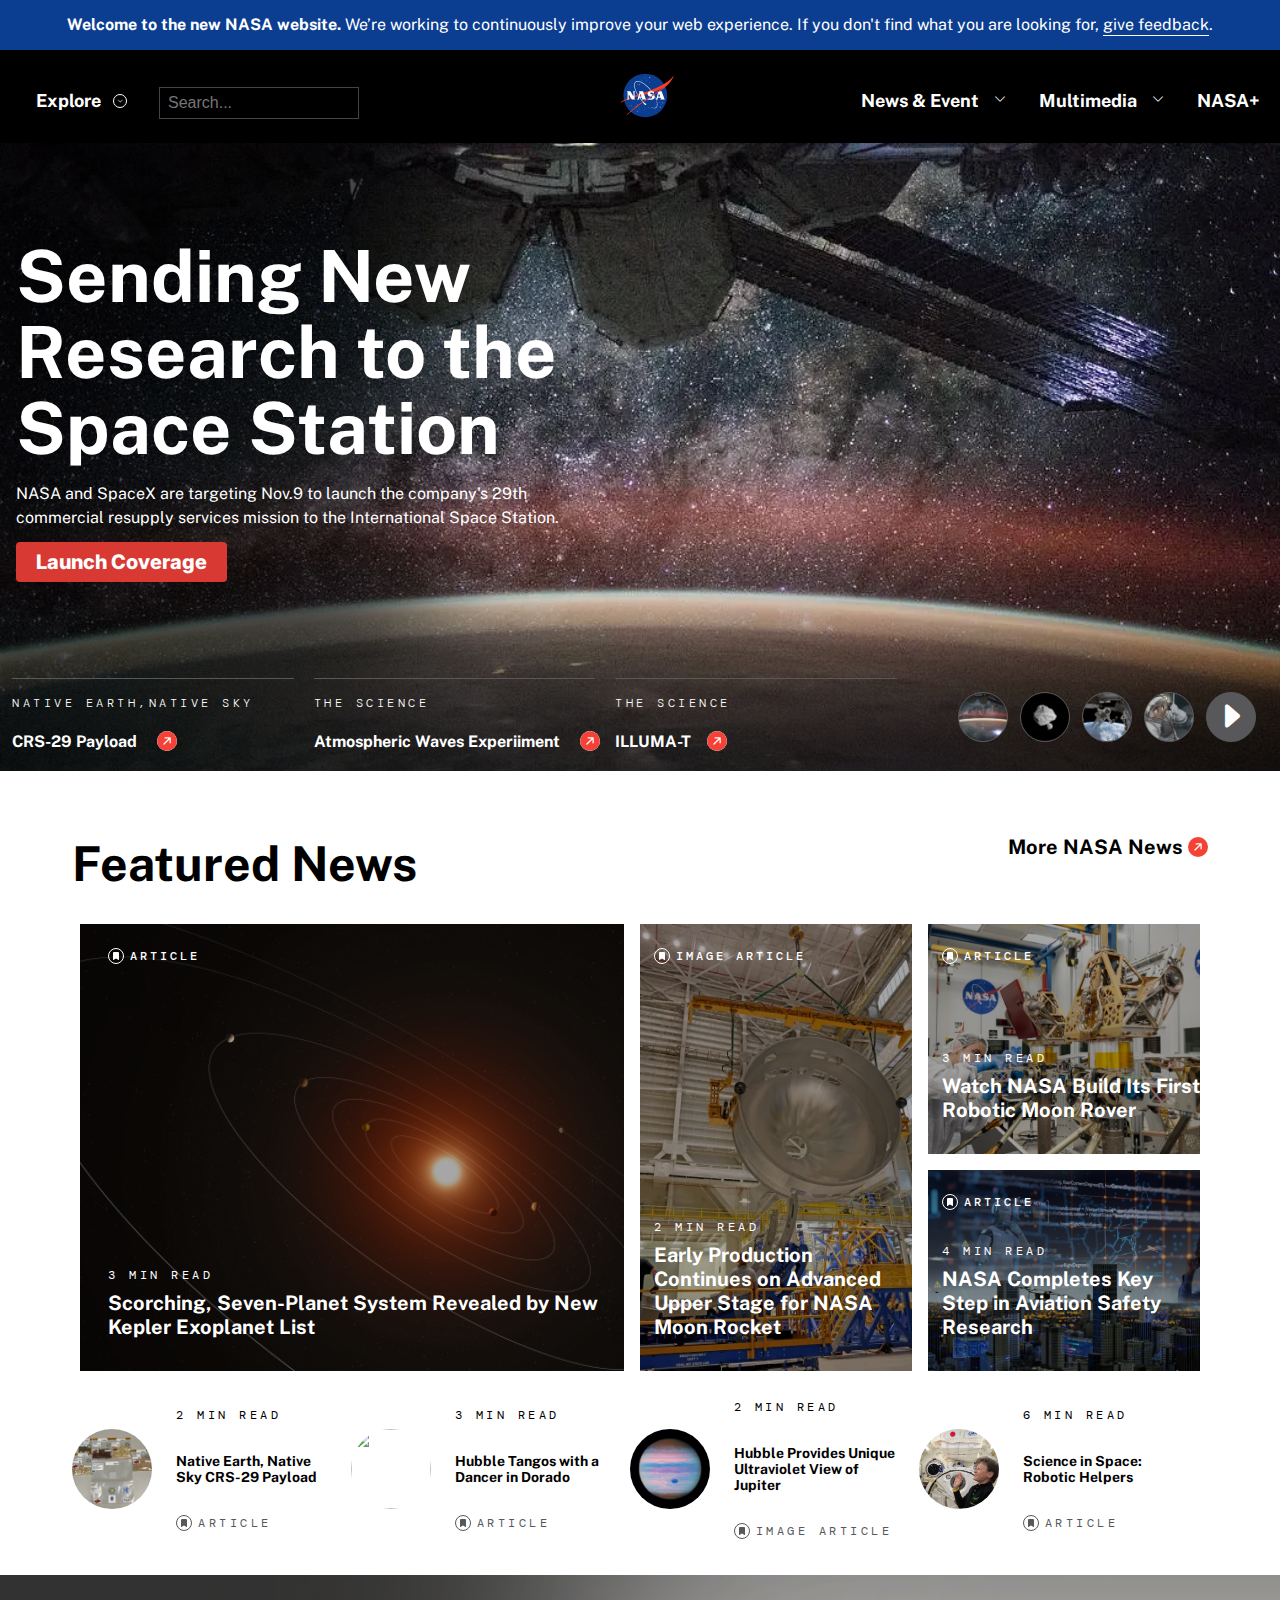
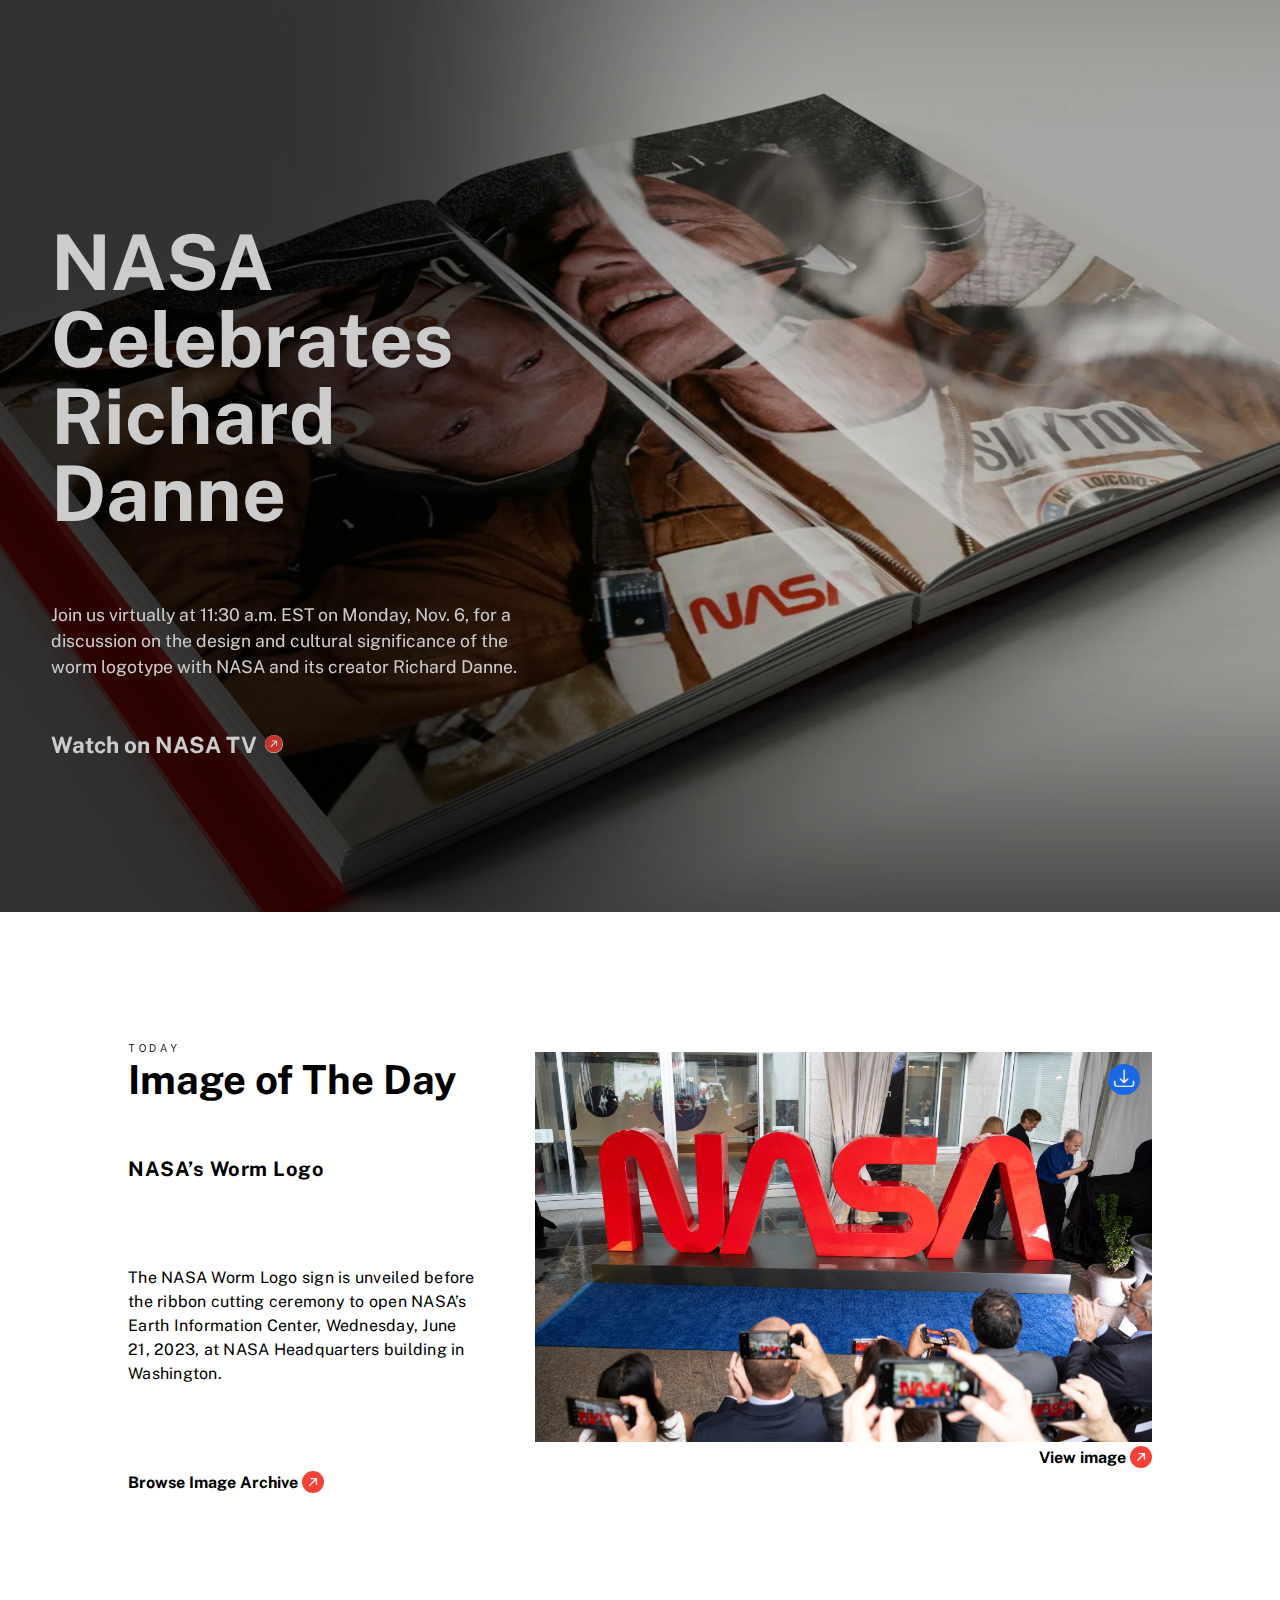
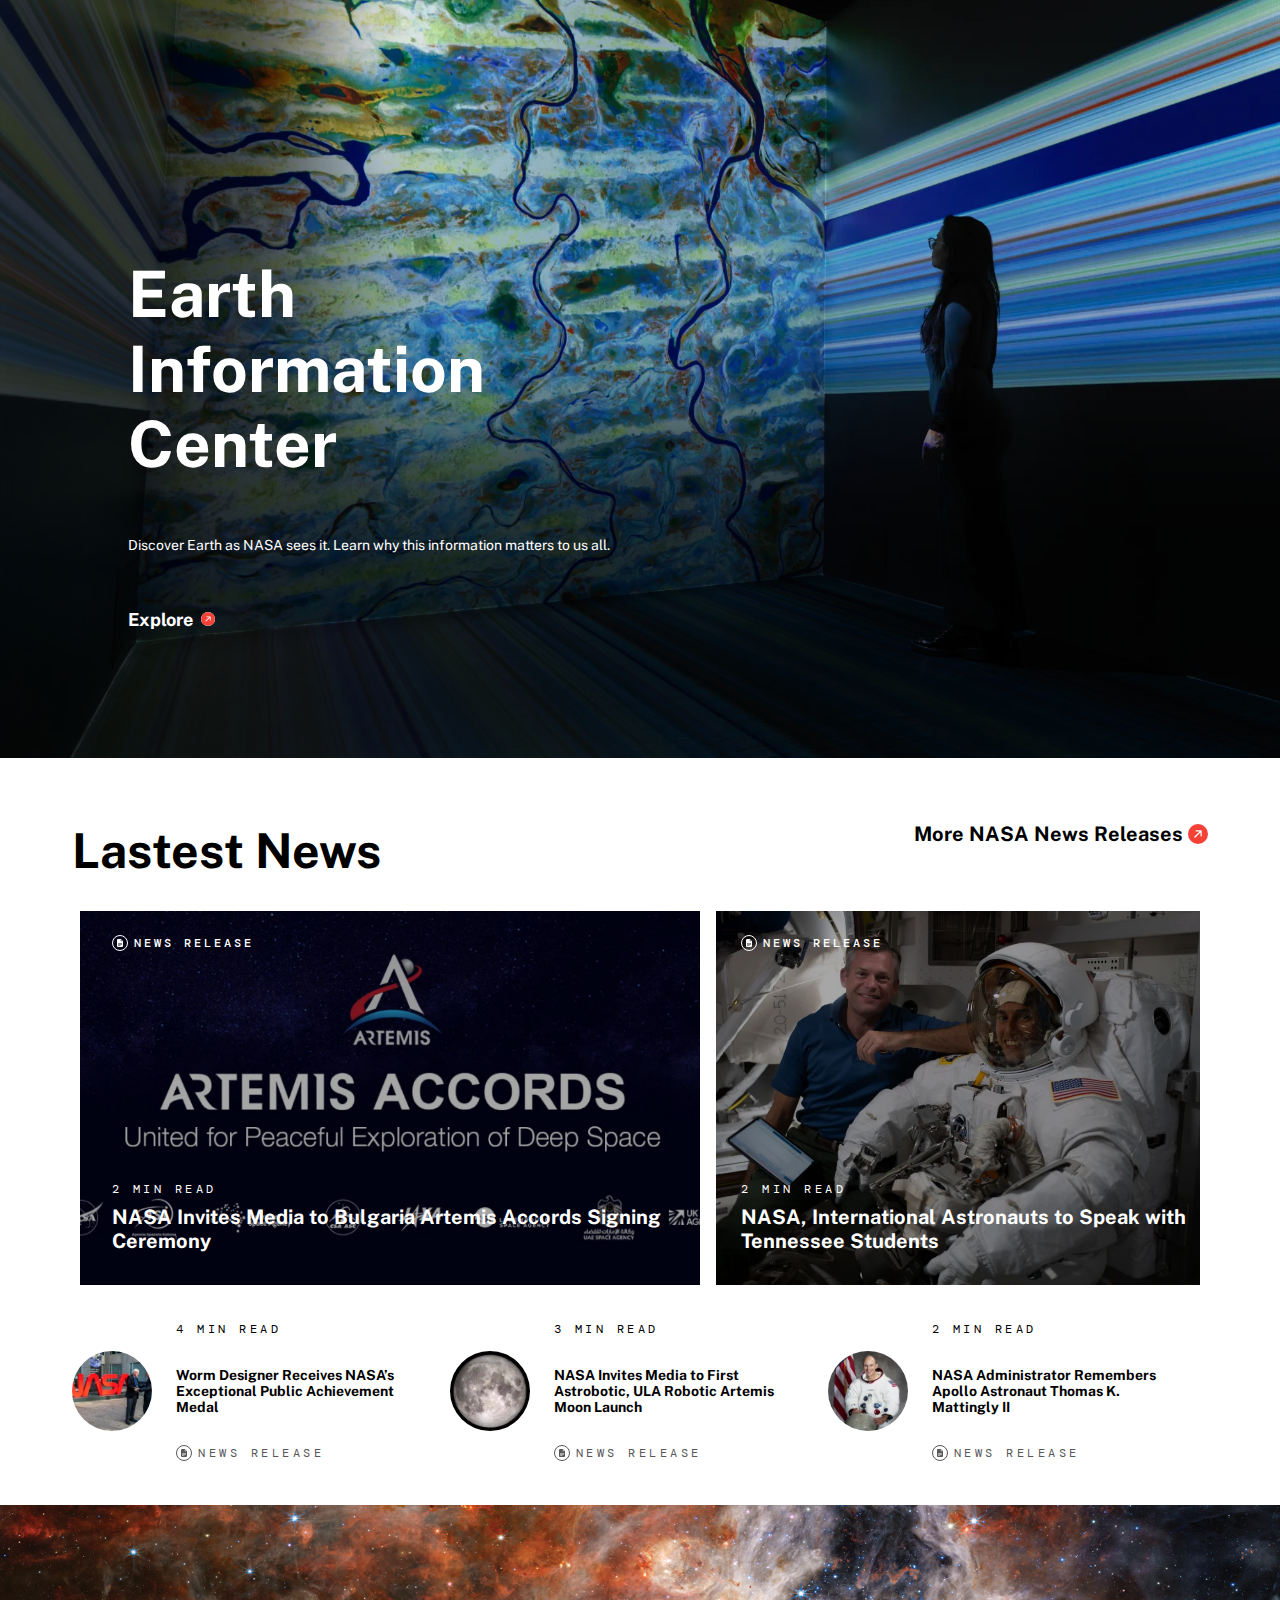
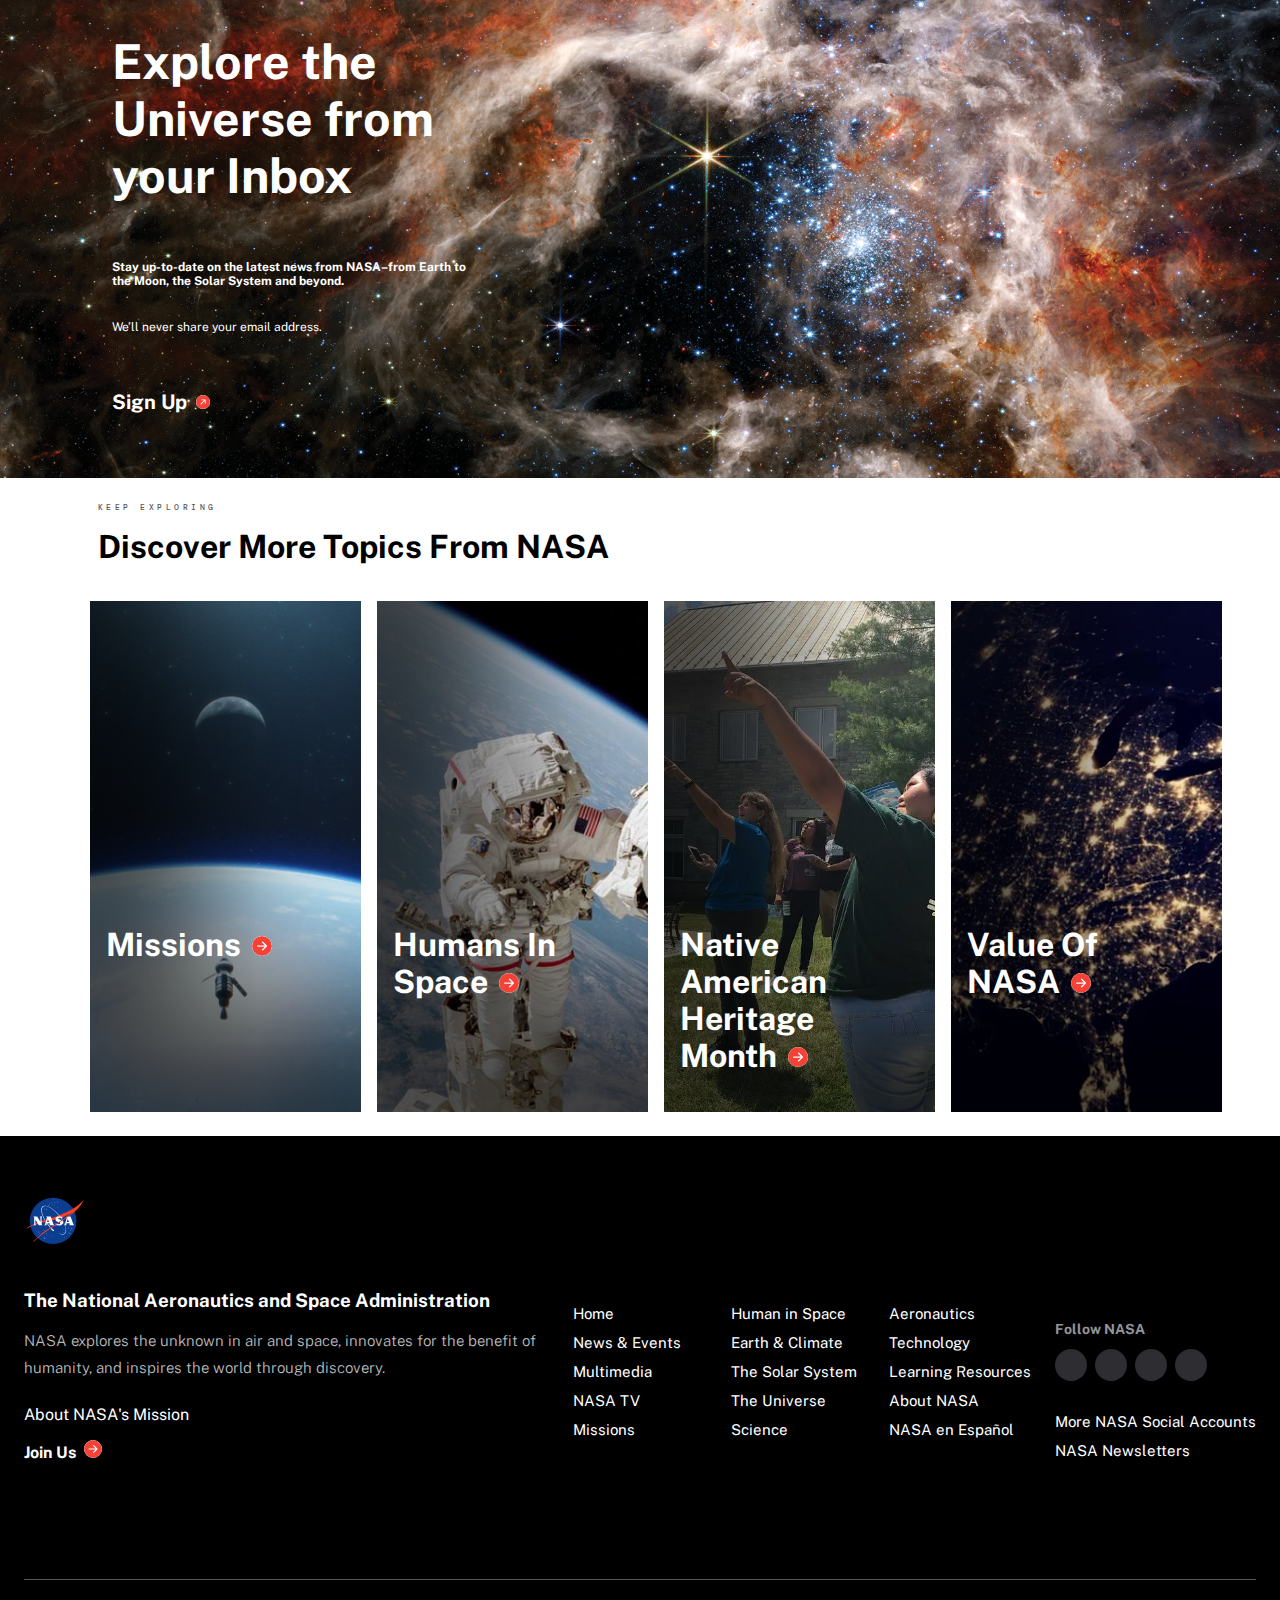
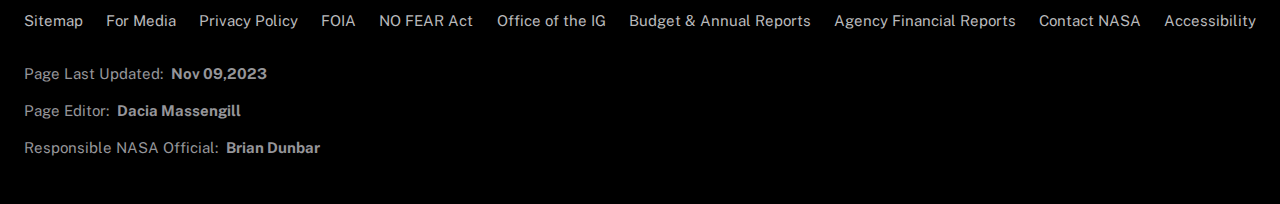
==== index.html @ 3f7d2e53 "Update index.html" ====
<!DOCTYPE html>
<html lang="en">
  <head>
    <meta charset="UTF-8" />
    <meta name="viewport" content="width=device-width, initial-scale=1.0" />
    <title>Nasa</title>
    <link rel="stylesheet" href="css/style.css" />
    <link rel="stylesheet" href="css/header.css" />
    <link rel="stylesheet" href="css/footer.css" />
    <link
      rel="stylesheet"
      href="https://cdnjs.cloudflare.com/ajax/libs/font-awesome/6.4.2/css/all.min.css"
      integrity="sha512-z3gLpd7yknf1YoNbCzqRKc4qyor8gaKU1qmn+CShxbuBusANI9QpRohGBreCFkKxLhei6S9CQXFEbbKuqLg0DA=="
      crossorigin="anonymous"
      referrerpolicy="no-referrer"
    />
    <link
      rel="stylesheet"
      href="https://cdn.jsdelivr.net/npm/bootstrap-icons@1.3.0/font/bootstrap-icons.css"
    />
  </head>
  <body>
    <div class="Banner">
      <div class="banner">
        <p class="margin-0">
          <strong>Welcome to the new NASA website.</strong> We’re working to
          continuously improve your web experience. If you don't find what you
          are looking for,
          <a
            href="https://touchpoints.app.cloud.gov/touchpoints/a1b765fc/submit"
            >give feedback</a
          >.
        </p>
      </div>
    </div>
    <header class="Bar">
      <div class="toggle-bar">
        <button onclick="barToggle()">
          <div class="menu-toggle">
            <div class="menu-toggle-top"></div>
            <div class="menu-toggle-middle"></div>
            <div class="menu-toggle-bottom"></div>
          </div>
        </button>
      </div>
      <div class="logo">
        <a href="https://www.nasa.gov"><img src="image/nasa-logo.svg" /></a>
      </div>
      <div class="search">
        <button onclick="togglePop()">
          <i class="fa-solid fa-magnifying-glass"></i>
        </button>
      </div>
    </header>
    <header class="Menu">
      <div class="menu">
        <div class="menu-left">
          <button class="Explore" onclick="barToggle()">
            <div class="explore">Explore</div>
            <div class="drop"><i class="bi bi-chevron-down"></i></div>
          </button>
          <input type="search" placeholder="Search..." />
        </div>

        <div class="logo">
          <a href="https://www.nasa.gov"><img src="image/nasa-logo.svg" /></a>
        </div>
        <div class="menu-right">
          <button class="Explore">
            <div class="explore">News & Event</div>
            <div class="drop"><i class="bi bi-chevron-down"></i></div>
          </button>
          <button class="Explore">
            <div class="explore">Multimedia</div>
            <div class="drop"><i class="bi bi-chevron-down"></i></div>
          </button>
          <button class="Explore">
            <div class="explore">Nasa+</div>
          </button>
        </div>
      </div>
    </header>
    <div class="menubar" id="menubar">
      <div class="linkpage">
        <ul>
          <li>
            <a href="#"
              ><div>Home</div>
              <div><i class="bi bi-chevron-right"></i></div
            ></a>
          </li>
          <li>
            <a href="#"
              ><div>Missions</div>
              <div><i class="bi bi-chevron-right"></i></div
            ></a>
          </li>
          <li>
            <a href="#"
              ><div>Humans in Space</div>
              <div><i class="bi bi-chevron-right"></i></div
            ></a>
          </li>
          <li>
            <a href="#"
              ><div>Earth & Climate</div>
              <div><i class="bi bi-chevron-right"></i></div
            ></a>
          </li>
          <li>
            <a href="#"
              ><div>The Solar System</div>
              <div><i class="bi bi-chevron-right"></i></div
            ></a>
          </li>
          <li>
            <a href="#"
              ><div>The Universe</div>
              <div><i class="bi bi-chevron-right"></i></div
            ></a>
          </li>
          <li>
            <a href="#"
              ><div>Science</div>
              <div><i class="bi bi-chevron-right"></i></div
            ></a>
          </li>
          <li>
            <a href="#"
              ><div>Aeronautics</div>
              <div><i class="bi bi-chevron-right"></i></div
            ></a>
          </li>
          <li>
            <a href="#"
              ><div>Technology</div>
              <div><i class="bi bi-chevron-right"></i></div
            ></a>
          </li>
          <li>
            <a href="#"
              ><div>Leaining Resources</div>
              <div><i class="bi bi-chevron-right"></i></div
            ></a>
          </li>
          <li>
            <a href="#"
              ><div>About NASA</div>
              <div><i class="bi bi-chevron-right"></i></div
            ></a>
          </li>
          <li>
            <a href="#"
              ><div>Español</div>
              <div><i class="bi bi-chevron-right"></i></div
            ></a>
          </li>
        </ul>
        <hr />
        <ul>
          <li>
            <a href="#"
              ><div>News & Events</div>
              <div><i class="bi bi-chevron-right"></i></div
            ></a>
          </li>
          <li>
            <a href="#"
              ><div>Multimedia</div>
              <div><i class="bi bi-chevron-right"></i></div
            ></a>
          </li>
          <li>
            <a href="#"><div>NASA+</div></a>
          </li>
        </ul>
      </div>
      <div class="featured">
        <h3>Featured</h3>
        <div class="groupblock">
          <a href="#"
            ><div class="block">
              <div class="pic">
                <img src="image/img-0662-1.webp" alt="Keeper" />
              </div>
              <div class="min">9 min read</div>
              <div class="headline">
                Rita Owens: Keeper of NASA’s Digital Knowledge
              </div>
              <span><i class="bi bi-bookmark-fill"></i> article</span
              ><span>3 days ago</span>
            </div></a
          >
          <a href="#"
            ><div class="block">
              <div class="pic">
                <img src="image/marscloud.webp" alt="Keeper" />
              </div>
              <div class="min">9 min read</div>
              <div class="headline">
                Rita Owens: Keeper of NASA’s Digital Knowledge
              </div>
              <span><i class="bi bi-bookmark-fill"></i>article</span
              ><span>3 days ago</span>
            </div></a
          >
          <a href="#"
            ><div class="block">
              <div class="pic">
                <img src="image/tundra.webp" alt="Keeper" />
              </div>
              <div class="min">9 min read</div>
              <div class="headline">
                Rita Owens: Keeper of NASA’s Digital Knowledge
              </div>
              <span><i class="bi bi-bookmark-fill"></i>article</span
              ><span>3 days ago</span>
            </div></a
          >
        </div>
      </div>
    </div>
    <div class="search-panel" id="bar">
      <div class="panel">
        <form class="formsearch">
          <i class="fa-solid fa-magnifying-glass"></i
          ><input placeholder="Search the universe" />
        </form>
        <button class="closepanel" onclick="togglePop()">
          <i class="fa-solid fa-x"></i>
        </button>
      </div>
      <div class="searchlist">
        <div class="searchcategory">
          <h2 class="suggest">Suggested Searches</h2>
          <ul class="category">
            <li>
              <a href="#"
                ><div>
                  <span class="magnify"
                    ><i class="fa-solid fa-magnifying-glass"></i></span
                  >Climate Change
                </div>
                <div class="arrow">
                  <i class="bi bi-arrow-right-circle-fill"></i></div
              ></a>
              <hr />
            </li>
            <li>
              <a href="#"
                ><div>
                  <span class="magnify"
                    ><i class="fa-solid fa-magnifying-glass"></i></span
                  >Artemis
                </div>
                <div class="arrow">
                  <i class="bi bi-arrow-right-circle-fill"></i></div
              ></a>
              <hr />
            </li>
            <li>
              <a href="#"
                ><div>
                  <span class="magnify"
                    ><i class="fa-solid fa-magnifying-glass"></i></span
                  >Expedition 64
                </div>
                <div class="arrow">
                  <i class="bi bi-arrow-right-circle-fill"></i></div
              ></a>
              <hr />
            </li>
            <li>
              <a href="#"
                ><div>
                  <span class="magnify"
                    ><i class="fa-solid fa-magnifying-glass"></i></span
                  >Mars perseverance
                </div>
                <div class="arrow">
                  <i class="bi bi-arrow-right-circle-fill"></i></div
              ></a>
              <hr />
            </li>
            <li>
              <a href="#"
                ><div>
                  <span class="magnify"
                    ><i class="fa-solid fa-magnifying-glass"></i></span
                  >SpaceX Crew-2
                </div>
                <div class="arrow">
                  <i class="bi bi-arrow-right-circle-fill"></i></div
              ></a>
              <hr />
            </li>
            <li>
              <a href="#"
                ><div>
                  <span class="magnify"
                    ><i class="fa-solid fa-magnifying-glass"></i></span
                  >International Space Station
                </div>
                <div class="arrow">
                  <i class="bi bi-arrow-right-circle-fill"></i></div
              ></a>
              <hr />
            </li>
            <li>
              <a href="#"
                ><div>View All Topics A-Z</div>
                <div class="arrow">
                  <i class="bi bi-arrow-right-circle-fill"></i></div
              ></a>
              <hr />
            </li>
          </ul>
        </div>
      </div>
    </div>
    <main class="top4">
      <div class="grouptop4">
        <div class="channel">
          <button><img src="image/ministation.webp" alt="station" /></button>
          <button><img src="image/meteorite.webp" alt="meteorite" /></button>
          <button><img src="image/astronaut.webp" alt="astronaut" /></button>
          <button><img src="image/toon.webp" alt="women astronaut" /></button>
          <button><i class="bi bi-caret-right-fill"></i></button>
        </div>
        <div class="infonews">
          <h2 class="topic">Sending New Research to the Space Station</h2>
          <p class="content">
            NASA and SpaceX are targeting Nov.9 to launch the company's 29th
            commercial resupply services mission to the International Space
            Station.
          </p>
          <button class="readnews">Launch Coverage</button>
        </div>
      </div>
      <div class="othernews">
        <div class="news">
          <div class="cate-gory">native earth,native sky</div>
          <a href="" class="namenews"
            >CRS-29 Payload
            <span
              ><svg
                xmlns="http://www.w3.org/2000/svg"
                width="20"
                height="20"
                fill="currentColor"
                class="bi bi-arrow-up-right-circle-fill"
                viewBox="0 0 16 16"
              >
                <path
                  d="M0 8a8 8 0 1 0 16 0A8 8 0 0 0 0 8zm5.904 2.803a.5.5 0 1 1-.707-.707L9.293 6H6.525a.5.5 0 1 1 0-1H10.5a.5.5 0 0 1 .5.5v3.975a.5.5 0 0 1-1 0V6.707l-4.096 4.096z"
                /></svg></span
          ></a>
        </div>
        <div class="news">
          <div class="cate-gory">the science</div>
          <a href="#" class="namenews"
            >Atmospheric Waves Experiiment
            <span
              ><svg
                xmlns="http://www.w3.org/2000/svg"
                width="20"
                height="20"
                fill="currentColor"
                class="bi bi-arrow-up-right-circle-fill"
                viewBox="0 0 16 16"
              >
                <path
                  d="M0 8a8 8 0 1 0 16 0A8 8 0 0 0 0 8zm5.904 2.803a.5.5 0 1 1-.707-.707L9.293 6H6.525a.5.5 0 1 1 0-1H10.5a.5.5 0 0 1 .5.5v3.975a.5.5 0 0 1-1 0V6.707l-4.096 4.096z"
                /></svg></span
          ></a>
        </div>
        <div class="news">
          <div class="cate-gory">the science</div>
          <a href="#" class="namenews"
            >ILLUMA-T<span
              ><svg
                xmlns="http://www.w3.org/2000/svg"
                width="20"
                height="20"
                fill="currentColor"
                class="bi bi-arrow-up-right-circle-fill"
                viewBox="0 0 16 16"
              >
                <path
                  d="M0 8a8 8 0 1 0 16 0A8 8 0 0 0 0 8zm5.904 2.803a.5.5 0 1 1-.707-.707L9.293 6H6.525a.5.5 0 1 1 0-1H10.5a.5.5 0 0 1 .5.5v3.975a.5.5 0 0 1-1 0V6.707l-4.096 4.096z"
                /></svg></span
          ></a>
        </div>
      </div>
    </main>
    <main class="feat-news">
      <div class="feathead">
        <h2>Featured News</h2>
        <a href="#"
          >More NASA News
          <span
            ><svg
              xmlns="http://www.w3.org/2000/svg"
              width="20"
              height="20"
              fill="currentColor"
              class="bi bi-arrow-up-right-circle-fill"
              viewBox="0 0 16 16"
            >
              <path
                d="M0 8a8 8 0 1 0 16 0A8 8 0 0 0 0 8zm5.904 2.803a.5.5 0 1 1-.707-.707L9.293 6H6.525a.5.5 0 1 1 0-1H10.5a.5.5 0 0 1 .5.5v3.975a.5.5 0 0 1-1 0V6.707l-4.096 4.096z"
              /></svg></span
        ></a>
      </div>
      <div class="groupblogs">
        <a href="#" class="blog-1 item-1">
          <div class="content">
            <div class="content-start">
              <div class="icon"><svg xmlns="http://www.w3.org/2000/svg" width="16" height="16" fill="currentColor" class="bi bi-bookmark-fill" viewBox="0 0 16 16">
                <path d="M2 2v13.5a.5.5 0 0 0 .74.439L8 13.069l5.26 2.87A.5.5 0 0 0 14 15.5V2a2 2 0 0 0-2-2H4a2 2 0 0 0-2 2z"/>
              </svg></div>Article
            </div>
            <div class="content-end">
              <div class="min">3 min read</div>
              <p class="namecontent">
                Scorching, Seven-Planet System Revealed by New Kepler Exoplanet
                List
              </p>
            </div>
          </div>
          <img src="image/featured-news/kepler.webp" alt="" />
        </a>
        <a href="#" class="blog-1 item-2">
          <div class="content">
            <div class="content-start">
              <div class="icon"><svg xmlns="http://www.w3.org/2000/svg" width="16" height="16" fill="currentColor" class="bi bi-bookmark-fill" viewBox="0 0 16 16">
                <path d="M2 2v13.5a.5.5 0 0 0 .74.439L8 13.069l5.26 2.87A.5.5 0 0 0 14 15.5V2a2 2 0 0 0-2-2H4a2 2 0 0 0-2 2z"/>
              </svg></div>image Article
            </div>
            <div class="content-end">
              <div class="min">2 min read</div>
              <p class="namecontent">
                Early Production Continues on Advanced Upper Stage for NASA Moon
                Rocket
              </p>
            </div>
          </div>
          <img src="image/featured-news/production.webp" alt="" />
        </a>
        <a href="#" class="blog-1 item-3">
          <div class="content">
            <div class="content-start">
              <div class="icon"><svg xmlns="http://www.w3.org/2000/svg" width="16" height="16" fill="currentColor" class="bi bi-bookmark-fill" viewBox="0 0 16 16">
                <path d="M2 2v13.5a.5.5 0 0 0 .74.439L8 13.069l5.26 2.87A.5.5 0 0 0 14 15.5V2a2 2 0 0 0-2-2H4a2 2 0 0 0-2 2z"/>
              </svg></div>Article
            </div>
            <div class="content-end">
              <div class="min">3 min read</div>
              <p class="namecontent">
                Watch NASA Build Its First Robotic Moon Rover
              </p>
            </div>
          </div>
          <img src="image/featured-news/robotic.webp" alt="" />
        </a>
        <a href="#" class="blog-1 item-4">
          <div class="content">
            <div class="content-start">
              <div class="icon"><svg xmlns="http://www.w3.org/2000/svg" width="16" height="16" fill="currentColor" class="bi bi-bookmark-fill" viewBox="0 0 16 16">
                <path d="M2 2v13.5a.5.5 0 0 0 .74.439L8 13.069l5.26 2.87A.5.5 0 0 0 14 15.5V2a2 2 0 0 0-2-2H4a2 2 0 0 0-2 2z"/>
              </svg></div>Article
            </div>
            <div class="content-end">
              <div class="min">4 min read</div>
              <p class="namecontent">
                NASA Completes Key Step in Aviation Safety Research
              </p>
            </div>
          </div>
          <img src="image/featured-news/safety.webp" alt="" />
        </a>
      </div>
      <div class="otherblog">
        <div class="otherblog-1">
          <a href="#" class="blog-2">
            <img src="image/featured-news/crs29.webp" alt="" />
            <div class="content">
              <div class="min">2 min read</div>
              <div class="name-content">
                Native Earth, Native Sky CRS-29 Payload
              </div>
              <div class="article-type">
                <div class="icon"><svg xmlns="http://www.w3.org/2000/svg" width="16" height="16" fill="currentColor" class="bi bi-bookmark-fill" viewBox="0 0 16 16">
                  <path d="M2 2v13.5a.5.5 0 0 0 .74.439L8 13.069l5.26 2.87A.5.5 0 0 0 14 15.5V2a2 2 0 0 0-2-2H4a2 2 0 0 0-2 2z"/>
                </svg></div>
                <div>ARTICLE</div>
              </div>
            </div>
          </a>
          <a href="#" class="blog-2">
            <img src="image/featured-news/dorado.jpg" alt="" />
            <div class="content">
              <div class="min">3 min read</div>
              <div class="name-content">
                Hubble Tangos with a Dancer in Dorado
              </div>
              <div class="article-type">
                <div class="icon"><svg xmlns="http://www.w3.org/2000/svg" width="16" height="16" fill="currentColor" class="bi bi-bookmark-fill" viewBox="0 0 16 16">
                  <path d="M2 2v13.5a.5.5 0 0 0 .74.439L8 13.069l5.26 2.87A.5.5 0 0 0 14 15.5V2a2 2 0 0 0-2-2H4a2 2 0 0 0-2 2z"/>
                </svg></div>
                <div>ARTICLE</div>
              </div>
            </div>
          </a>
        </div>
        <div class="otherblog-2">
          <a href="#" class="blog-2">
            <img src="image/featured-news/jupiter.webp" alt="" />
            <div class="content">
              <div class="min">2 min read</div>
              <div class="name-content">
                Hubble Provides Unique Ultraviolet View of Jupiter
              </div>
              <div class="article-type">
                <div class="icon"><svg xmlns="http://www.w3.org/2000/svg" width="16" height="16" fill="currentColor" class="bi bi-bookmark-fill" viewBox="0 0 16 16">
                  <path d="M2 2v13.5a.5.5 0 0 0 .74.439L8 13.069l5.26 2.87A.5.5 0 0 0 14 15.5V2a2 2 0 0 0-2-2H4a2 2 0 0 0-2 2z"/>
                </svg></div>
                <div>IMAGE ARTICLE</div>
              </div>
            </div>
          </a>
          <a href="#" class="blog-2">
            <img src="image/featured-news/helpers.jpg" alt="" />
            <div class="content">
              <div class="min">6 min read</div>
              <div class="name-content">Science in Space: Robotic Helpers</div>
              <div class="article-type">
                <div class="icon"><svg xmlns="http://www.w3.org/2000/svg" width="16" height="16" fill="currentColor" class="bi bi-bookmark-fill" viewBox="0 0 16 16">
                  <path d="M2 2v13.5a.5.5 0 0 0 .74.439L8 13.069l5.26 2.87A.5.5 0 0 0 14 15.5V2a2 2 0 0 0-2-2H4a2 2 0 0 0-2 2z"/>
                </svg></div>
                <div>ARTICLE</div>
              </div>
            </div>
          </a>
        </div>
      </div>
    </main>
    <main class="feat-story">
      <div class="content">
        <h2>NASA Celebrates Richard Danne</h2>
        <p>
          Join us virtually at 11:30 a.m. EST on Monday, Nov. 6, for a
          discussion on the design and cultural significance of the worm
          logotype with NASA and its creator Richard Danne.
        </p>
        <div class="linktoblog">
          <a href="#"
            >Watch on NASA TV
            <svg
              xmlns="http://www.w3.org/2000/svg"
              width="22"
              height="22"
              fill="currentColor"
              class="bi bi-arrow-up-right-circle-fill"
              viewBox="0 0 16 16"
            >
              <path
                d="M0 8a8 8 0 1 0 16 0A8 8 0 0 0 0 8zm5.904 2.803a.5.5 0 1 1-.707-.707L9.293 6H6.525a.5.5 0 1 1 0-1H10.5a.5.5 0 0 1 .5.5v3.975a.5.5 0 0 1-1 0V6.707l-4.096 4.096z"
              /></svg></a>
        </div>
      </div>
    </main>
    <main class="img-of-day">
      <div class="heading">
        <h3>today</h3>
        <h2>Image of The Day</h2>
      </div>
      <figure>
        <a href = "image/image-of-day/worm.jpg" download><button class="download">
          <i class="bi bi-download"></i></button></a>
          <img src="image/image-of-day/worm.jpg" alt="" /><a href="#">
            View image
          <span
            ><svg
              xmlns="http://www.w3.org/2000/svg"
              width="22"
              height="22"
              fill="currentColor"
              class="bi bi-arrow-up-right-circle-fill"
              viewBox="0 0 16 16"
            >
              <path
                d="M0 8a8 8 0 1 0 16 0A8 8 0 0 0 0 8zm5.904 2.803a.5.5 0 1 1-.707-.707L9.293 6H6.525a.5.5 0 1 1 0-1H10.5a.5.5 0 0 1 .5.5v3.975a.5.5 0 0 1-1 0V6.707l-4.096 4.096z"
              /></svg></span
        ></a>
      </figure>
      <div class="content">
        <p>NASA’s Worm Logo</p>
        <p>
          The NASA Worm Logo sign is unveiled before the ribbon cutting ceremony
          to open NASA’s Earth Information Center, Wednesday, June 21, 2023, at
          NASA Headquarters building in Washington.
        </p>
        <a href="#"
          >Browse Image Archive
          <span
            ><svg
              xmlns="http://www.w3.org/2000/svg"
              width="22"
              height="22"
              fill="currentColor"
              class="bi bi-arrow-up-right-circle-fill"
              viewBox="0 0 16 16"
            >
              <path
                d="M0 8a8 8 0 1 0 16 0A8 8 0 0 0 0 8zm5.904 2.803a.5.5 0 1 1-.707-.707L9.293 6H6.525a.5.5 0 1 1 0-1H10.5a.5.5 0 0 1 .5.5v3.975a.5.5 0 0 1-1 0V6.707l-4.096 4.096z"
              /></svg></span
        ></a>
      </div>
    </main>
    <main class="earth">
      <div class="content">
        <h2>Earth Information Center</h2>
        <p>
          Discover Earth as NASA sees it. Learn why this information matters to
          us all.
        </p>
        <a href="#"
          >Explore
          <span
            ><svg
              xmlns="http://www.w3.org/2000/svg"
              width="22"
              height="22"
              fill="currentColor"
              class="bi bi-arrow-up-right-circle-fill"
              viewBox="0 0 16 16"
            >
              <path
                d="M0 8a8 8 0 1 0 16 0A8 8 0 0 0 0 8zm5.904 2.803a.5.5 0 1 1-.707-.707L9.293 6H6.525a.5.5 0 1 1 0-1H10.5a.5.5 0 0 1 .5.5v3.975a.5.5 0 0 1-1 0V6.707l-4.096 4.096z"
              /></svg></span
        ></a>
      </div>
    </main>
    <main class="feat-news lastest">
      <div class="feathead">
        <h2>Lastest News</h2>
        <a href="#"
          >More NASA News Releases
          <span
            ><svg
              xmlns="http://www.w3.org/2000/svg"
              width="20"
              height="20"
              fill="currentColor"
              class="bi bi-arrow-up-right-circle-fill"
              viewBox="0 0 16 16"
            >
              <path
                d="M0 8a8 8 0 1 0 16 0A8 8 0 0 0 0 8zm5.904 2.803a.5.5 0 1 1-.707-.707L9.293 6H6.525a.5.5 0 1 1 0-1H10.5a.5.5 0 0 1 .5.5v3.975a.5.5 0 0 1-1 0V6.707l-4.096 4.096z"
              /></svg></span
        ></a>
      </div>
      <div class="groupblogs">
        <a href="#" class="blog-1 item-1">
          <div class="content">
            <div class="content-start">
              <div class="icon"><svg xmlns="http://www.w3.org/2000/svg" width="16" height="16" fill="currentColor" class="bi bi-file-earmark-text-fill" viewBox="0 0 16 16">
                <path d="M9.293 0H4a2 2 0 0 0-2 2v12a2 2 0 0 0 2 2h8a2 2 0 0 0 2-2V4.707A1 1 0 0 0 13.707 4L10 .293A1 1 0 0 0 9.293 0zM9.5 3.5v-2l3 3h-2a1 1 0 0 1-1-1zM4.5 9a.5.5 0 0 1 0-1h7a.5.5 0 0 1 0 1h-7zM4 10.5a.5.5 0 0 1 .5-.5h7a.5.5 0 0 1 0 1h-7a.5.5 0 0 1-.5-.5zm.5 2.5a.5.5 0 0 1 0-1h4a.5.5 0 0 1 0 1h-4z"/>
              </svg></div>news release
            </div>
            <div class="content-end">
              <div class="min">2 min read</div>
              <p class="namecontent">
                NASA Invites Media to Bulgaria Artemis Accords Signing Ceremony
              </p>
            </div>
          </div>
          <img src="image/lastest-news/artemis.webp" alt="" />
        </a>
        <a href="#" class="blog-1 item-2">
          <div class="content">
            <div class="content-start">
              <div class="icon"><svg xmlns="http://www.w3.org/2000/svg" width="16" height="16" fill="currentColor" class="bi bi-file-earmark-text-fill" viewBox="0 0 16 16">
                <path d="M9.293 0H4a2 2 0 0 0-2 2v12a2 2 0 0 0 2 2h8a2 2 0 0 0 2-2V4.707A1 1 0 0 0 13.707 4L10 .293A1 1 0 0 0 9.293 0zM9.5 3.5v-2l3 3h-2a1 1 0 0 1-1-1zM4.5 9a.5.5 0 0 1 0-1h7a.5.5 0 0 1 0 1h-7zM4 10.5a.5.5 0 0 1 .5-.5h7a.5.5 0 0 1 0 1h-7a.5.5 0 0 1-.5-.5zm.5 2.5a.5.5 0 0 1 0-1h4a.5.5 0 0 1 0 1h-4z"/>
              </svg></div>news release
            </div>
            <div class="content-end">
              <div class="min">2 min read</div>
              <p class="namecontent">
                NASA, International Astronauts to Speak with Tennessee Students
              </p>
            </div>
          </div>
          <img src="image/lastest-news/astronaut.webp" alt="" />
        </a>
      </div>
      <div class="otherblog">
        <div class="otherblog-1">
          <a href="#" class="blog-2">
            <img src="image/lastest-news/worm.webp" alt="" />
            <div class="content">
              <div class="min">4 min read</div>
              <div class="name-content">
                Worm Designer Receives NASA’s Exceptional Public Achievement
                Medal
              </div>
              <div class="article-type">
                <div class="icon"><svg xmlns="http://www.w3.org/2000/svg" width="16" height="16" fill="currentColor" class="bi bi-file-earmark-text-fill" viewBox="0 0 16 16">
                  <path d="M9.293 0H4a2 2 0 0 0-2 2v12a2 2 0 0 0 2 2h8a2 2 0 0 0 2-2V4.707A1 1 0 0 0 13.707 4L10 .293A1 1 0 0 0 9.293 0zM9.5 3.5v-2l3 3h-2a1 1 0 0 1-1-1zM4.5 9a.5.5 0 0 1 0-1h7a.5.5 0 0 1 0 1h-7zM4 10.5a.5.5 0 0 1 .5-.5h7a.5.5 0 0 1 0 1h-7a.5.5 0 0 1-.5-.5zm.5 2.5a.5.5 0 0 1 0-1h4a.5.5 0 0 1 0 1h-4z"/>
                </svg></div>
                <div>NEWS RELEASE</div>
              </div>
            </div>
          </a>
          <a href="#" class="blog-2">
            <img src="image/lastest-news/moon.webp" alt="" />
            <div class="content">
              <div class="min">3 min read</div>
              <div class="name-content">
                NASA Invites Media to First Astrobotic, ULA Robotic Artemis Moon
                Launch
              </div>
              <div class="article-type">
                <div class="icon"><svg xmlns="http://www.w3.org/2000/svg" width="16" height="16" fill="currentColor" class="bi bi-file-earmark-text-fill" viewBox="0 0 16 16">
                  <path d="M9.293 0H4a2 2 0 0 0-2 2v12a2 2 0 0 0 2 2h8a2 2 0 0 0 2-2V4.707A1 1 0 0 0 13.707 4L10 .293A1 1 0 0 0 9.293 0zM9.5 3.5v-2l3 3h-2a1 1 0 0 1-1-1zM4.5 9a.5.5 0 0 1 0-1h7a.5.5 0 0 1 0 1h-7zM4 10.5a.5.5 0 0 1 .5-.5h7a.5.5 0 0 1 0 1h-7a.5.5 0 0 1-.5-.5zm.5 2.5a.5.5 0 0 1 0-1h4a.5.5 0 0 1 0 1h-4z"/>
                </svg></div>
                <div>NEWS RELEASE</div>
              </div>
            </div>
          </a>
        </div>
        <div class="otherblog-2">
          <a href="#" class="blog-2">
            <img src="image/lastest-news/apollo.webp" alt="" />
            <div class="content">
              <div class="min">2 min read</div>
              <div class="name-content">
                NASA Administrator Remembers Apollo Astronaut Thomas K.
                Mattingly II
              </div>
              <div class="article-type">
                <div class="icon"><svg xmlns="http://www.w3.org/2000/svg" width="16" height="16" fill="currentColor" class="bi bi-file-earmark-text-fill" viewBox="0 0 16 16">
                  <path d="M9.293 0H4a2 2 0 0 0-2 2v12a2 2 0 0 0 2 2h8a2 2 0 0 0 2-2V4.707A1 1 0 0 0 13.707 4L10 .293A1 1 0 0 0 9.293 0zM9.5 3.5v-2l3 3h-2a1 1 0 0 1-1-1zM4.5 9a.5.5 0 0 1 0-1h7a.5.5 0 0 1 0 1h-7zM4 10.5a.5.5 0 0 1 .5-.5h7a.5.5 0 0 1 0 1h-7a.5.5 0 0 1-.5-.5zm.5 2.5a.5.5 0 0 1 0-1h4a.5.5 0 0 1 0 1h-4z"/>
                </svg></div>
                <div>NEWS RELEASE</div>
              </div>
            </div>
          </a>
        </div>
      </div>
    </main>
    <main class="inbox">
      <div class="content">
        <h2>Explore the Universe from your Inbox</h2>
        <p>
          Stay up-to-date on the latest news from NASA–from Earth to the Moon,
          the Solar System and beyond.
        </p>
        <p>We’ll never share your email address.</p>
        <a href="#"
          >Sign Up
          <span
            ><svg
              xmlns="http://www.w3.org/2000/svg"
              width="22"
              height="22"
              fill="currentColor"
              class="bi bi-arrow-up-right-circle-fill"
              viewBox="0 0 16 16"
            >
              <path
                d="M0 8a8 8 0 1 0 16 0A8 8 0 0 0 0 8zm5.904 2.803a.5.5 0 1 1-.707-.707L9.293 6H6.525a.5.5 0 1 1 0-1H10.5a.5.5 0 0 1 .5.5v3.975a.5.5 0 0 1-1 0V6.707l-4.096 4.096z"
              /></svg></span
        ></a>
      </div>
    </main>
    <main class="more-topic">
      <div class="heading">
        <div class="label">keep exploring</div>
        <h2>Discover More Topics From NASA</h2>
      </div>
      <div class="more-blog">
        <a href="#" class="blog b-1"
          ><div class="topic">
            Missions
            <span
              ><svg
                xmlns="http://www.w3.org/2000/svg"
                width="16"
                height="16"
                fill="currentColor"
                class="bi bi-arrow-right-circle-fill"
                viewBox="0 0 16 16"
              >
                <path
                  d="M8 0a8 8 0 1 1 0 16A8 8 0 0 1 8 0zM4.5 7.5a.5.5 0 0 0 0 1h5.793l-2.147 2.146a.5.5 0 0 0 .708.708l3-3a.5.5 0 0 0 0-.708l-3-3a.5.5 0 1 0-.708.708L10.293 7.5H4.5z"
                /></svg></span></div
        ></a>
        <a href="#" class="blog b-2"
          ><div class="topic">
            Humans In Space
            <span
              ><svg
                xmlns="http://www.w3.org/2000/svg"
                width="16"
                height="16"
                fill="currentColor"
                class="bi bi-arrow-right-circle-fill"
                viewBox="0 0 16 16"
              >
                <path
                  d="M8 0a8 8 0 1 1 0 16A8 8 0 0 1 8 0zM4.5 7.5a.5.5 0 0 0 0 1h5.793l-2.147 2.146a.5.5 0 0 0 .708.708l3-3a.5.5 0 0 0 0-.708l-3-3a.5.5 0 1 0-.708.708L10.293 7.5H4.5z"
                /></svg></span></div
        ></a>
        <a href="#" class="blog b-3"
          ><div class="topic">
            Native American Heritage Month
            <span
              ><svg
                xmlns="http://www.w3.org/2000/svg"
                width="16"
                height="16"
                fill="currentColor"
                class="bi bi-arrow-right-circle-fill"
                viewBox="0 0 16 16"
              >
                <path
                  d="M8 0a8 8 0 1 1 0 16A8 8 0 0 1 8 0zM4.5 7.5a.5.5 0 0 0 0 1h5.793l-2.147 2.146a.5.5 0 0 0 .708.708l3-3a.5.5 0 0 0 0-.708l-3-3a.5.5 0 1 0-.708.708L10.293 7.5H4.5z"
                /></svg></span></div
        ></a>
        <a href="#" class="blog b-4"
          ><div class="topic">
            Value Of NASA
            <span
              ><svg
                xmlns="http://www.w3.org/2000/svg"
                width="16"
                height="16"
                fill="currentColor"
                class="bi bi-arrow-right-circle-fill"
                viewBox="0 0 16 16"
              >
                <path
                  d="M8 0a8 8 0 1 1 0 16A8 8 0 0 1 8 0zM4.5 7.5a.5.5 0 0 0 0 1h5.793l-2.147 2.146a.5.5 0 0 0 .708.708l3-3a.5.5 0 0 0 0-.708l-3-3a.5.5 0 1 0-.708.708L10.293 7.5H4.5z"
                /></svg></span></div
        ></a>
      </div>
    </main>
    <footer>
      <div class="logo"><img src="image/nasa-logo.svg" alt="" /></div>
      <div class="content">
      <div class="detail">
        <h3>The National Aeronautics and Space Administration</h3>
        <p>
          NASA explores the unknown in air and space, innovates for the benefit
          of humanity, and inspires the world through discovery.
        </p>
        <div class="about"><a href="#">About NASA's Mission</a></div>
        <a href="#"
          >Join Us
          <span
            ><svg
              xmlns="http://www.w3.org/2000/svg"
              width="16"
              height="16"
              fill="currentColor"
              class="bi bi-arrow-right-circle-fill"
              viewBox="0 0 16 16"
            >
              <path
                d="M8 0a8 8 0 1 1 0 16A8 8 0 0 1 8 0zM4.5 7.5a.5.5 0 0 0 0 1h5.793l-2.147 2.146a.5.5 0 0 0 .708.708l3-3a.5.5 0 0 0 0-.708l-3-3a.5.5 0 1 0-.708.708L10.293 7.5H4.5z"
              /></svg></span
        ></a>
      </div>
      <ul class="footermenu first">
        <li><a href="#">Home</a></li>
        <li><a href="#">News & Events</a></li>
        <li><a href="#">Multimedia</a></li>
        <li><a href="#">NASA TV</a></li>
        <li><a href="#">Missions</a></li>
        <li><a href="#">Human in Space</a></li>
        <li><a href="#">Earth & Climate</a></li>
        <li><a href="#">The Solar System</a></li>
        <li><a href="#">The Universe</a></li>
        <li><a href="#">Science</a></li>
        <li><a href="#">Aeronautics</a></li>
        <li><a href="#">Technology</a></li>
        <li><a href="#">Learning Resources</a></li>
        <li><a href="#">About NASA</a></li>
        <li><a href="#">NASA en Español</a></li>
      </ul>
      <div class="contact">
        <h3>Follow NASA</h3>
        <ul class="contact-icon">
          <li><a href="#"><i class="fa-brands fa-facebook-f"></i></a></li>
          <li><a href="#"><i class="fa-brands fa-instagram"></i></a></li>
          <li><a href="#"><i class="fa-brands fa-x-twitter"></i></a></li>
          <li><a href="#"><i class="fa-brands fa-youtube"></i></a></li>
        </ul>
        <div class="more"><a href="#">More NASA Social Accounts</a></div>
        <div class="letter"><a href="#">NASA Newsletters</a></div></div>
        <ul class="footermenu secondary">
          <li><a href="#">Sitemap</a></li>
          <li><a href="#">For Media</a></li>
          <li><a href="#">Privacy Policy</a></li>
          <li><a href="#">FOIA</a></li>
          <li><a href="#">NO FEAR Act</a></li>
          <li><a href="#">Office of the IG</a></li>
          <li><a href="#">Budget & Annual Reports</a></li>
          <li><a href="#">Agency Financial Reports</a></li>
          <li><a href="#">Contact NASA</a></li>
          <li><a href="#">Accessibility</a></li>
        </ul>
        <ul class="credit">
          <li><div>Page Last Updated:</div> <div>Nov 09,2023</div></li>
          <li><div>Page Editor:</div> <div>Dacia Massengill</div></li>
          <li><div>Responsible NASA Official:</div> <div>Brian Dunbar</div></li>
        </ul></div>
    </footer>
    <script src="js/active.js"></script>
  </body>
</html>
---- css/style.css ----
@import url('https://fonts.googleapis.com/css2?family=DM+Mono:wght@300;400;500&family=Inter:wght@100;200;300;400;500;600;700;800;900&family=Public+Sans:ital,wght@0,100;0,200;0,300;0,400;0,500;0,600;0,700;0,800;0,900;1,100;1,200;1,300;1,400;1,500;1,600;1,700;1,800;1,900&display=swap');
*{
    margin: 0;
    padding: 0;
    box-sizing: border-box;
}
body{
    font-family: "Public Sans",sans-serif;
}
.Banner{
    display: flex;
    padding: .75rem;
    background-color: #0b3d91;
    align-items: center;
    justify-content: center;
    position: relative;
    font-size: 16px;
}
.banner{
    color: white;
    font-weight: 400;
    text-align: center;
    line-height: 1.65em;
}
.banner a{
    color: white;
    text-underline-offset: .3rem;
}



.search-panel{
    width: 100%;
    height: 100vh;
    background-color: black;
    z-index: 10;
    left: 0;
    top: 0;
    position: absolute;
    color: white;
    display: none;
}
.search-panel.active{
    display: block;
    position: fixed;
}
.panel{
    display: flex;
    justify-content: space-between;
    align-items: center;
    padding: 1rem 1.5rem;
}
.formsearch{
    display: flex;
    align-items: center;
    width: 100%;
}
.formsearch input{
    position: relative;
    left: 8px;
    width: 100%;
    max-width: 30rem;
    min-width: none;
    height: 2.5rem;
    background: none;
    color: white;
    border: none;
    margin: 0;
    font-size: .94rem;
    padding: .5rem;  
    font-family: 'Public Sans';
}
.formsearch input:focus{
    outline: dodgerblue 4px solid;
}
.closepanel{
    position: relative;
    left: 16px;
    margin-right: 16px;
    width: 1rem;
    height: 1rem;
    color: white;
    background: none;
    border: none;
    font-size: 16px;
}
.searchlist{
    background-color: white;
    position: relative;
    width: 100vw;
    height: 100vh;
    margin: 0;
    left: 0;
}
.suggest{
    color: #1b1b1b;
    font-size: 16px;
}
.searchcategory{
    padding: 2rem 1.5rem;
}
.category{
    position: relative;
    top: 32px;
}
.category li{
    margin-bottom: 16px;
}
.category li a{
    display: flex;
    justify-content: space-between;
    text-decoration: none;
    color: #58585b;
}
.category hr{
    position: relative;
    color: #58585b;
    opacity: .5;
    margin-top: 12px;
}
.arrow{
    color: rgb(246, 65, 55);
    font-size: 20px;
}
.magnify{
    color: #58585b;
    opacity: .5;
    margin-right: 12px;
}
.channel{
    padding-top: 8px;
    position: relative;
    display: flex;
    justify-content: start;
}
.channel button{
    border: solid 1px #58585b;
    width: 50px;
    height: 50px;
    background: none;
    border-radius: 50%;
    margin-left: 12px;
    background-color: #58585b;
    
}
.channel button img{
    width: 100%;
    height: auto;
    border-radius: 50%;
}
.channel button i{
    font-size: 32px;
    color: white;
}

.top4{
    background: url("../image/station.webp") no-repeat;
    background-size: cover;
    position: relative;
    width: 100%;
    height: auto;
    color: white;
    overflow: hidden;
    box-shadow: 424px -128px 128px  inset rgba(0, 0, 0 ,.7);
}
.grouptop4{
    display: flex;
    flex-direction: column;
}
.infonews{
    position: relative;
    padding: 96px 16px 0 16px;
}

.infonews h2{
    font-size: 40px;
    width: 100%;
    font-weight: 700;
    line-height: 1.05em;
}
.infonews p{
    margin-top: 16px;
    font-size: 16px;
    line-height: 24px;
    width: 100%;
}
.cate-gory{
    text-transform: uppercase;
    font-family: 'Dm Mono';
    font-weight: 100;
    letter-spacing: 3.5px;
    font-size: 12px;
    margin-bottom: 20px;
}
.grouptop4 .infonews button{
    margin-top: 12px;
    margin-bottom: 96px;
    color: white;
    background-color: #d83933;
    border: none;
    font-size: 20px;
    font-weight: 800;
    padding: 8px 20px;
    border-radius: 4px;
    font-family: 'Inter';
    width: 100%;
}

.othernews{
    display: flex;
    position: relative;
    left: 12px;
    flex-direction: start;
    justify-content: center;
    flex-wrap: wrap;
}

.othernews .news{
    width: 100%;
    margin-right: 20px;
    border-top: 1px solid #58585b;
    padding: 16px 0;
}

.othernews .namenews{
    color: white;
    text-decoration: none;
    font-weight: 700;
}
.othernews .namenews > span{
    position: relative;
    left: 16px;
    vertical-align: middle;
}
.othernews .namenews > span > svg{
    color: #f64137;
    background-color: white;
    border-radius: 50%;
}

/*featured news*/
.feat-news{
    padding: 64px 56px;
}
.feathead{
    display: flex;
    flex-direction: column;
}
.feathead h2{
    font-size: 32px;
}
.feathead a{
    color: black;
    text-decoration: none;
    font-size: 20px;
    font-weight: 700;
}
.feathead span{
    vertical-align: middle;
}
.feathead span > svg{
    color: #f64137;
}
.groupblogs{
    position: relative;
    display: grid;
}
.blog-1{
    width: 100%;
    height: auto;
    color: #fff;
    position: relative;
    padding: 8px;
}

.blog-1 .content{
    z-index: 10;
    width: 100%;
    height: 100%;
    position: absolute;
    display: flex;
    flex-direction: column;
    justify-content: space-between;
    margin: 24px 0 24px 0 ;
}
.content-start{
    font-family: 'Dm Mono';
    text-transform: uppercase;
    font-size: 12px;
    font-weight: 500;
    letter-spacing: 3px;
    position: relative;
    top: 24px;
    width: 90%;
    margin: 0 auto;
    display: flex;
    align-items: center;
}
.content-end{
    margin: 0 auto;
    width: 90%;
    position: relative;
    top: -32px;
}
.content-end .min{
    font-family: 'Dm Mono';
    text-transform: uppercase;
    font-size: 12px;
    letter-spacing: 3.5px;
}
.content-end .namecontent{
    margin-top: 8px;
    font-size: 20px;
    font-weight: 700;
}

.blog-1  img{
   object-fit: cover;
   width: 100%;
   height: 100%;
   display: block;
   margin: 24px 0 24px 0;
   filter: brightness(65%);
}

.otherblog{
    position: relative;
    top: 36px;
    display: flex;
    flex-direction: column;
}
.otherblog-1, .otherblog-2{
    display: flex;
    flex-direction: column;
}
.otherblog-1 .blog-2 + .blog-2, .otherblog-2 .blog-2 + .blog-2{
    margin-top: 32px;
    margin-bottom: 32px;
}
.blog-2{
    width: 100%;
    font-size: 12px;
    display: flex;
    align-items: center;
    color: black;
    text-decoration: none;
}
.blog-2 img{
    width: 80px;
    height: 80px;
    object-fit: cover;
    border-radius: 50%;
}
.blog-2 .content{
    padding: 0 24px;
}
.blog-2 .min{
    letter-spacing: 3.5px;
    text-transform: uppercase;
    font-family: 'Dm Mono';
}
.blog-2 .name-content{
    margin-top: 6px;
    font-weight: 700;
    font-size: 14px;
}
.blog-2 .article-type{
    display: flex;
    align-items: center;
    color: #58585b;
    margin-top: 6px;
    font-family: 'Dm Mono';
    letter-spacing: 3.5px;
}
.blog-2 .article-type .icon{
    font-size: 8px;
    display: flex;
    padding: 3px;
    align-items: center;
    justify-content: center;
    border: 1px solid #58585b;
    border-radius: 50%;
    margin-right: 6px;
}
.blog-1 .icon{
    font-size: 8px;
    display: flex;
    padding: 3px;
    align-items: center;
    justify-content: center;
    border: 1px solid #fff;
    border-radius: 50%;
    margin-right: 6px;
}

.blog-2 .article-type .icon svg, .blog-1 .icon svg{
    width: 8px;
    height: 8px;
}
/*featured news*/

/*featured story*/
.feat-story{
    width: 100%;
    height: auto;
    position: relative;
    zoom: 80%;
    background-size: cover;
    background: url("../image/featured-story/danne.webp") no-repeat center top;
    transition: .5s;
    box-shadow: 328px -336px 128px  inset rgba(0, 0, 0, 0.7);
    filter: brightness(80%);
}
.feat-story:hover{
    background-position: right top;
}

.feat-story .content{
    padding-top: 312px;
    padding-bottom: 192px;
    margin-left: 64px;
    position: relative;
    color: white;
}
.feat-story h2{
    width: 70%;
    font-size: 60px;
    line-height: 1em;
    font-weight: 700;
}
.feat-story p{
    margin-top: 64px;
    font-size: 20px;
    line-height: 33px;
}
.feat-story .linktoblog{
    margin-top: 40px;
    font-size: 28px;
}
.feat-story a{
    color: white;
    text-decoration: none;
    font-weight: 700;
}
.feat-story svg{
    color: #f64137;
    background-color: white;
    border-radius: 50%;
    margin-left: 4px;
}
/*featured story*/

/*image of the day*/
.img-of-day{
    padding: 128px 24px;
    display: flex;
    flex-direction: column;
}
.img-of-day figure{
    position: relative;
    overflow: hidden;
    margin-top: 12px;
}
.img-of-day .content{
    position: relative;
}
.img-of-day .content p{
    font-weight: 700;
    letter-spacing: .5px;
    margin-top: 16px;
}
.img-of-day .content p + p{
    font-weight: normal;
    font-size: 14px;
    margin-bottom: 16px;
}
.img-of-day .content a{
    color: black;
    text-decoration: none;
    font-weight: 700;
}
.img-of-day figure img{
    position: relative;
    width: 100%;
}
.img-of-day .download{
    position: absolute;
    z-index: 12;
    border: none;
    color: white;
    background-color: rgb(28, 103, 227);
    font-size: 20px;
    padding: 4px 6px;
    border-radius: 50%;
    right: 0;
    margin: 12px;
    cursor: pointer;
}
.img-of-day figure a{
    color: black;
    text-decoration: none;
    position: relative;
    float: right;
    font-weight: 700;
}
.img-of-day .heading h3{
    text-transform: uppercase;
    font-family: 'Dm Mono';
    font-size: 12px;
    letter-spacing: 3.5px;
    font-weight: 300;
}
.img-of-day .heading h2{
    font-size: 32px;
}
.img-of-day span{
    vertical-align: middle;
}
.img-of-day span svg{
    color: #f64137;
}
/*image of the day*/

/* Earth */
.earth{
    background: url("../image/explore/Earth.webp") right;
    background-size: cover;
    position: relative;
    color: white;
    box-shadow: 328px -336px 128px  inset rgba(0, 0, 0, 0.7);
}
.earth .content{
    padding: 256px 0 128px 0;
    width: 80%;
    margin: 0 auto;
}
.earth h2{
    font-size: 36px;
}
.earth p{
    font-size: 14px;
    width: 90%;
    margin: 32px 0;
}
.earth a{
    color: white;
    text-decoration: none;
    font-weight: 700;
    font-size: 18px;
}
.earth a span{
    margin-left: 4px;
    vertical-align: top;
}
.earth a svg{
    width: 14px;
    height: 14px;
    color: #f64137;
    background-color: #fff;
    border-radius: 50%;
}
/* Earth */

/* inbox */
.inbox{
    background: url('../image/inbox/tarantula.webp') center;
    background-size: cover;
    color: #fff;
}
.inbox .content{
    padding: 64px 0;
    width: 90%;
    margin: 0 auto;
}
.inbox h2{
    width: 80%;
    font-size: 28px;
}
.inbox p{
    font-size: 12px;
    font-weight: 700;
    margin-top: 32px;
    width: 80%;
}
.inbox p + p{
    font-weight: normal;
    margin-top: 8px;
    margin-bottom: 32px;
}
.inbox a{
    font-size: 20px;
    color: #fff;
    text-decoration: none;
    font-weight: 700;
}
.inbox .content span{
    margin-left: 4px;
}
.inbox svg{
    width: 14px;
    height: 14px;
    color: #f64137;
    background-color: #fff;
    border-radius: 50%;
}
/*inbox*/

/*more topic*/
.more-topic{
    padding: 24px;
}
.more-blog {
    display: grid;
    grid-template-columns: 50% 50% 50% 50%;
    grid-template-rows: 100%;
    gap: 16px;
    position: relative;
    overflow-x: scroll;
    overflow-y: hidden;
    margin-top: 20px;
}
.more-topic .blog{
    width: 100%;
    height: 100%;
    position: relative;
    margin: 16px;
    background-size: cover;
    color: white;
    text-decoration: none;
    font-size: 24px;
    font-weight: 700;
    padding: 80% 32% 8% 6%;
    box-shadow: 128px -136px 128px  inset rgba(0, 0, 0, 0.7);
}

.b-1{
    background: url("../image/more-topic/mission.jpg") center;
}
.b-2{
    background: url("../image/more-topic/hm-in-space.webp") center;
}
.b-3{
    background: url("../image/more-topic/native.webp") center;
}
.b-4{
    background: url("../image/more-topic/value.jpg") center;
}

.more-blog span{
    margin-left: 4px;
}
.more-blog span svg{
    width: 20px;
    height: 20px;
    color: #f64137;
    background-color: #fff;
    border-radius: 50%;
}
.more-topic .heading{
    padding: 0 0 0 6%;
}
.more-topic .heading h2{
    margin-top: 16px;
}
.more-topic .heading .label{
    font-family: 'Dm Mono';
    text-transform: uppercase;
    font-size: 8px;
    font-weight: 500;
    color: #58585b;
    letter-spacing: 3.5px;
}

@media  screen and (min-width: 700px) {
    .grouptop4 .infonews button{
        width: auto;
    }
    .blog-1 img{
        margin: 0;
    }
    .content-start{
        top: 0px;
    }
    .content-end{
        top: -48px;
    }
    .item-1{
        grid-column: 1/ span 2;
        grid-row: 1 / span 2;
    }
    .item-2{
        grid-column: 1;
        grid-row: 3 / span 4;
    }
    .item-3{
        grid-column: 2;
        grid-row: 3;
    }
    .item-4{
        grid-column: 2;
        grid-row: 4;
    }
    .otherblog-1, .otherblog-2{
        flex-direction: row;
    }
    .otherblog-1 .blog-2 + .blog-2, .otherblog-2 .blog-2 + .blog-2{
        margin-top: 16px;
        margin-bottom: 16px;
    }
    .feat-story h2{
        font-size: 96px;
    }
    .img-of-day .heading{
        order: 1;
    }
    .img-of-day .content{
        order: 1;
        margin-top: 32px;
    }
    .earth h2{
        font-size: 64px;
    }
    .inbox h2{
        font-size: 48px;
    }
    .more-blog {
        display: grid;
        position: relative;
        grid-template-columns: 45% 45%;
        grid-template-rows: auto auto;
        overflow: hidden;
        gap: 16px;
        justify-content: center;
    }
    .more-blog .blog{
        padding: 120% 32% 8% 6%;
    }
    .more-topic .heading h2{
        font-size: 32px;
    }
}
@media screen and (min-width: 1024px){
    .feat-news{
        padding: 64px 72px;
    }
    .feathead{
        flex-direction: row;
        justify-content: space-between;
    }
    .feathead h2{
        font-size: 48px;
    }
    .search-panel h2{
        font-size: 18px;
    }
    .grouptop4{
        flex-direction: row-reverse;
        justify-content: space-between;
    }
    .channel{
        width: 50%;
        position: relative;
        text-align: right;
        align-self: flex-end;
        top: 64px;
        margin-right: 24px;
        justify-content: end;
    }
    .infonews h2{
        width: 70%;
        font-size: 72px;
    }
    .infonews p{
        width: 70%;
    }
    .othernews{
        justify-content: start;
    }
    .othernews .news{
        width: 22%;
    }
    .content-start{
        top: 24px;
    }
    .blog-1 img{
        margin: 24px 0 24px 0;
    }
    .item-1{
        grid-column: 1/ span 2;
        grid-row: 1 / span 2;
    }
    .item-2{
        grid-column: 3;
        grid-row: 1 / span 2;
    }
    .item-3{
        grid-column: 4;
        grid-row: 1;
    }
    .item-4{
        grid-column: 4;
        grid-row: 2;
    }
    .otherblog{
        flex-direction: row;
    }
    .otherblog-1 .blog-2 + .blog-2, .otherblog-2 .blog-2 + .blog-2{
        margin-top: 16px;
        margin-bottom: 16px;
    }
    .feat-story h2{
        width: 40%;
    }
    .feat-story p{
        width: 38%;
        font-size: 22px;
    }
    .feat-story{
        box-shadow: 720px -128px 720px inset rgba(0, 0, 0, 0.7);
    }
    .img-of-day{
        display: grid;
        grid-template-columns: auto 16% 16%;
        grid-template-rows: 16% 100%;
        padding: 128px 128px;
    }
    .img-of-day figure{
        order: 1;
        grid-row: 1 / 2 span;
        grid-column: 2 / 3 span;
    }
    .img-of-day .heading{
        order: -1;
        grid-row: 1;
        grid-column: 1;
        width: 90%;
    }
    .img-of-day .heading h2{
        font-size: 40px;
    }
    .img-of-day .content{
        order: 0;
        grid-row: 2;
        grid-column: 1;
        width: 90%;
    }
    .img-of-day .content p{
        font-size: 20px;
    }
    .img-of-day .content p + p{
        font-size: 16px;
        line-height: 1.5rem;
        letter-spacing: .25px;
        width: 95%;
    }
    .earth h2{
        width: 50%;
    }
    .lastest .groupblogs{
        grid-template-columns: 28% 28% auto auto;
    }
    .lastest .item-2{
        grid-column: 3 / 4 span;
    }
    .inbox .content{
        padding: 128px 0 64px 48px;
    }
    .inbox h2{
        width: 30%;
    }
    .inbox p{
        width: 34%;
    }
    .more-blog{
        grid-template-columns: 22% 22% 22% 22%;
        grid-template-rows: 100%;
    }
    .more-blog .blog{
        font-size: 32px;
    }
    .more-blog .topic{
        height: auto;
    }
}

@media  screen and (min-width: 1800px) {
    .feat-story{
        zoom: 100%;
    }
    .feat-news{
        padding: 64px 512px;
    }
    .img-of-day{
        display: grid;
        padding: 128px 312px;
    }
}
---- css/header.css ----
/* header from mobile */
.Bar{
    position: relative;
    width: 100%;
    height: auto;
    font-size: 1.38rem;
    color: white;
    background-color: black;
    display: flex;
    justify-content: space-between;
    align-items: center;
    padding: 1rem 1.5rem;
    
}
.Bar img{
    width: 60px;
    height: auto;
}
.menu-toggle{
    position: relative;
    display: flex;
    flex-direction: column;
}
.toggle-bar button{
    width: 18px;
    height: 18px;
    background: none;
    border: none;
    display: flex;
    align-items: center;
    cursor: pointer;
}
.search button{
    width: 22px;
    height: 22px;
    background: none;
    cursor: pointer;
    border: none;
    font-weight: 200;
    color: #d1d1d1;
    font-size: 22px;
}
.menu-toggle-top, .menu-toggle-middle, .menu-toggle-bottom{
    height: 2px;
    width: 20px;
    background-color: white;
    position: relative;
    margin-bottom: 5px;
}
/* header from mobile */

/*header from labtop desktop*/
.Menu{
    background-color: black;
    width: 100%;
    height: auto;
    padding: 24px 4px 12px 4px;
    display: none;
    color: white;
}
.menu{
    display: flex;
    justify-content: space-between;
    align-items: center;
    padding-left: 16px;
}
.menu button{
    border: transparent 4px solid;
}
.menu button:focus{
    border: dodgerblue 4px solid;
}
.menu-left{
    width: 40%;
    display: flex;
    justify-content: start;
    align-items: center;
}
.menu-left button{
    align-items: center;
}
.menu-right{
    width: 40%;
    display: flex;
    justify-content: end;
}
.menu img{
    width: 60px;
    height: auto;
}

.Explore{
    display: flex;
    justify-content: space-between;
    align-items: start;
    background: none;
    color: white;
    border: none;
    font-weight: bold;
    padding: 20px 12px 8px 12px;
    font-family: 'Public Sans';
    font-size: 18px;
    cursor: pointer;
}
.explore, .drop{
    position: relative;
    top: -8px;
}
.logo{
    position: relative;
    top: -5px;
}

.menu-left .drop{
    width: 14px;
    height: 14px;
    margin-left: 12px;
    padding: 2px 3px;
    color: white;
    font-size: 6px;
    border: 1.25px solid white;
    border-radius: 50%;
}
.menu-right .drop{
    width: 16px;
    height: 16px;
    margin-left: 12px;
    padding: 2px 3px;
    color: white;
    font-size: 12px;
}

.menu-right button + button + button{
    text-transform: uppercase;
}
.menu-left input{
    position: relative;
    left: 16px;
    background: none;
    border: 1px solid #444447;
    color: white;
    width: 100vw;
    max-width: 200px;
    height: 32px;
    font-size: 16px;
    padding-left: 8px;
}
.menu-left input:focus{
    outline: 4px solid dodgerblue;
}
/*header from laptop desktop*/


.menubar{
    position: relative;
    width: 100%;
    height: auto;
    color: white;
    background-color: black;
    border-top: #444447 1px solid;
    padding: 16px 4px 64px 4px;
    display: none;
    z-index: 11;
}
.menubar.active{
    display: block;
    position: absolute;
}
.linkpage hr{
    opacity: .3;
    margin: 36px 20px 0 20px;
}
.linkpage li{
    padding-top: 32px;
    position: relative;
    width: 90%;
    margin: auto;
    list-style-type: none;
}
.linkpage a{
    font-size: 16px;
    color: white;
    text-decoration: none;
    display: flex;
    justify-content: space-between;
}
.featured{
    color: #959599;
    display: none;
    font-family: 'Inter';
    margin-right: 64px;
}
.featured h3{
    font-size: 12px;
    text-transform: uppercase;
}


@media screen and (min-width: 1024px){
    .Bar{
        display: none;
    }
    .Menu{
        display: block;
    }
    .menubar hr + ul, .menubar hr{
        display: none;
    }
    
    .linkpage{
        width: 20%;
        border-right: 1px solid rgba(66, 66, 69, .4);
    }
    .linkpage a div + div{
        display: none;
    }
    .linkpage li{
        padding-top: 18px;
    }
    .menubar.active{
        display: flex;
        justify-content: space-between;
    }
    .featured{
        width: 75%;
        display: block;
        position: relative;
        margin-top: 16px;
        left: 56px;
    }
    .groupblock{
        display: flex;
        justify-content: space-between;
        margin-top: 12px;
    }
    .featured a{
        width: 100%;
        margin-right: 24px;
    }
    .pic{
        width: 100%;
        height: 320px;
    }
    .featured .pic img{
        width: 100%;
        height: 100%;
        position: relative;
        object-fit: cover;
    }
    .featured .block{
        width: 100%;
    }
    .groupblock a{
        color: white;
        text-decoration: none;
    }
    .groupblock a .min{
        text-transform: uppercase;
        font-family: 'Dm Mono';
        font-weight: 300;
        letter-spacing: 3px;
        margin: 12px 0;
        font-size: 12px;
    }
    .groupblock .headline{
        font-weight: bold;
        margin-bottom: 12px;
    }
    .groupblock span{
        margin-right: 16px;
        font-size: 12px;
        font-weight: bold;
        color: #959599;
        text-transform: uppercase;
    }
    .groupblock span i{
        margin-right: 6px;
        position: relative;
        top: -2px;
        border: 1px solid #959599;
        border-radius: 50%;
        padding: 3px;
        text-align: center;
        font-size: 8px;
    }
}
@media screen and (min-width: 1800px){
    .Menu{
        padding: 24px 304px 12px 304px;
    }
}
---- css/footer.css ----
footer{
    background-color: #000;
    display: flex;
    flex-direction: column;
    padding: 0 24px 48px 24px;
}

footer .logo img{
    width: 64px;
    height: auto;
    margin-top: 64px;
}
.footermenu{
    width: 100%;
    display: block;
    columns: 2;
    margin: 48px auto 0 auto;
}
.footermenu a, .about a, .detail > a{
    color: white;
    text-decoration: none;
}
.footermenu li{
    margin-bottom: 12px;
    font-size: 15px;
}
.secondary{
    padding-top: 32px;
    border-top: 1px #58585b solid;
}
.secondary li a{
    color: #b9b9bb;
}
.contact{
    margin: 64px 0 0 0;
}
.contact a{
    color: white;
    text-decoration: none;
}
.contact .contact-icon{
    display: flex;
    margin-top: 12px;
}
.contact h3{
    color: #959599;
    font-size: 14px;
}
.contact .contact-icon > li{
    width: 32px;
    height: 32px;
    margin-right: 8px;
    padding: 6px;
    display: flex;
    background-color: #2e2e32;
    border-radius: 50%;
    align-items: center;
    justify-content: center;
}
.contact .more{
    font-size: 15px;
    margin-top: 32px;
}
.contact .letter{
    margin-top:12px;
    font-size: 15px;
    margin-bottom: 48px;
}
.contact .more a, .contact .letter a{
    color: white;
    text-decoration: none;
}
.detail{
    margin: 0 auto;
}
.detail h3{
    color: white;
    margin-top: 32px;
}
.detail p{
    color: #b9b9bb;
    margin-top: 16px;
    font-weight: 300;
    font-size: 15px;
    line-height: 1.8;
}
.detail .about{
    margin: 24px 0 16px 0;
}
.detail > a{
    font-weight: 700;
}
.detail > a span svg{
    margin-left: 4px;
    width: 18px;
    height: 18px;
    color: #f64137;
    background-color: white;
    border-radius: 50%;
}
.credit{
    color: #959599;
    list-style: none;
    margin-top: 64px;
    font-size: 15px;
}
.credit li{
    display: flex;
}
.credit li ~ li{
    margin-top: 20px;
}
.credit li div + div{
    font-weight: 700;
    margin-left: 8px;
}
@media screen and (min-width: 700px) {
    .content{
        display: grid;
        gap: 24px;
    }
    .detail{
        grid-column: 1 / 2 span;
        grid-row: 1;
    }
    .first{
        columns: 3;
        grid-column: 3;
        grid-row: 1;
    }
    .contact{
        grid-column: 1;
        grid-row: 2;
    }
    .secondary{
        columns: 3;
        grid-column: 2/3 span;
        grid-row: 2;
    }
    .credit{
        grid-column: 1;
        grid-row: 3;
        margin-top: 0px;
    }
}
@media screen and (min-width: 1024px){
    .detail{
        grid-column: 1;
    }
    .first{
        grid-column: 2;
    }
    .contact{
        grid-column: 3;
        grid-row: 1;
    }
    .secondary{
        grid-column: 1/3 span;
        grid-row: 2;
        display: flex;
        columns: unset;
        justify-content: space-between;
        flex-wrap: wrap;
    }
    .credit{
        grid-row: 3;
        grid-column: 1/3 span;
    }
}
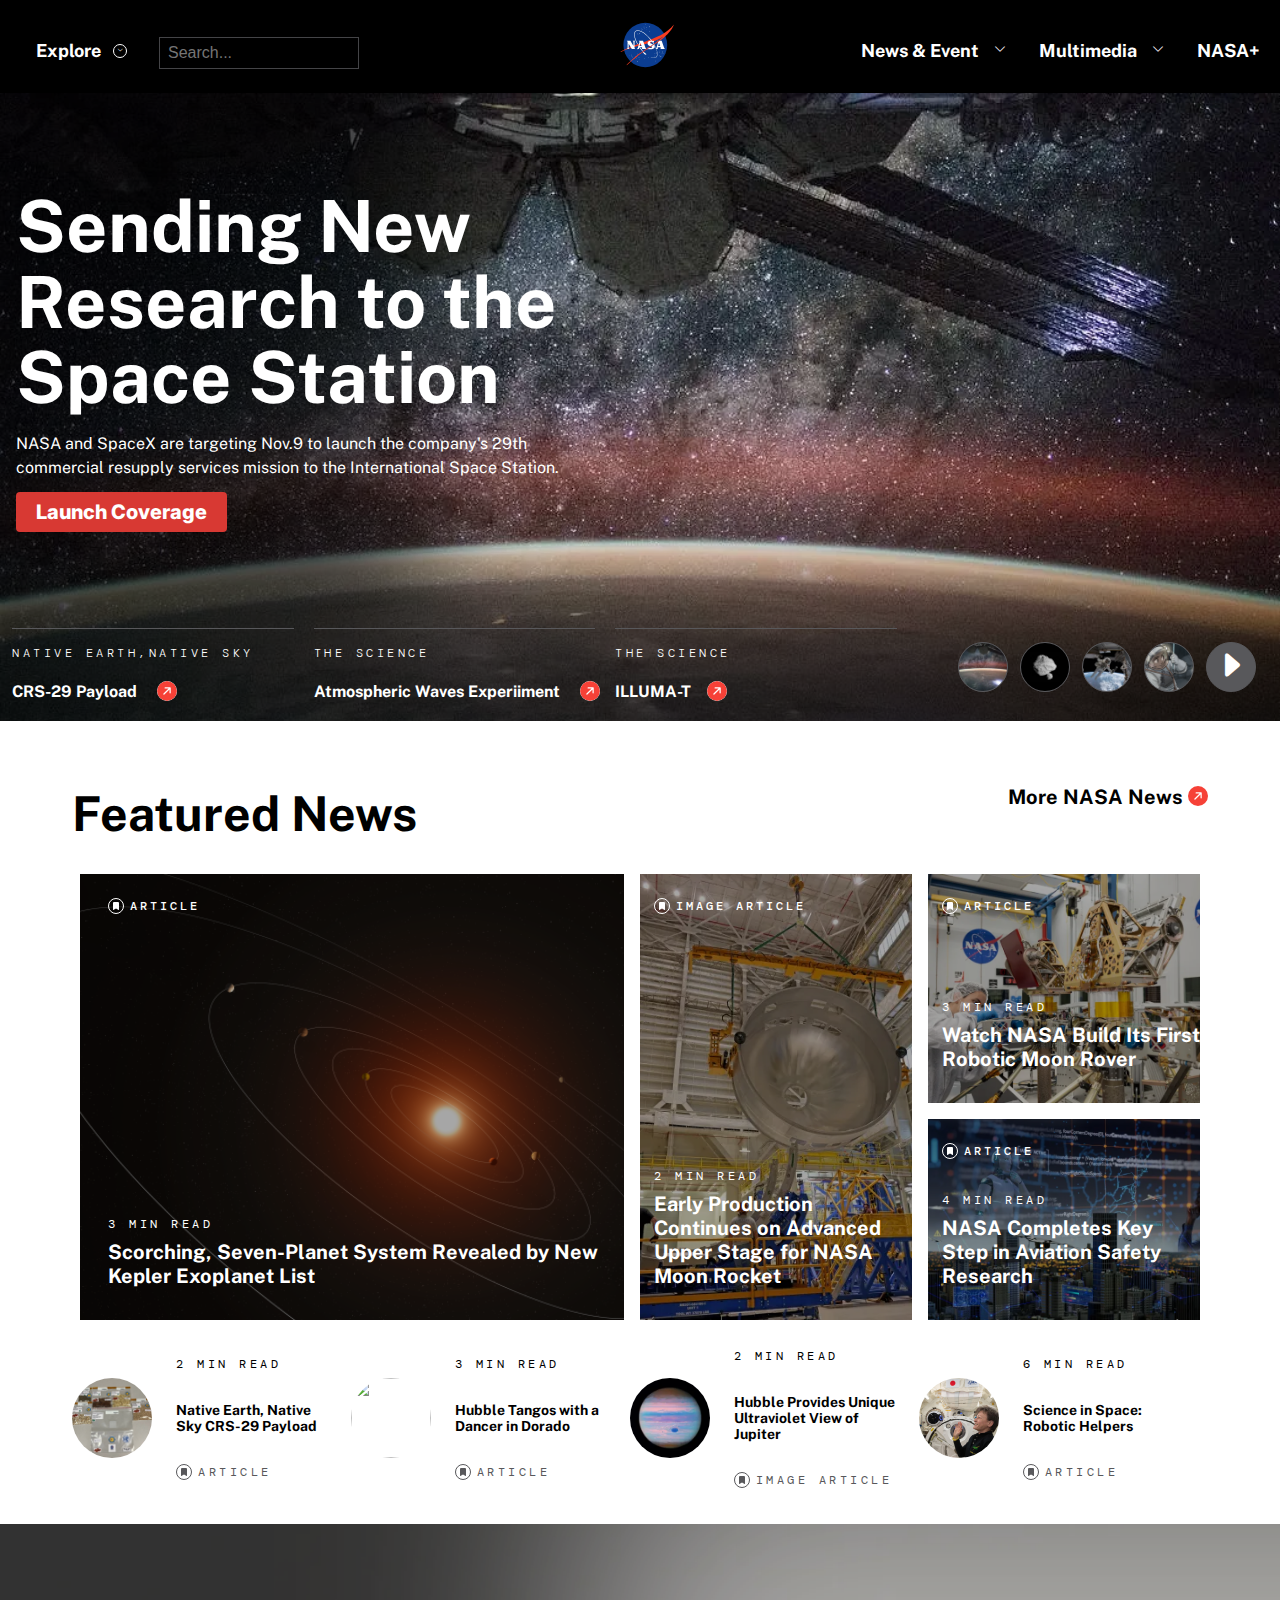
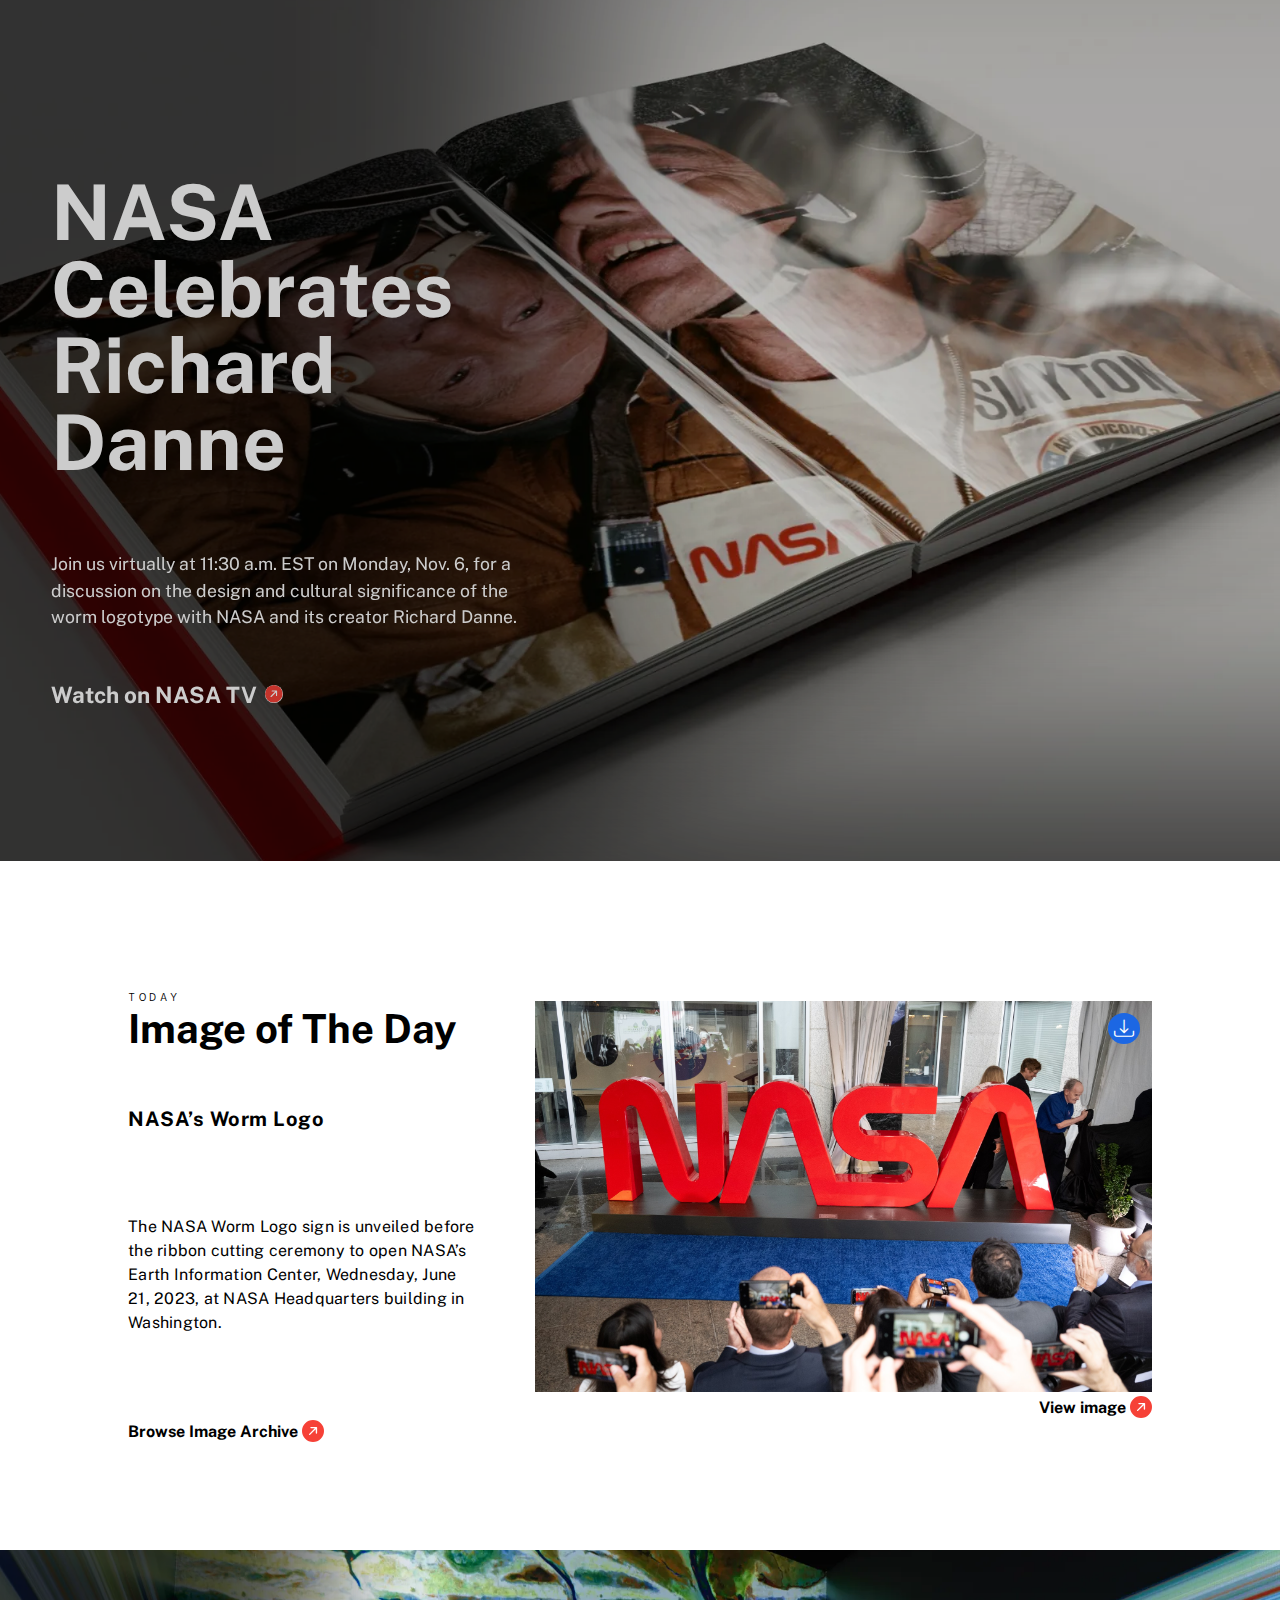
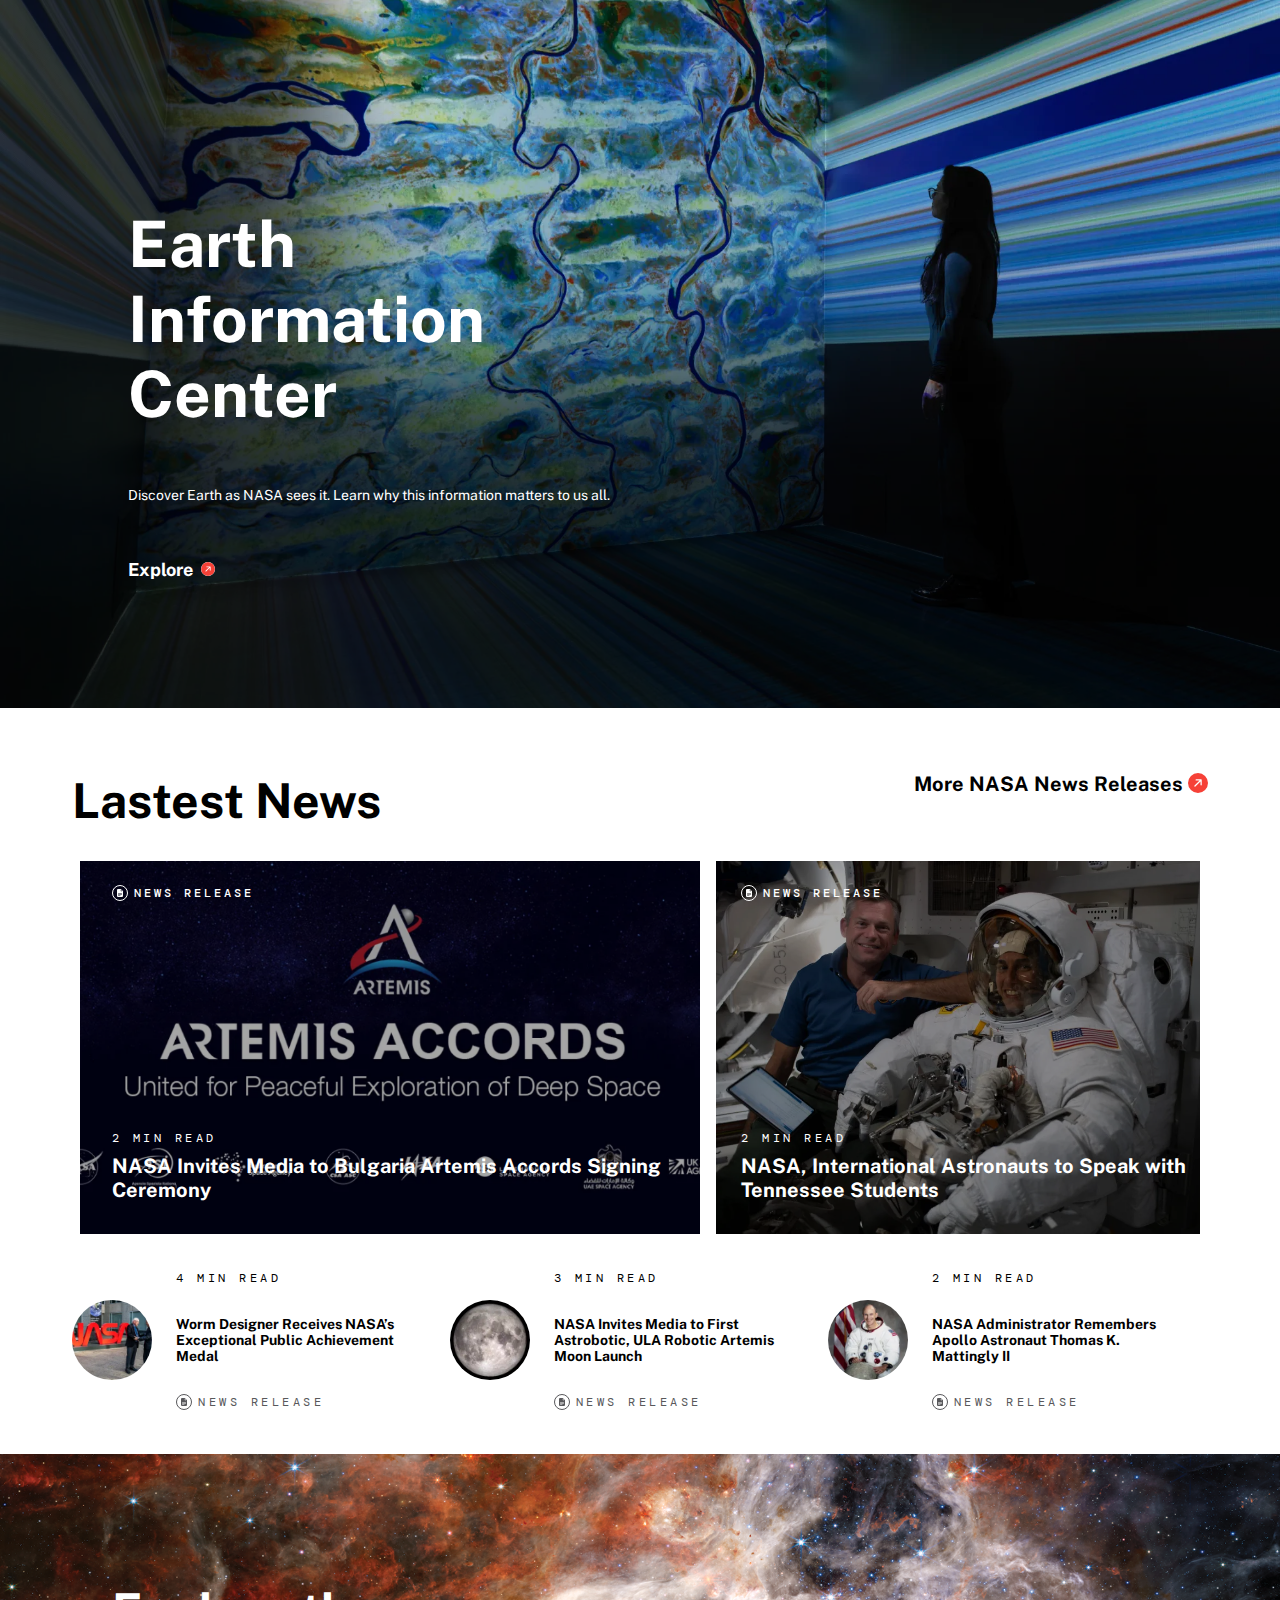
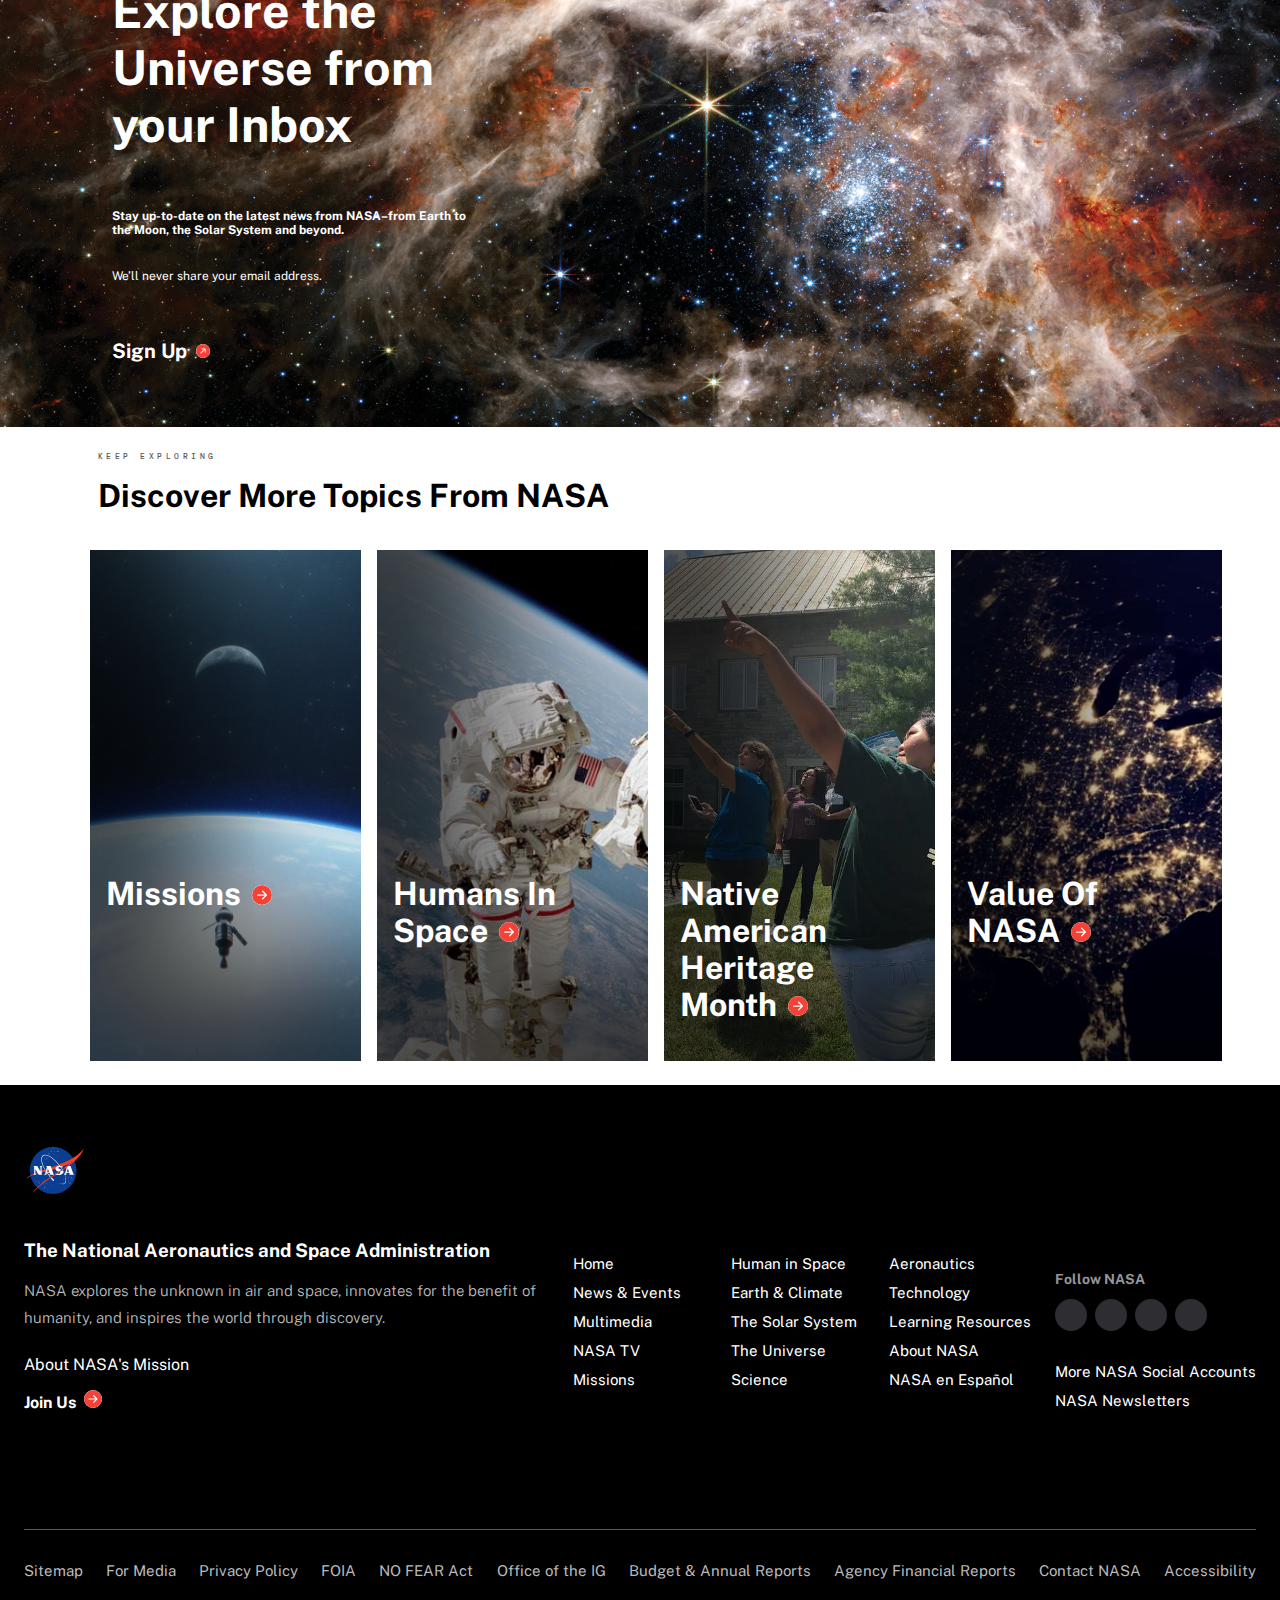
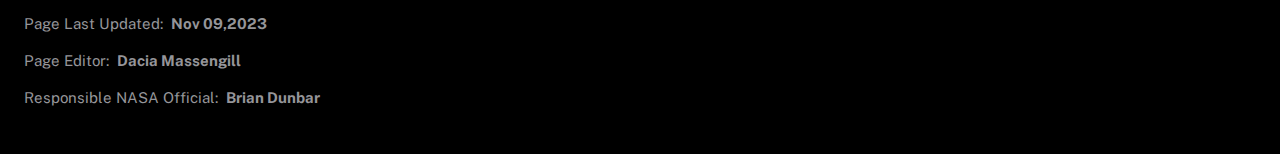
==== commit 82cf4b13: "12/11/2023" ====
--- a/index.html
+++ b/index.html
@@ -4,9 +4,9 @@
     <meta charset="UTF-8" />
     <meta name="viewport" content="width=device-width, initial-scale=1.0" />
     <title>Nasa</title>
-    <link rel="stylesheet" href="css/style.css" />
-    <link rel="stylesheet" href="css/header.css" />
-    <link rel="stylesheet" href="css/footer.css" />
+    <link rel="stylesheet" href="/css/style.css" />
+    <link rel="stylesheet" href="/css/header.css" />
+    <link rel="stylesheet" href="/css/footer.css" />
     <link
       rel="stylesheet"
       href="https://cdnjs.cloudflare.com/ajax/libs/font-awesome/6.4.2/css/all.min.css"
@@ -20,7 +20,7 @@
     />
   </head>
   <body>
-    <div class="Banner">
+    <!-- <div class="Banner">
       <div class="banner">
         <p class="margin-0">
           <strong>Welcome to the new NASA website.</strong> We’re working to
@@ -32,7 +32,7 @@
           >.
         </p>
       </div>
-    </div>
+    </div> -->
     <header class="Bar">
       <div class="toggle-bar">
         <button onclick="barToggle()">
@@ -44,7 +44,7 @@
         </button>
       </div>
       <div class="logo">
-        <a href="https://www.nasa.gov"><img src="image/nasa-logo.svg" /></a>
+        <a href="https://www.nasa.gov"><img src="/image/nasa-logo.svg" /></a>
       </div>
       <div class="search">
         <button onclick="togglePop()">
@@ -63,7 +63,7 @@
         </div>
 
         <div class="logo">
-          <a href="https://www.nasa.gov"><img src="image/nasa-logo.svg" /></a>
+          <a href="https://www.nasa.gov"><img src="/image/nasa-logo.svg" /></a>
         </div>
         <div class="menu-right">
           <button class="Explore">
@@ -181,7 +181,7 @@
           <a href="#"
             ><div class="block">
               <div class="pic">
-                <img src="image/img-0662-1.webp" alt="Keeper" />
+                <img src="/image/img-0662-1.webp" alt="Keeper" />
               </div>
               <div class="min">9 min read</div>
               <div class="headline">
@@ -194,7 +194,7 @@
           <a href="#"
             ><div class="block">
               <div class="pic">
-                <img src="image/marscloud.webp" alt="Keeper" />
+                <img src="/image/marscloud.webp" alt="Keeper" />
               </div>
               <div class="min">9 min read</div>
               <div class="headline">
@@ -207,7 +207,7 @@
           <a href="#"
             ><div class="block">
               <div class="pic">
-                <img src="image/tundra.webp" alt="Keeper" />
+                <img src="/image/tundra.webp" alt="Keeper" />
               </div>
               <div class="min">9 min read</div>
               <div class="headline">
@@ -321,10 +321,10 @@
     <main class="top4">
       <div class="grouptop4">
         <div class="channel">
-          <button><img src="image/ministation.webp" alt="station" /></button>
-          <button><img src="image/meteorite.webp" alt="meteorite" /></button>
-          <button><img src="image/astronaut.webp" alt="astronaut" /></button>
-          <button><img src="image/toon.webp" alt="women astronaut" /></button>
+          <button><img src="/image/ministation.webp" alt="station" /></button>
+          <button><img src="/image/meteorite.webp" alt="meteorite" /></button>
+          <button><img src="/image/astronaut.webp" alt="astronaut" /></button>
+          <button><img src="/image/toon.webp" alt="women astronaut" /></button>
           <button><i class="bi bi-caret-right-fill"></i></button>
         </div>
         <div class="infonews">
@@ -428,7 +428,7 @@
               </p>
             </div>
           </div>
-          <img src="image/featured-news/kepler.webp" alt="" />
+          <img src="/image/featured-news/kepler.webp" alt="" />
         </a>
         <a href="#" class="blog-1 item-2">
           <div class="content">
@@ -445,7 +445,7 @@
               </p>
             </div>
           </div>
-          <img src="image/featured-news/production.webp" alt="" />
+          <img src="/image/featured-news/production.webp" alt="" />
         </a>
         <a href="#" class="blog-1 item-3">
           <div class="content">
@@ -461,7 +461,7 @@
               </p>
             </div>
           </div>
-          <img src="image/featured-news/robotic.webp" alt="" />
+          <img src="/image/featured-news/robotic.webp" alt="" />
         </a>
         <a href="#" class="blog-1 item-4">
           <div class="content">
@@ -477,13 +477,13 @@
               </p>
             </div>
           </div>
-          <img src="image/featured-news/safety.webp" alt="" />
+          <img src="/image/featured-news/safety.webp" alt="" />
         </a>
       </div>
       <div class="otherblog">
         <div class="otherblog-1">
           <a href="#" class="blog-2">
-            <img src="image/featured-news/crs29.webp" alt="" />
+            <img src="/image/featured-news/crs29.webp" alt="" />
             <div class="content">
               <div class="min">2 min read</div>
               <div class="name-content">
@@ -498,7 +498,7 @@
             </div>
           </a>
           <a href="#" class="blog-2">
-            <img src="image/featured-news/dorado.jpg" alt="" />
+            <img src="/image/featured-news/dorado.jpg" alt="" />
             <div class="content">
               <div class="min">3 min read</div>
               <div class="name-content">
@@ -515,7 +515,7 @@
         </div>
         <div class="otherblog-2">
           <a href="#" class="blog-2">
-            <img src="image/featured-news/jupiter.webp" alt="" />
+            <img src="/image/featured-news/jupiter.webp" alt="" />
             <div class="content">
               <div class="min">2 min read</div>
               <div class="name-content">
@@ -530,7 +530,7 @@
             </div>
           </a>
           <a href="#" class="blog-2">
-            <img src="image/featured-news/helpers.jpg" alt="" />
+            <img src="/image/featured-news/helpers.jpg" alt="" />
             <div class="content">
               <div class="min">6 min read</div>
               <div class="name-content">Science in Space: Robotic Helpers</div>
@@ -576,10 +576,10 @@
         <h2>Image of The Day</h2>
       </div>
       <figure>
-        <a href = "image/image-of-day/worm.jpg" download><button class="download">
-          <i class="bi bi-download"></i></button></a>
-          <img src="image/image-of-day/worm.jpg" alt="" /><a href="#">
-            View image
+        <button type="download" class="download">
+          <i class="bi bi-download"></i></button
+        ><img src="/image/image-of-day/worm.jpg" alt="" /><a href="#"
+          >View image
           <span
             ><svg
               xmlns="http://www.w3.org/2000/svg"
@@ -676,7 +676,7 @@
               </p>
             </div>
           </div>
-          <img src="image/lastest-news/artemis.webp" alt="" />
+          <img src="/image/lastest-news/artemis.webp" alt="" />
         </a>
         <a href="#" class="blog-1 item-2">
           <div class="content">
@@ -692,13 +692,13 @@
               </p>
             </div>
           </div>
-          <img src="image/lastest-news/astronaut.webp" alt="" />
+          <img src="/image/lastest-news/astronaut.webp" alt="" />
         </a>
       </div>
       <div class="otherblog">
         <div class="otherblog-1">
           <a href="#" class="blog-2">
-            <img src="image/lastest-news/worm.webp" alt="" />
+            <img src="/image/lastest-news/worm.webp" alt="" />
             <div class="content">
               <div class="min">4 min read</div>
               <div class="name-content">
@@ -714,7 +714,7 @@
             </div>
           </a>
           <a href="#" class="blog-2">
-            <img src="image/lastest-news/moon.webp" alt="" />
+            <img src="/image/lastest-news/moon.webp" alt="" />
             <div class="content">
               <div class="min">3 min read</div>
               <div class="name-content">
@@ -732,7 +732,7 @@
         </div>
         <div class="otherblog-2">
           <a href="#" class="blog-2">
-            <img src="image/lastest-news/apollo.webp" alt="" />
+            <img src="/image/lastest-news/apollo.webp" alt="" />
             <div class="content">
               <div class="min">2 min read</div>
               <div class="name-content">
@@ -848,7 +848,7 @@
       </div>
     </main>
     <footer>
-      <div class="logo"><img src="image/nasa-logo.svg" alt="" /></div>
+      <div class="logo"><img src="/image/nasa-logo.svg" alt="" /></div>
       <div class="content">
       <div class="detail">
         <h3>The National Aeronautics and Space Administration</h3>
@@ -918,6 +918,6 @@
           <li><div>Responsible NASA Official:</div> <div>Brian Dunbar</div></li>
         </ul></div>
     </footer>
-    <script src="js/active.js"></script>
+    <script src="/js/active.js"></script>
   </body>
 </html>
--- a/css/style.css
+++ b/css/style.css
@@ -29,104 +29,7 @@
 
 
 
-.search-panel{
-    width: 100%;
-    height: 100vh;
-    background-color: black;
-    z-index: 10;
-    left: 0;
-    top: 0;
-    position: absolute;
-    color: white;
-    display: none;
-}
-.search-panel.active{
-    display: block;
-    position: fixed;
-}
-.panel{
-    display: flex;
-    justify-content: space-between;
-    align-items: center;
-    padding: 1rem 1.5rem;
-}
-.formsearch{
-    display: flex;
-    align-items: center;
-    width: 100%;
-}
-.formsearch input{
-    position: relative;
-    left: 8px;
-    width: 100%;
-    max-width: 30rem;
-    min-width: none;
-    height: 2.5rem;
-    background: none;
-    color: white;
-    border: none;
-    margin: 0;
-    font-size: .94rem;
-    padding: .5rem;  
-    font-family: 'Public Sans';
-}
-.formsearch input:focus{
-    outline: dodgerblue 4px solid;
-}
-.closepanel{
-    position: relative;
-    left: 16px;
-    margin-right: 16px;
-    width: 1rem;
-    height: 1rem;
-    color: white;
-    background: none;
-    border: none;
-    font-size: 16px;
-}
-.searchlist{
-    background-color: white;
-    position: relative;
-    width: 100vw;
-    height: 100vh;
-    margin: 0;
-    left: 0;
-}
-.suggest{
-    color: #1b1b1b;
-    font-size: 16px;
-}
-.searchcategory{
-    padding: 2rem 1.5rem;
-}
-.category{
-    position: relative;
-    top: 32px;
-}
-.category li{
-    margin-bottom: 16px;
-}
-.category li a{
-    display: flex;
-    justify-content: space-between;
-    text-decoration: none;
-    color: #58585b;
-}
-.category hr{
-    position: relative;
-    color: #58585b;
-    opacity: .5;
-    margin-top: 12px;
-}
-.arrow{
-    color: rgb(246, 65, 55);
-    font-size: 20px;
-}
-.magnify{
-    color: #58585b;
-    opacity: .5;
-    margin-right: 12px;
-}
+
 .channel{
     padding-top: 8px;
     position: relative;
@@ -750,9 +653,6 @@
     .feathead h2{
         font-size: 48px;
     }
-    .search-panel h2{
-        font-size: 18px;
-    }
     .grouptop4{
         flex-direction: row-reverse;
         justify-content: space-between;
--- a/css/header.css
+++ b/css/header.css
@@ -150,7 +150,104 @@
 }
 /*header from laptop desktop*/
 
-
+.search-panel{
+    width: 100%;
+    height: 100vh;
+    background-color: black;
+    z-index: 20;
+    left: 0;
+    top: 0;
+    position: absolute;
+    color: white;
+    display: none;
+}
+.search-panel.active{
+    display: block;
+    position: fixed;
+}
+.panel{
+    display: flex;
+    justify-content: space-between;
+    align-items: center;
+    padding: 1rem 1.5rem;
+}
+.formsearch{
+    display: flex;
+    align-items: center;
+    width: 100%;
+}
+.formsearch input{
+    position: relative;
+    left: 8px;
+    width: 100%;
+    max-width: 30rem;
+    min-width: none;
+    height: 2.5rem;
+    background: none;
+    color: white;
+    border: none;
+    margin: 0;
+    font-size: .94rem;
+    padding: .5rem;  
+    font-family: 'Public Sans';
+}
+.formsearch input:focus{
+    outline: dodgerblue 4px solid;
+}
+.closepanel{
+    position: relative;
+    left: 16px;
+    margin-right: 16px;
+    width: 1rem;
+    height: 1rem;
+    color: white;
+    background: none;
+    border: none;
+    font-size: 16px;
+}
+.searchlist{
+    background-color: white;
+    position: relative;
+    width: 100vw;
+    height: 100vh;
+    margin: 0;
+    left: 0;
+}
+.suggest{
+    color: #1b1b1b;
+    font-size: 16px;
+}
+.searchcategory{
+    padding: 2rem 1.5rem;
+}
+.category{
+    position: relative;
+    top: 32px;
+}
+.category li{
+    margin-bottom: 16px;
+}
+.category li a{
+    display: flex;
+    justify-content: space-between;
+    text-decoration: none;
+    color: #58585b;
+}
+.category hr{
+    position: relative;
+    color: #58585b;
+    opacity: .5;
+    margin-top: 12px;
+}
+.arrow{
+    color: rgb(246, 65, 55);
+    font-size: 20px;
+}
+.magnify{
+    color: #58585b;
+    opacity: .5;
+    margin-right: 12px;
+}
 .menubar{
     position: relative;
     width: 100%;
@@ -205,6 +302,9 @@
     }
     .menubar hr + ul, .menubar hr{
         display: none;
+    }
+    .search-panel h2{
+        font-size: 18px;
     }
     
     .linkpage{
--- a/css/footer.css
+++ b/css/footer.css
@@ -4,7 +4,9 @@
     flex-direction: column;
     padding: 0 24px 48px 24px;
 }
-
+ul{
+    list-style: none;
+}
 footer .logo img{
     width: 64px;
     height: auto;
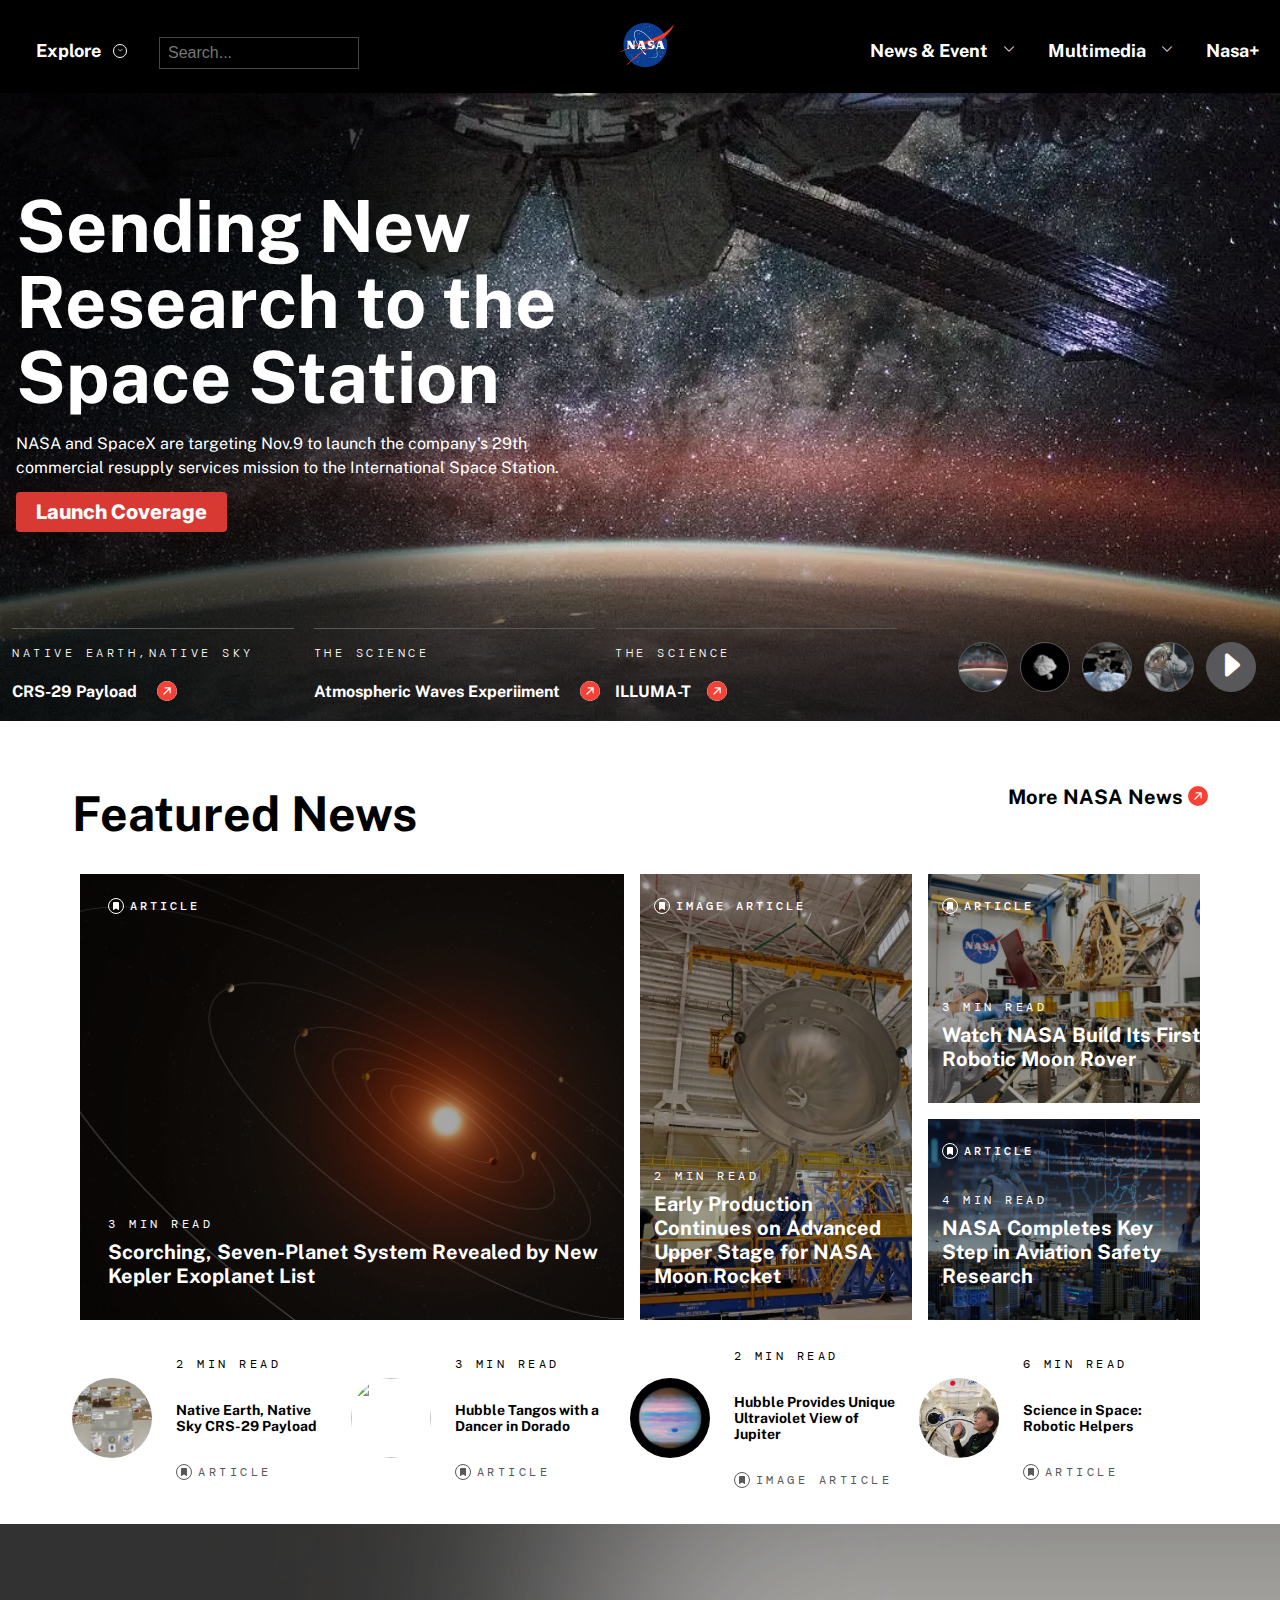
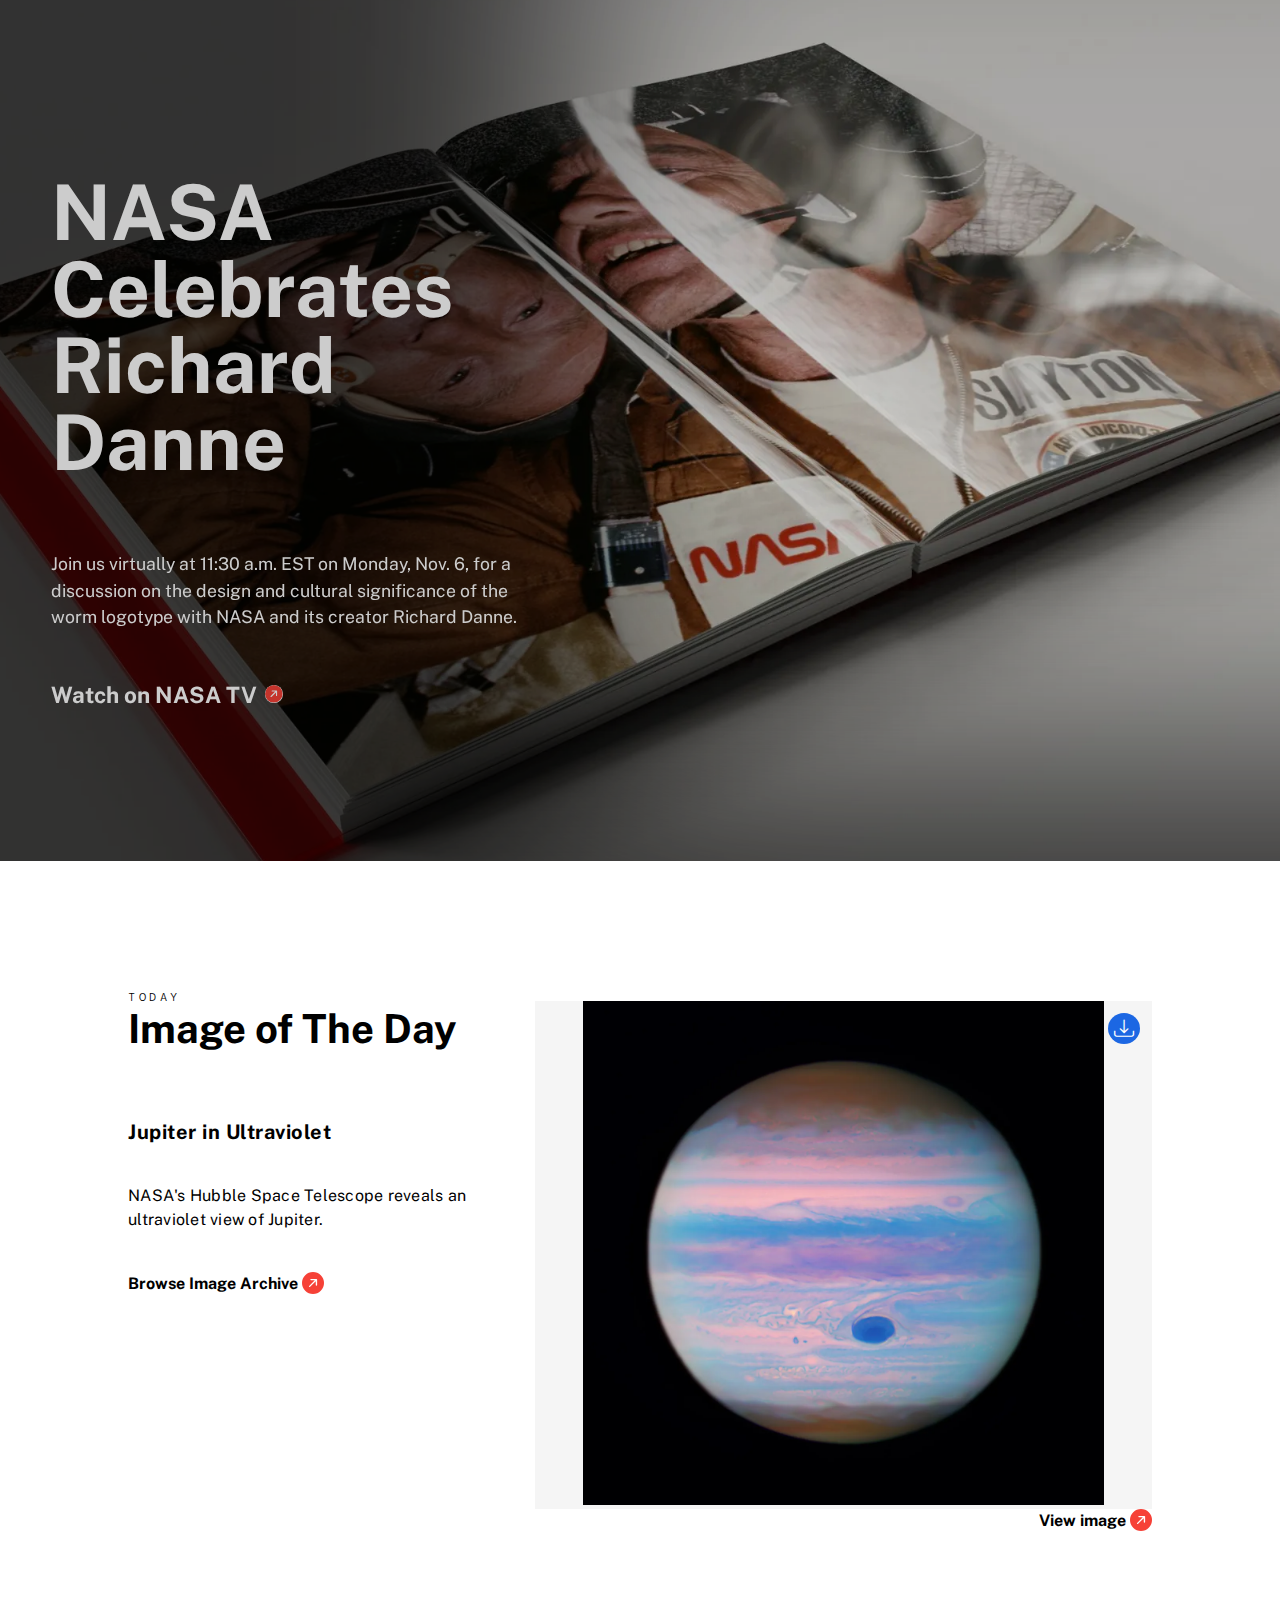
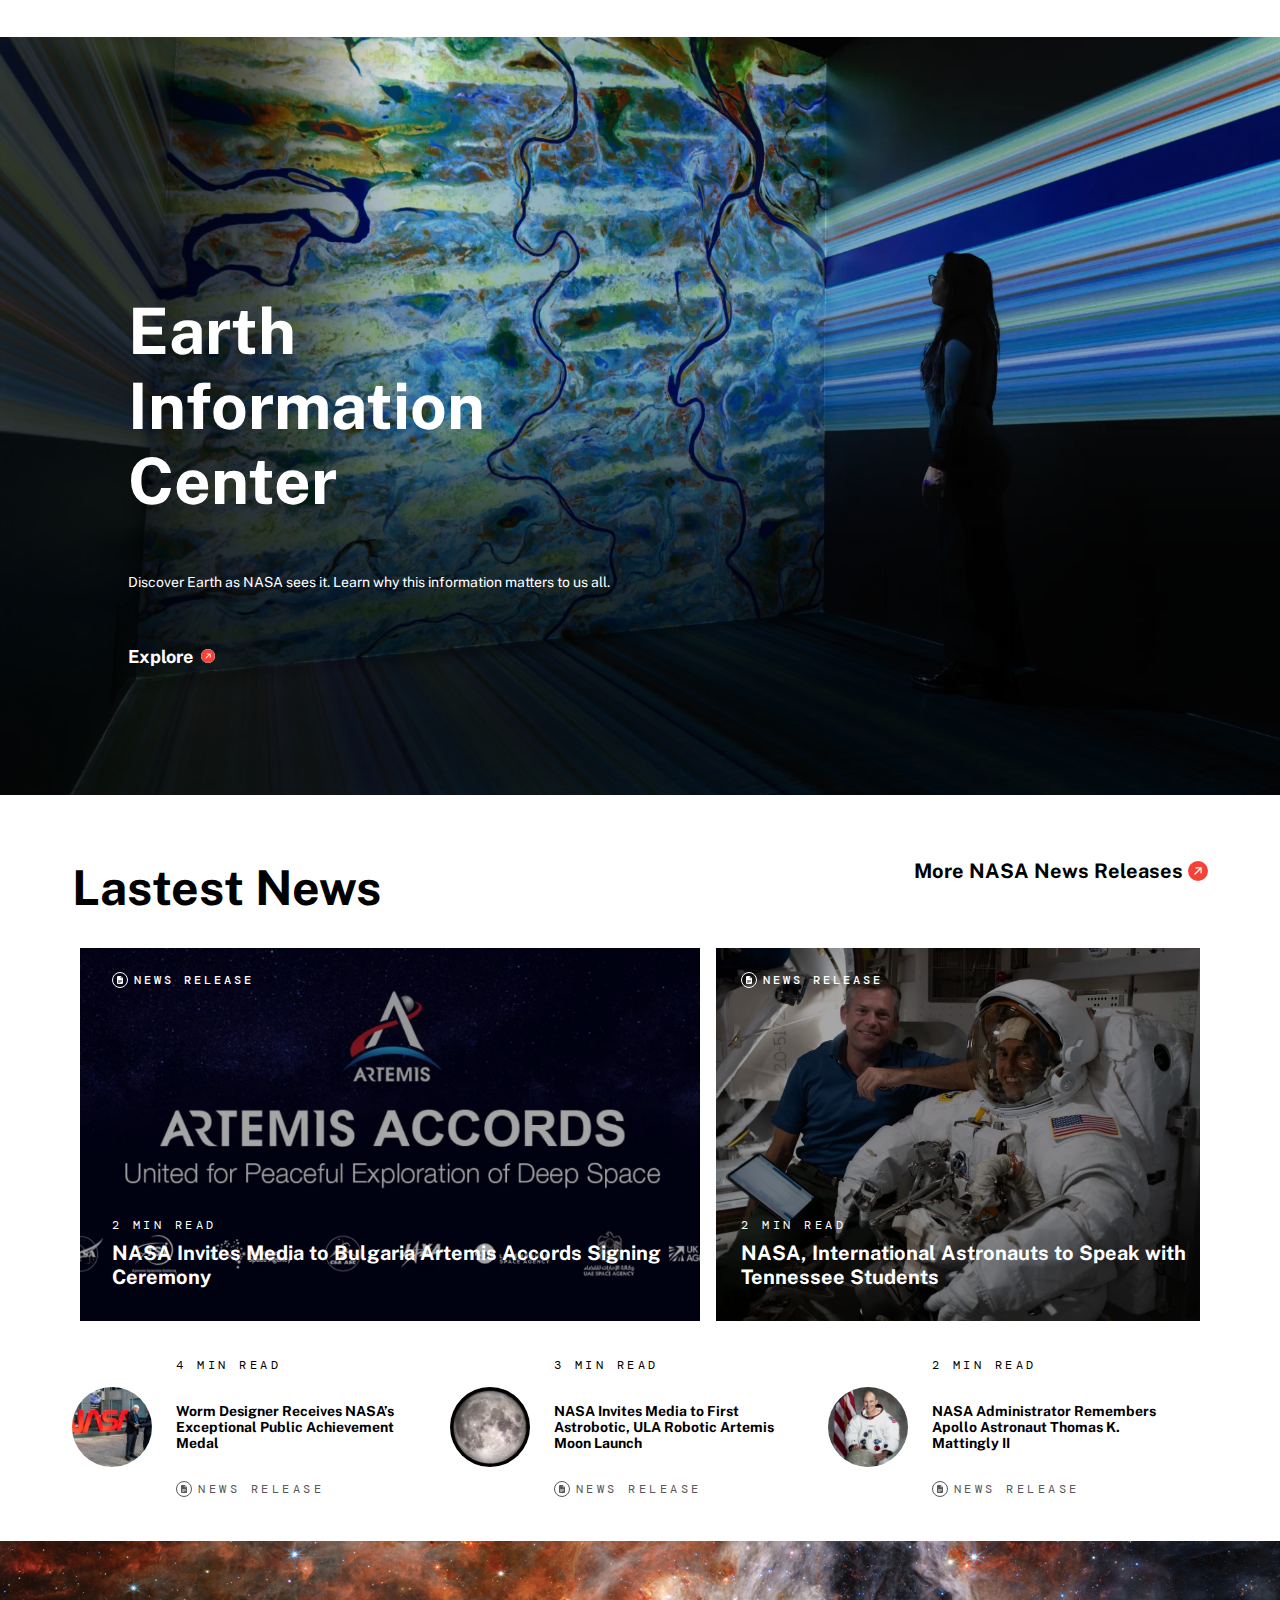
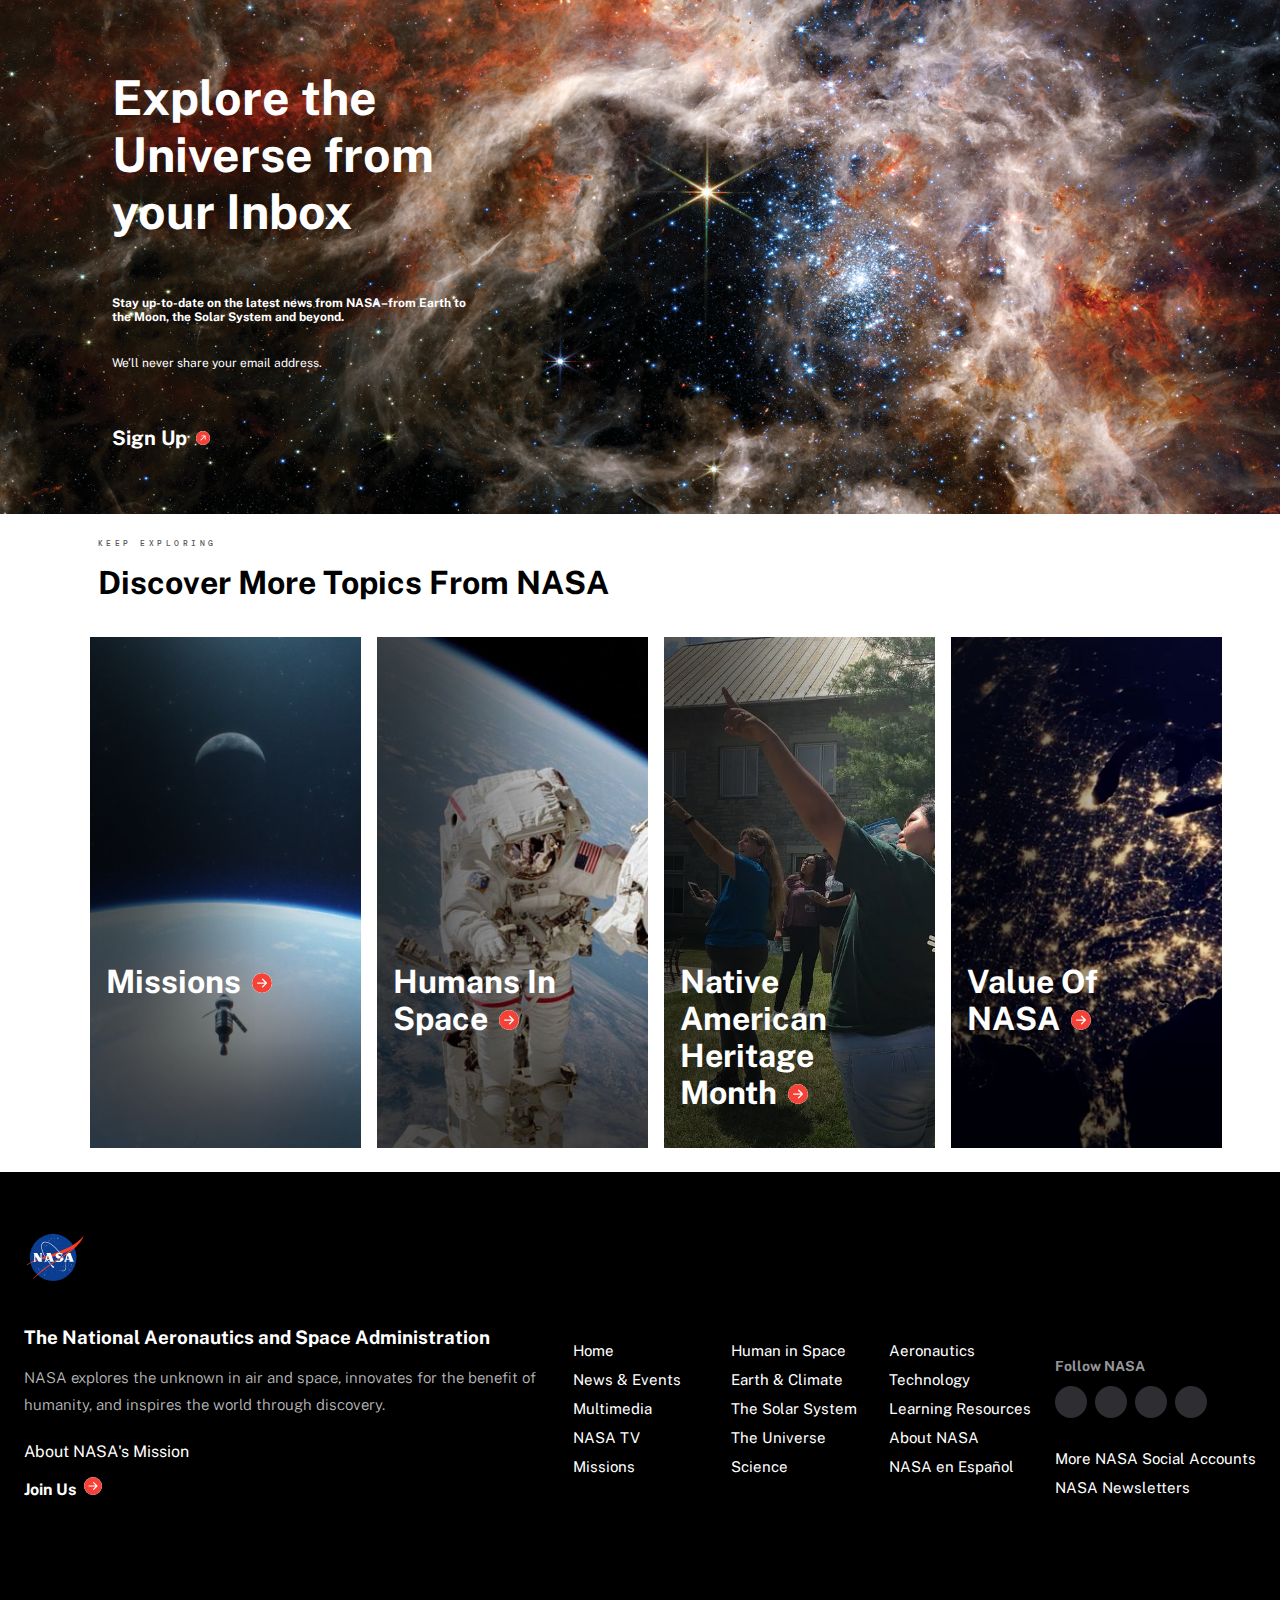
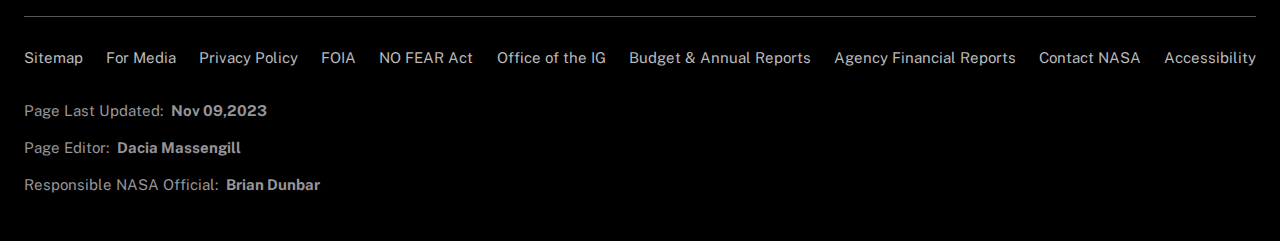
==== commit 453f6e95: "sucess 3 page" ====
--- a/index.html
+++ b/index.html
@@ -44,7 +44,7 @@
         </button>
       </div>
       <div class="logo">
-        <a href="https://www.nasa.gov"><img src="/image/nasa-logo.svg" /></a>
+        <a href="index.html"><img src="/image/nasa-logo.svg" /></a>
       </div>
       <div class="search">
         <button onclick="togglePop()">
@@ -63,20 +63,21 @@
         </div>
 
         <div class="logo">
-          <a href="https://www.nasa.gov"><img src="/image/nasa-logo.svg" /></a>
+          <a href="index.html"><img src="/image/nasa-logo.svg" /></a>
         </div>
         <div class="menu-right">
+          <a href="event.html">
           <button class="Explore">
             <div class="explore">News & Event</div>
             <div class="drop"><i class="bi bi-chevron-down"></i></div>
-          </button>
-          <button class="Explore">
+          </button></a>
+          <a href="#"><button class="Explore">
             <div class="explore">Multimedia</div>
             <div class="drop"><i class="bi bi-chevron-down"></i></div>
-          </button>
-          <button class="Explore">
+          </button></a>
+          <a href="#"><button class="Explore">
             <div class="explore">Nasa+</div>
-          </button>
+          </button></a>
         </div>
       </div>
     </header>
@@ -159,7 +160,7 @@
         <hr />
         <ul>
           <li>
-            <a href="#"
+            <a href="event.html"
               ><div>News & Events</div>
               <div><i class="bi bi-chevron-right"></i></div
             ></a>
@@ -576,10 +577,11 @@
         <h2>Image of The Day</h2>
       </div>
       <figure>
-        <button type="download" class="download">
-          <i class="bi bi-download"></i></button
-        ><img src="/image/image-of-day/worm.jpg" alt="" /><a href="#"
-          >View image
+        <a class="link-download" href="image/image-of-day/jupiter.webp" download><button class="download">
+          <i class="bi bi-download"></i></button>
+        </a>
+        <img src="image/image-of-day/jupiter.webp" alt="" /><br><a href="jupiter.html"
+          class="view-image">View image
           <span
             ><svg
               xmlns="http://www.w3.org/2000/svg"
@@ -595,11 +597,9 @@
         ></a>
       </figure>
       <div class="content">
-        <p>NASA’s Worm Logo</p>
+        <p>Jupiter in Ultraviolet</p>
         <p>
-          The NASA Worm Logo sign is unveiled before the ribbon cutting ceremony
-          to open NASA’s Earth Information Center, Wednesday, June 21, 2023, at
-          NASA Headquarters building in Washington.
+          NASA's Hubble Space Telescope reveals an ultraviolet view of Jupiter.
         </p>
         <a href="#"
           >Browse Image Archive
--- a/css/style.css
+++ b/css/style.css
@@ -26,9 +26,6 @@
     color: white;
     text-underline-offset: .3rem;
 }
-
-
-
 
 .channel{
     padding-top: 8px;
@@ -226,6 +223,7 @@
    filter: brightness(65%);
 }
 
+
 .otherblog{
     position: relative;
     top: 36px;
@@ -360,9 +358,10 @@
     flex-direction: column;
 }
 .img-of-day figure{
+    width: 100%;
     position: relative;
     overflow: hidden;
-    margin-top: 12px;
+    margin: 12px auto 0 auto;
 }
 .img-of-day .content{
     position: relative;
@@ -721,13 +720,29 @@
     .img-of-day{
         display: grid;
         grid-template-columns: auto 16% 16%;
-        grid-template-rows: 16% 100%;
+        grid-template-rows: 16% 40% auto;
         padding: 128px 128px;
     }
     .img-of-day figure{
+        width: 100%;
+        height: fit-content;
+        background-color: #f5f5f5;
+        padding: 0;
+        overflow: unset;
         order: 1;
-        grid-row: 1 / 2 span;
+        grid-row: 1 / 3 span;
         grid-column: 2 / 3 span;
+    }
+    .img-of-day figure img{
+        padding: 0 48px 0 48px;
+    }
+    .img-of-day .download{
+        padding: 4px 6px;
+        right: 0;
+    }
+    .img-of-day figure .view-image{
+        position: absolute;
+        right: 0;
     }
     .img-of-day .heading{
         order: -1;
--- a/css/header.css
+++ b/css/header.css
@@ -120,6 +120,9 @@
     font-size: 6px;
     border: 1.25px solid white;
     border-radius: 50%;
+}
+.menu-right a{
+    text-decoration: none;
 }
 .menu-right .drop{
     width: 16px;
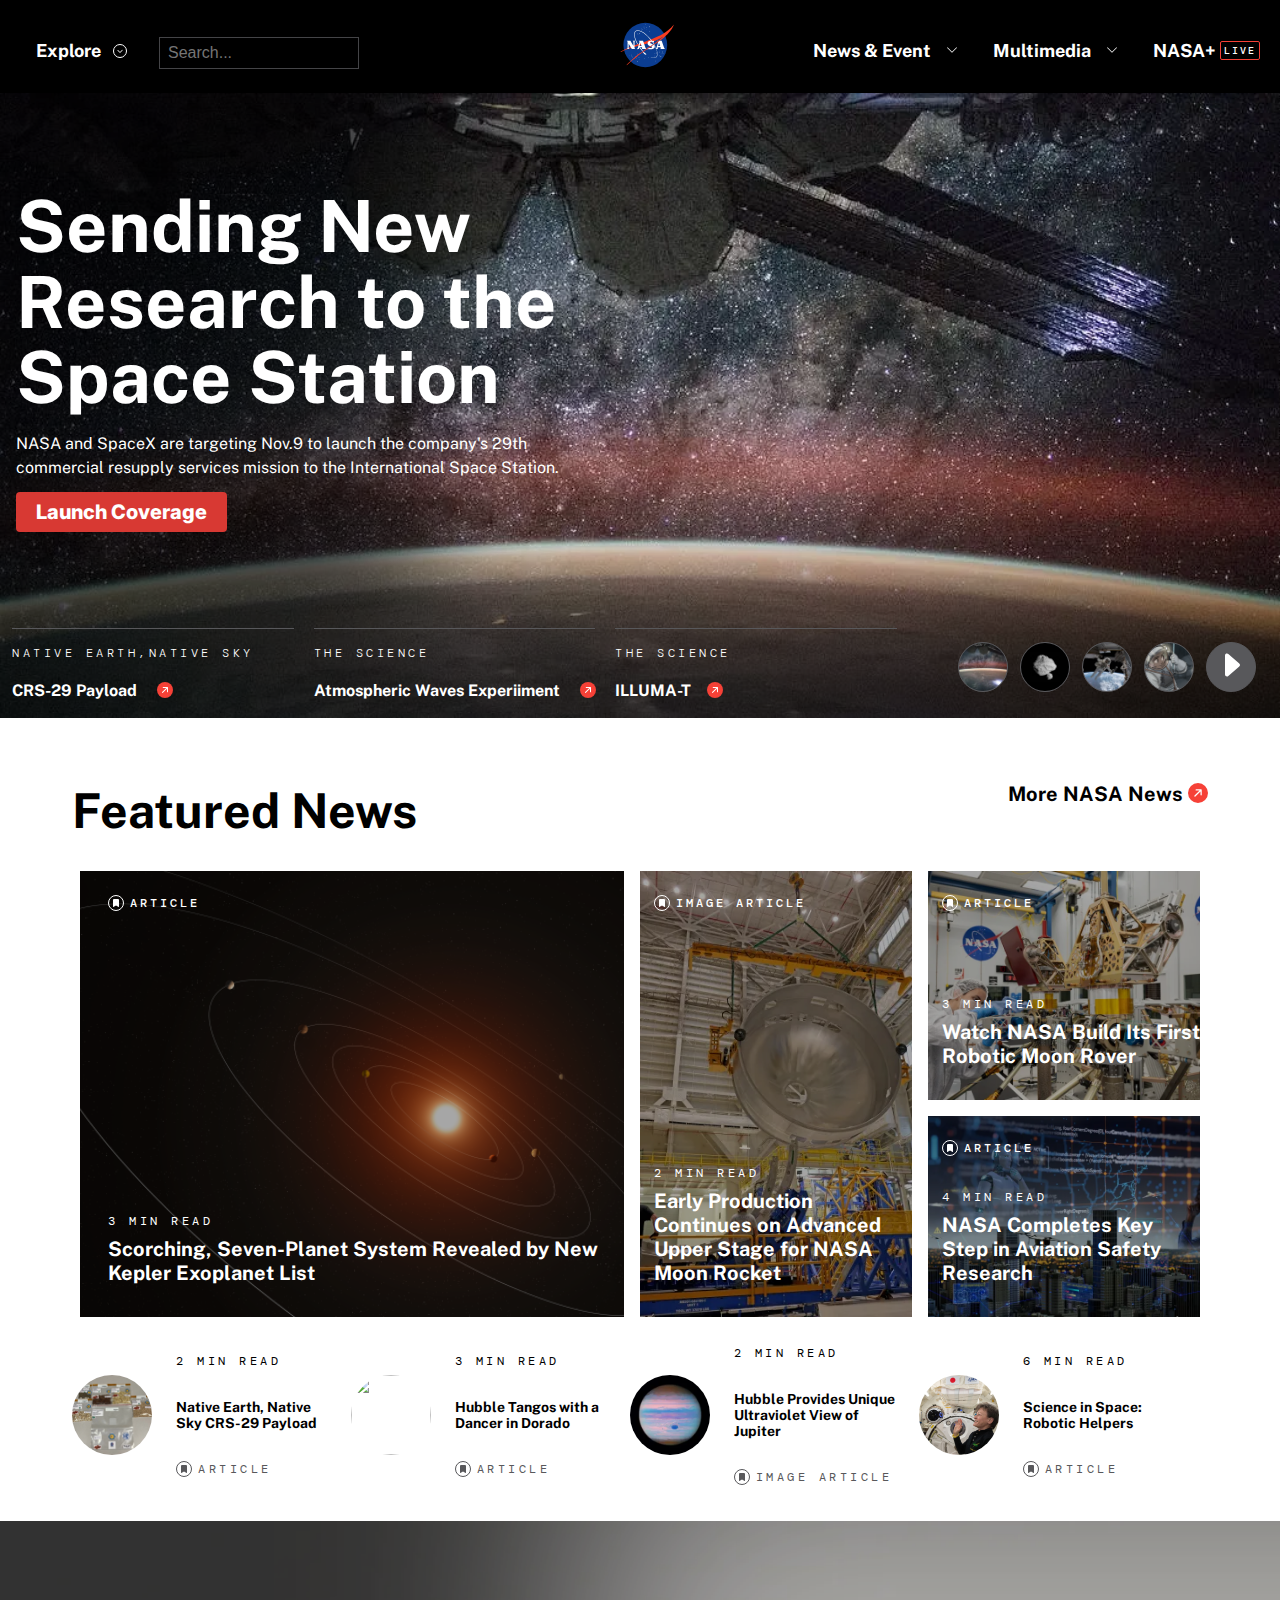
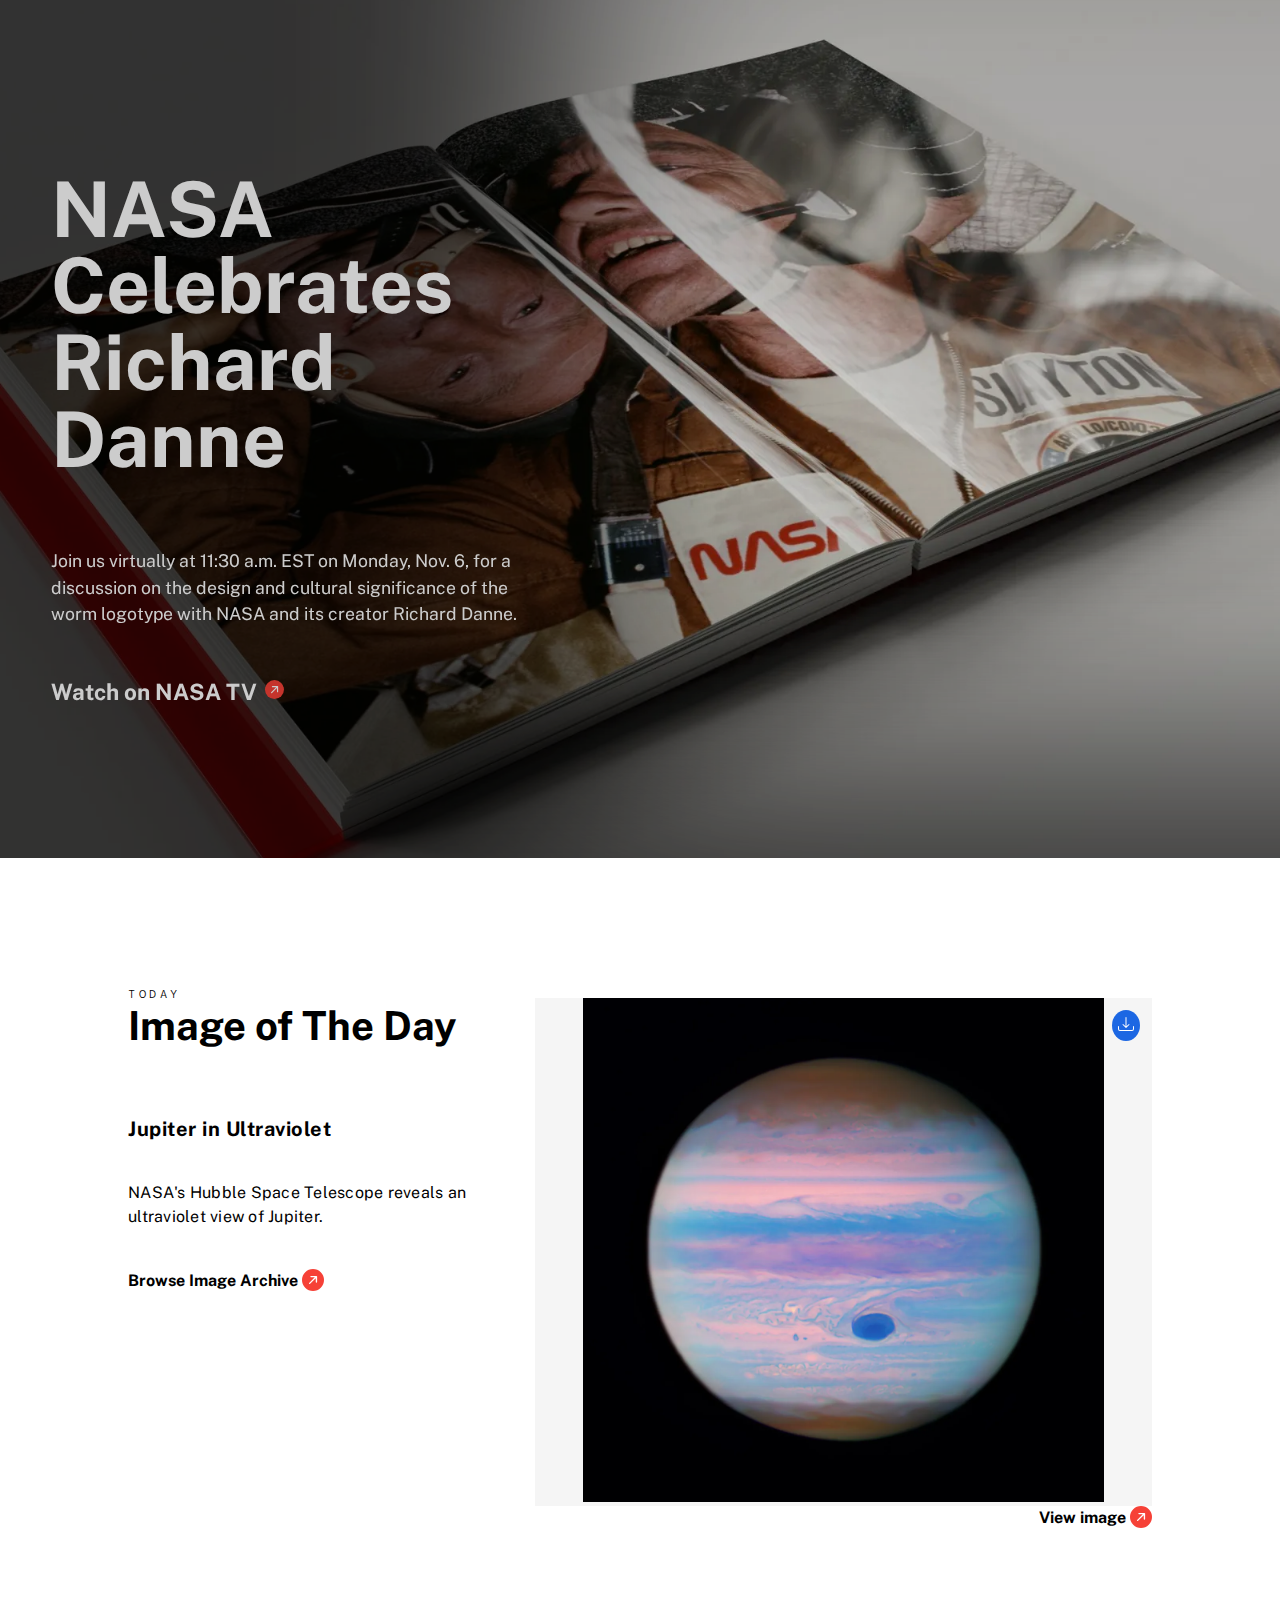
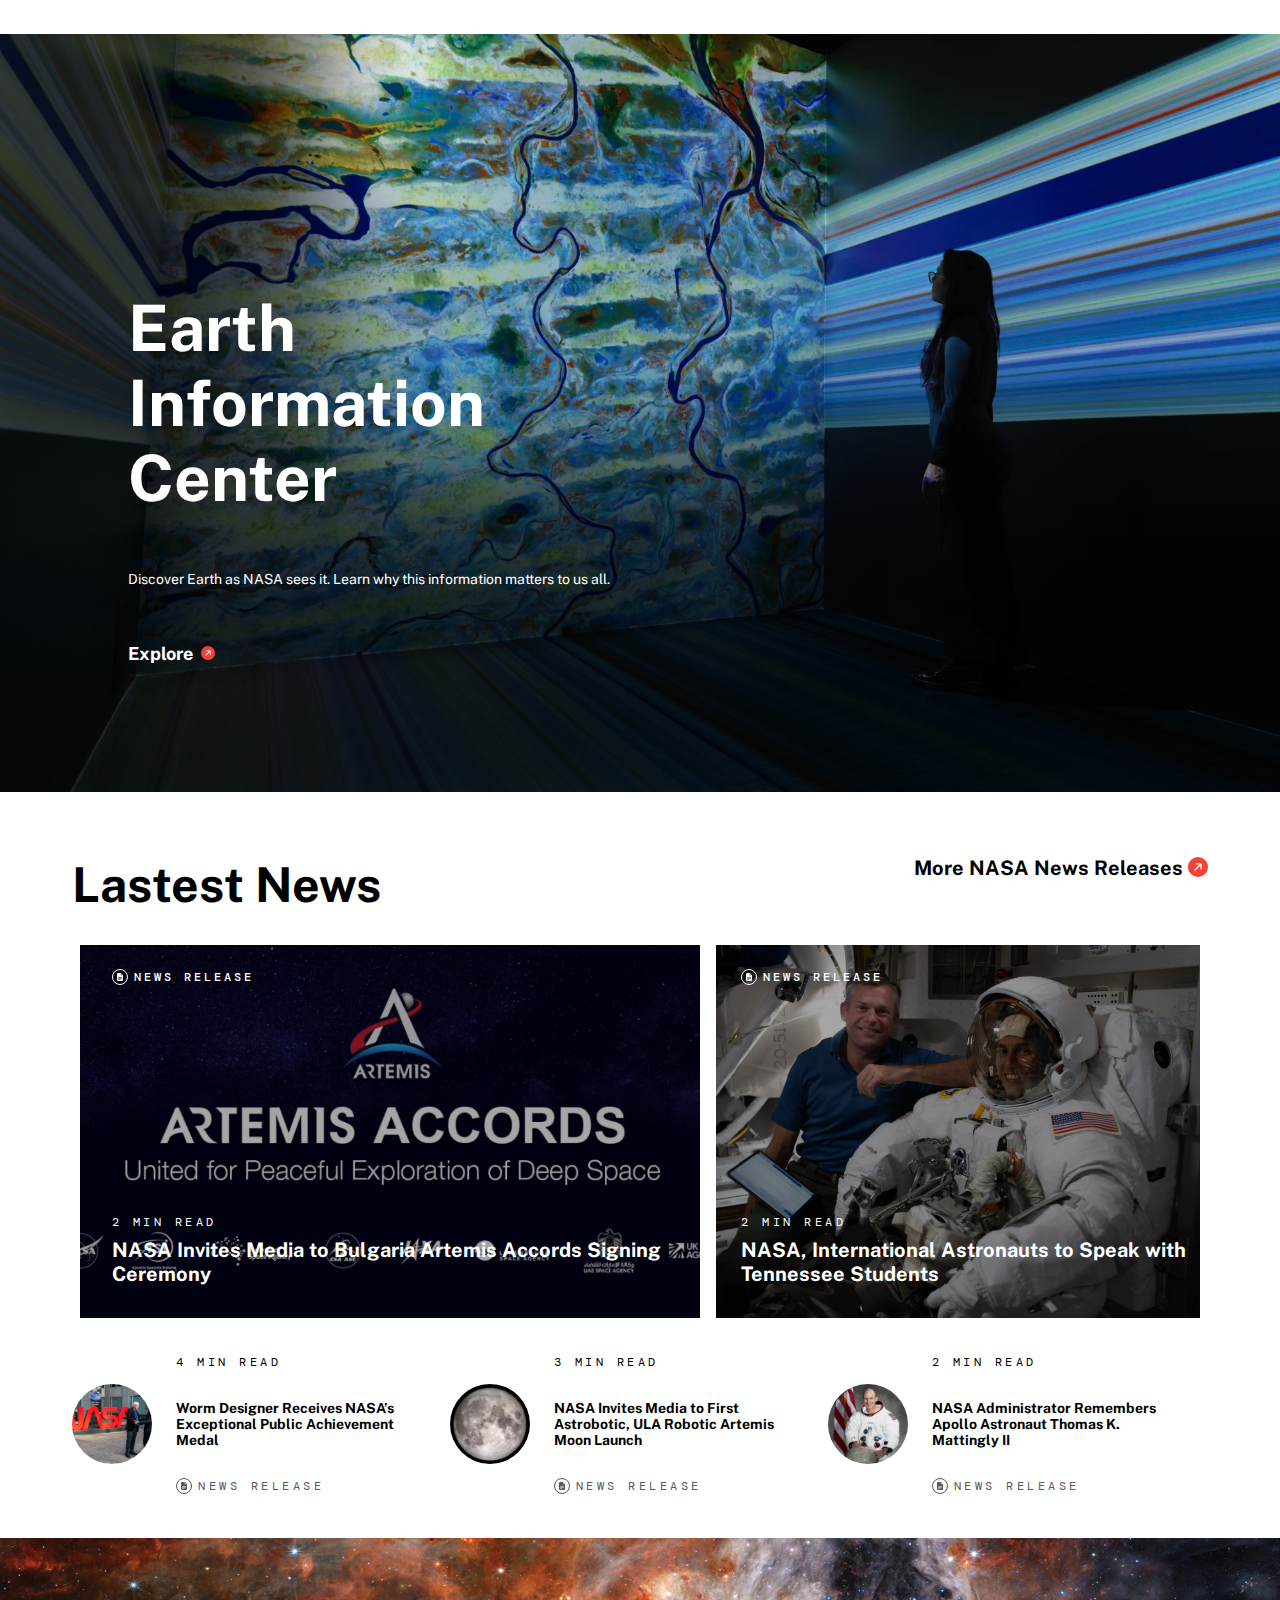
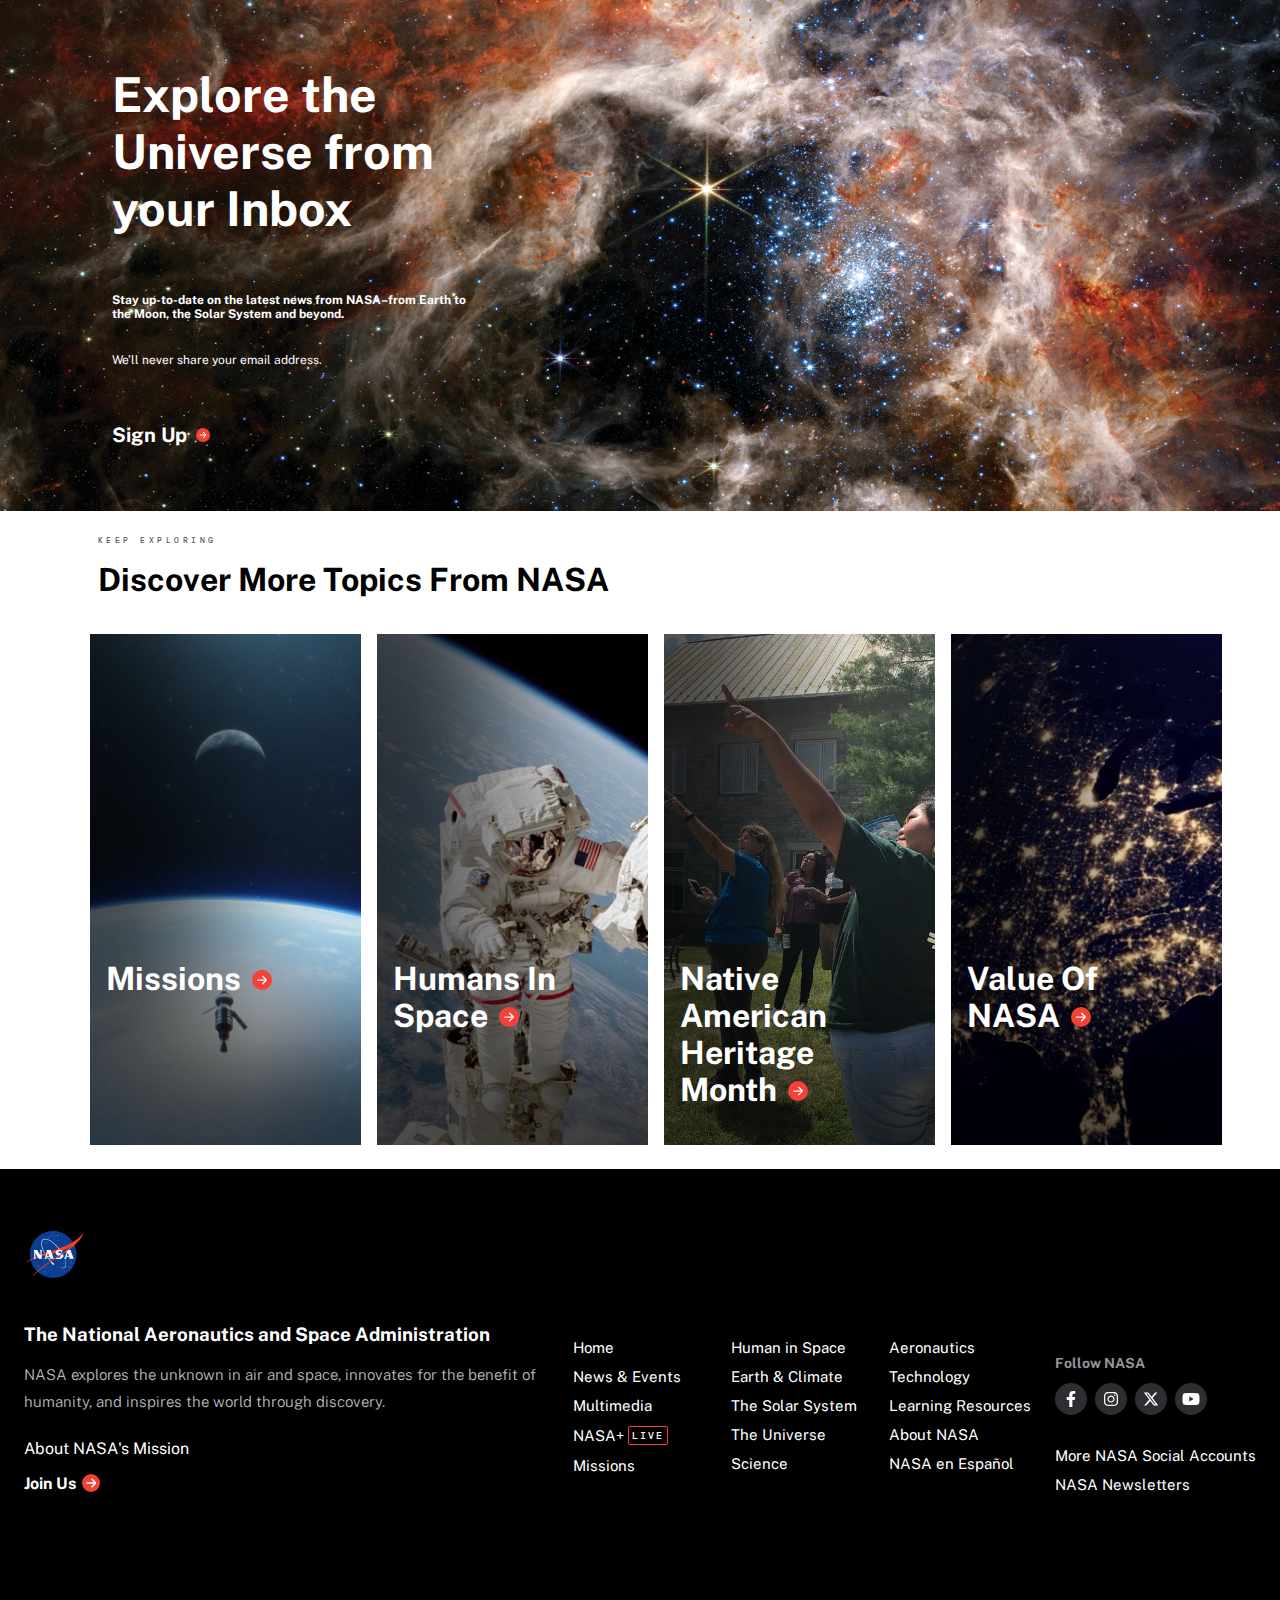
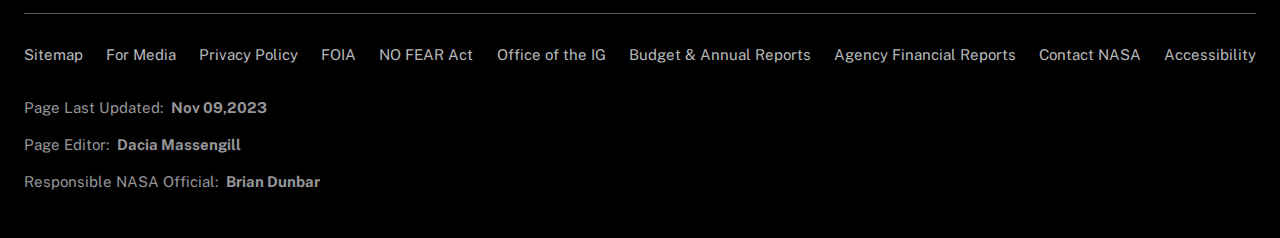
==== commit 3d185beb: "delete i tag" ====
--- a/index.html
+++ b/index.html
@@ -1,26 +1,17 @@
 <!DOCTYPE html>
 <html lang="en">
-  <head>
-    <meta charset="UTF-8" />
-    <meta name="viewport" content="width=device-width, initial-scale=1.0" />
-    <title>Nasa</title>
-    <link rel="stylesheet" href="/css/style.css" />
-    <link rel="stylesheet" href="/css/header.css" />
-    <link rel="stylesheet" href="/css/footer.css" />
-    <link
-      rel="stylesheet"
-      href="https://cdnjs.cloudflare.com/ajax/libs/font-awesome/6.4.2/css/all.min.css"
-      integrity="sha512-z3gLpd7yknf1YoNbCzqRKc4qyor8gaKU1qmn+CShxbuBusANI9QpRohGBreCFkKxLhei6S9CQXFEbbKuqLg0DA=="
-      crossorigin="anonymous"
-      referrerpolicy="no-referrer"
-    />
-    <link
-      rel="stylesheet"
-      href="https://cdn.jsdelivr.net/npm/bootstrap-icons@1.3.0/font/bootstrap-icons.css"
-    />
-  </head>
-  <body>
-    <!-- <div class="Banner">
+
+<head>
+  <meta charset="UTF-8" />
+  <meta name="viewport" content="width=device-width, initial-scale=1.0" />
+  <title>Nasa</title>
+  <link rel="stylesheet" href="css/style.css" />
+  <link rel="stylesheet" href="css/header.css" />
+  <link rel="stylesheet" href="css/footer.css" />
+</head>
+
+<body>
+  <!-- <div class="Banner">
       <div class="banner">
         <p class="margin-0">
           <strong>Welcome to the new NASA website.</strong> We’re working to
@@ -33,851 +24,939 @@
         </p>
       </div>
     </div> -->
-    <header class="Bar">
-      <div class="toggle-bar">
-        <button onclick="barToggle()">
-          <div class="menu-toggle">
-            <div class="menu-toggle-top"></div>
-            <div class="menu-toggle-middle"></div>
-            <div class="menu-toggle-bottom"></div>
+  <header class="Bar">
+    <div class="toggle-bar">
+      <button onclick="barToggle()">
+        <div class="menu-toggle">
+          <div class="menu-toggle-top"></div>
+          <div class="menu-toggle-middle"></div>
+          <div class="menu-toggle-bottom"></div>
+        </div>
+      </button>
+    </div>
+    <div class="logo">
+      <a href="index.html"><img src="image/nasa-logo.svg" /></a>
+    </div>
+    <div class="search">
+      <button onclick="togglePop()">
+        <svg xmlns="http://www.w3.org/2000/svg" height="1em" viewBox="0 0 512 512">
+          <!--! Font Awesome Free 6.4.2 by @fontawesome - https://fontawesome.com License - https://fontawesome.com/license (Commercial License) Copyright 2023 Fonticons, Inc. -->
+          <path
+            d="M416 208c0 45.9-14.9 88.3-40 122.7L502.6 457.4c12.5 12.5 12.5 32.8 0 45.3s-32.8 12.5-45.3 0L330.7 376c-34.4 25.2-76.8 40-122.7 40C93.1 416 0 322.9 0 208S93.1 0 208 0S416 93.1 416 208zM208 352a144 144 0 1 0 0-288 144 144 0 1 0 0 288z" />
+        </svg>
+      </button>
+    </div>
+  </header>
+  <header class="Menu">
+    <div class="menu">
+      <div class="menu-left">
+        <button class="Explore" onclick="barToggle()">
+          <div class="explore">Explore</div>
+          <div class="drop">
+            <svg xmlns="http://www.w3.org/2000/svg" viewBox="0 0 512 512">
+              <!--! Font Awesome Pro 6.4.2 by @fontawesome - https://fontawesome.com License - https://fontawesome.com/license (Commercial License) Copyright 2023 Fonticons, Inc. -->
+              <path
+                d="M233.4 406.6c12.5 12.5 32.8 12.5 45.3 0l192-192c12.5-12.5 12.5-32.8 0-45.3s-32.8-12.5-45.3 0L256 338.7 86.6 169.4c-12.5-12.5-32.8-12.5-45.3 0s-12.5 32.8 0 45.3l192 192z" />
+            </svg>
           </div>
         </button>
-      </div>
+        <input type="search" placeholder="Search..." />
+      </div>
+
       <div class="logo">
-        <a href="index.html"><img src="/image/nasa-logo.svg" /></a>
-      </div>
-      <div class="search">
-        <button onclick="togglePop()">
-          <i class="fa-solid fa-magnifying-glass"></i>
-        </button>
-      </div>
-    </header>
-    <header class="Menu">
-      <div class="menu">
-        <div class="menu-left">
-          <button class="Explore" onclick="barToggle()">
-            <div class="explore">Explore</div>
-            <div class="drop"><i class="bi bi-chevron-down"></i></div>
-          </button>
-          <input type="search" placeholder="Search..." />
-        </div>
-
-        <div class="logo">
-          <a href="index.html"><img src="/image/nasa-logo.svg" /></a>
-        </div>
-        <div class="menu-right">
-          <a href="event.html">
+        <a href="index.html"><img src="image/nasa-logo.svg" /></a>
+      </div>
+      <div class="menu-right">
+        <a href="event.html">
           <button class="Explore">
             <div class="explore">News & Event</div>
-            <div class="drop"><i class="bi bi-chevron-down"></i></div>
+            <div class="drop"><svg xmlns="http://www.w3.org/2000/svg" width="16" height="16" fill="currentColor"
+                class="bi bi-chevron-down" viewBox="0 0 16 16">
+                <path fill-rule="evenodd"
+                  d="M1.646 4.646a.5.5 0 0 1 .708 0L8 10.293l5.646-5.647a.5.5 0 0 1 .708.708l-6 6a.5.5 0 0 1-.708 0l-6-6a.5.5 0 0 1 0-.708z" />
+              </svg></div>
           </button></a>
-          <a href="#"><button class="Explore">
+        <a href="#"><button class="Explore">
             <div class="explore">Multimedia</div>
-            <div class="drop"><i class="bi bi-chevron-down"></i></div>
+            <div class="drop"><svg xmlns="http://www.w3.org/2000/svg" width="16" height="16" fill="currentColor"
+                class="bi bi-chevron-down" viewBox="0 0 16 16">
+                <path fill-rule="evenodd"
+                  d="M1.646 4.646a.5.5 0 0 1 .708 0L8 10.293l5.646-5.647a.5.5 0 0 1 .708.708l-6 6a.5.5 0 0 1-.708 0l-6-6a.5.5 0 0 1 0-.708z" />
+              </svg></div>
           </button></a>
-          <a href="#"><button class="Explore">
-            <div class="explore">Nasa+</div>
+        <a href="plus.html"><button class="Explore">
+            <div class="explore plus">Nasa+</div>
           </button></a>
-        </div>
-      </div>
-    </header>
-    <div class="menubar" id="menubar">
-      <div class="linkpage">
-        <ul>
+      </div>
+    </div>
+  </header>
+  <div class="menubar" id="menubar">
+    <div class="linkpage">
+      <ul>
+        <li>
+          <a href="#">
+            <div>Home</div>
+            <div><svg xmlns="http://www.w3.org/2000/svg" width="16" height="16" fill="currentColor"
+                class="bi bi-chevron-right" viewBox="0 0 16 16">
+                <path fill-rule="evenodd"
+                  d="M4.646 1.646a.5.5 0 0 1 .708 0l6 6a.5.5 0 0 1 0 .708l-6 6a.5.5 0 0 1-.708-.708L10.293 8 4.646 2.354a.5.5 0 0 1 0-.708z" />
+              </svg></div>
+          </a>
+        </li>
+        <li>
+          <a href="#">
+            <div>Missions</div>
+            <div><svg xmlns="http://www.w3.org/2000/svg" width="16" height="16" fill="currentColor"
+                class="bi bi-chevron-right" viewBox="0 0 16 16">
+                <path fill-rule="evenodd"
+                  d="M4.646 1.646a.5.5 0 0 1 .708 0l6 6a.5.5 0 0 1 0 .708l-6 6a.5.5 0 0 1-.708-.708L10.293 8 4.646 2.354a.5.5 0 0 1 0-.708z" />
+              </svg></div>
+          </a>
+        </li>
+        <li>
+          <a href="#">
+            <div>Humans in Space</div>
+            <div><svg xmlns="http://www.w3.org/2000/svg" width="16" height="16" fill="currentColor"
+                class="bi bi-chevron-right" viewBox="0 0 16 16">
+                <path fill-rule="evenodd"
+                  d="M4.646 1.646a.5.5 0 0 1 .708 0l6 6a.5.5 0 0 1 0 .708l-6 6a.5.5 0 0 1-.708-.708L10.293 8 4.646 2.354a.5.5 0 0 1 0-.708z" />
+              </svg></div>
+          </a>
+        </li>
+        <li>
+          <a href="#">
+            <div>Earth & Climate</div>
+            <div><svg xmlns="http://www.w3.org/2000/svg" width="16" height="16" fill="currentColor"
+                class="bi bi-chevron-right" viewBox="0 0 16 16">
+                <path fill-rule="evenodd"
+                  d="M4.646 1.646a.5.5 0 0 1 .708 0l6 6a.5.5 0 0 1 0 .708l-6 6a.5.5 0 0 1-.708-.708L10.293 8 4.646 2.354a.5.5 0 0 1 0-.708z" />
+              </svg></div>
+          </a>
+        </li>
+        <li>
+          <a href="#">
+            <div>The Solar System</div>
+            <div><svg xmlns="http://www.w3.org/2000/svg" width="16" height="16" fill="currentColor"
+                class="bi bi-chevron-right" viewBox="0 0 16 16">
+                <path fill-rule="evenodd"
+                  d="M4.646 1.646a.5.5 0 0 1 .708 0l6 6a.5.5 0 0 1 0 .708l-6 6a.5.5 0 0 1-.708-.708L10.293 8 4.646 2.354a.5.5 0 0 1 0-.708z" />
+              </svg></div>
+          </a>
+        </li>
+        <li>
+          <a href="#">
+            <div>The Universe</div>
+            <div><svg xmlns="http://www.w3.org/2000/svg" width="16" height="16" fill="currentColor"
+                class="bi bi-chevron-right" viewBox="0 0 16 16">
+                <path fill-rule="evenodd"
+                  d="M4.646 1.646a.5.5 0 0 1 .708 0l6 6a.5.5 0 0 1 0 .708l-6 6a.5.5 0 0 1-.708-.708L10.293 8 4.646 2.354a.5.5 0 0 1 0-.708z" />
+              </svg></div>
+          </a>
+        </li>
+        <li>
+          <a href="#">
+            <div>Science</div>
+            <div><svg xmlns="http://www.w3.org/2000/svg" width="16" height="16" fill="currentColor"
+                class="bi bi-chevron-right" viewBox="0 0 16 16">
+                <path fill-rule="evenodd"
+                  d="M4.646 1.646a.5.5 0 0 1 .708 0l6 6a.5.5 0 0 1 0 .708l-6 6a.5.5 0 0 1-.708-.708L10.293 8 4.646 2.354a.5.5 0 0 1 0-.708z" />
+              </svg></div>
+          </a>
+        </li>
+        <li>
+          <a href="#">
+            <div>Aeronautics</div>
+            <div><svg xmlns="http://www.w3.org/2000/svg" width="16" height="16" fill="currentColor"
+                class="bi bi-chevron-right" viewBox="0 0 16 16">
+                <path fill-rule="evenodd"
+                  d="M4.646 1.646a.5.5 0 0 1 .708 0l6 6a.5.5 0 0 1 0 .708l-6 6a.5.5 0 0 1-.708-.708L10.293 8 4.646 2.354a.5.5 0 0 1 0-.708z" />
+              </svg></div>
+          </a>
+        </li>
+        <li>
+          <a href="#">
+            <div>Technology</div>
+            <div><svg xmlns="http://www.w3.org/2000/svg" width="16" height="16" fill="currentColor"
+                class="bi bi-chevron-right" viewBox="0 0 16 16">
+                <path fill-rule="evenodd"
+                  d="M4.646 1.646a.5.5 0 0 1 .708 0l6 6a.5.5 0 0 1 0 .708l-6 6a.5.5 0 0 1-.708-.708L10.293 8 4.646 2.354a.5.5 0 0 1 0-.708z" />
+              </svg></div>
+          </a>
+        </li>
+        <li>
+          <a href="#">
+            <div>Leaining Resources</div>
+            <div><svg xmlns="http://www.w3.org/2000/svg" width="16" height="16" fill="currentColor"
+                class="bi bi-chevron-right" viewBox="0 0 16 16">
+                <path fill-rule="evenodd"
+                  d="M4.646 1.646a.5.5 0 0 1 .708 0l6 6a.5.5 0 0 1 0 .708l-6 6a.5.5 0 0 1-.708-.708L10.293 8 4.646 2.354a.5.5 0 0 1 0-.708z" />
+              </svg></div>
+          </a>
+        </li>
+        <li>
+          <a href="#">
+            <div>About NASA</div>
+            <div><svg xmlns="http://www.w3.org/2000/svg" width="16" height="16" fill="currentColor"
+                class="bi bi-chevron-right" viewBox="0 0 16 16">
+                <path fill-rule="evenodd"
+                  d="M4.646 1.646a.5.5 0 0 1 .708 0l6 6a.5.5 0 0 1 0 .708l-6 6a.5.5 0 0 1-.708-.708L10.293 8 4.646 2.354a.5.5 0 0 1 0-.708z" />
+              </svg></div>
+          </a>
+        </li>
+        <li>
+          <a href="#">
+            <div>Español</div>
+            <div><svg xmlns="http://www.w3.org/2000/svg" width="16" height="16" fill="currentColor"
+                class="bi bi-chevron-right" viewBox="0 0 16 16">
+                <path fill-rule="evenodd"
+                  d="M4.646 1.646a.5.5 0 0 1 .708 0l6 6a.5.5 0 0 1 0 .708l-6 6a.5.5 0 0 1-.708-.708L10.293 8 4.646 2.354a.5.5 0 0 1 0-.708z" />
+              </svg></div>
+          </a>
+        </li>
+      </ul>
+      <hr />
+      <ul>
+        <li>
+          <a href="event.html">
+            <div>News & Events</div>
+            <div><svg xmlns="http://www.w3.org/2000/svg" width="16" height="16" fill="currentColor"
+                class="bi bi-chevron-right" viewBox="0 0 16 16">
+                <path fill-rule="evenodd"
+                  d="M4.646 1.646a.5.5 0 0 1 .708 0l6 6a.5.5 0 0 1 0 .708l-6 6a.5.5 0 0 1-.708-.708L10.293 8 4.646 2.354a.5.5 0 0 1 0-.708z" />
+              </svg></div>
+          </a>
+        </li>
+        <li>
+          <a href="#">
+            <div>Multimedia</div>
+            <div><svg xmlns="http://www.w3.org/2000/svg" width="16" height="16" fill="currentColor"
+                class="bi bi-chevron-right" viewBox="0 0 16 16">
+                <path fill-rule="evenodd"
+                  d="M4.646 1.646a.5.5 0 0 1 .708 0l6 6a.5.5 0 0 1 0 .708l-6 6a.5.5 0 0 1-.708-.708L10.293 8 4.646 2.354a.5.5 0 0 1 0-.708z" />
+              </svg></div>
+          </a>
+        </li>
+        <li>
+          <a href="plus.html">
+            <div class="plus">NASA+</div>
+          </a>
+        </li>
+      </ul>
+    </div>
+    <div class="featured">
+      <h3>Featured</h3>
+      <div class="groupblock">
+        <a href="#">
+          <div class="block">
+            <div class="pic">
+              <img src="image/img-0662-1.webp" alt="Keeper" />
+            </div>
+            <div class="min">9 min read</div>
+            <div class="headline">
+              Rita Owens: Keeper of NASA’s Digital Knowledge
+            </div>
+            <span><svg xmlns="http://www.w3.org/2000/svg" width="16" height="16" fill="currentColor"
+                class="bi bi-bookmark-fill" viewBox="0 0 16 16">
+                <path
+                  d="M2 2v13.5a.5.5 0 0 0 .74.439L8 13.069l5.26 2.87A.5.5 0 0 0 14 15.5V2a2 2 0 0 0-2-2H4a2 2 0 0 0-2 2z" />
+              </svg> article</span><span>3 days ago</span>
+          </div>
+        </a>
+        <a href="#">
+          <div class="block">
+            <div class="pic">
+              <img src="image/marscloud.webp" alt="Keeper" />
+            </div>
+            <div class="min">9 min read</div>
+            <div class="headline">
+              Rita Owens: Keeper of NASA’s Digital Knowledge
+            </div>
+            <span><svg xmlns="http://www.w3.org/2000/svg" width="16" height="16" fill="currentColor"
+                class="bi bi-bookmark-fill" viewBox="0 0 16 16">
+                <path
+                  d="M2 2v13.5a.5.5 0 0 0 .74.439L8 13.069l5.26 2.87A.5.5 0 0 0 14 15.5V2a2 2 0 0 0-2-2H4a2 2 0 0 0-2 2z" />
+              </svg>article</span><span>3 days ago</span>
+          </div>
+        </a>
+        <a href="#">
+          <div class="block">
+            <div class="pic">
+              <img src="image/tundra.webp" alt="Keeper" />
+            </div>
+            <div class="min">9 min read</div>
+            <div class="headline">
+              Rita Owens: Keeper of NASA’s Digital Knowledge
+            </div>
+            <span><svg xmlns="http://www.w3.org/2000/svg" width="16" height="16" fill="currentColor"
+                class="bi bi-bookmark-fill" viewBox="0 0 16 16">
+                <path
+                  d="M2 2v13.5a.5.5 0 0 0 .74.439L8 13.069l5.26 2.87A.5.5 0 0 0 14 15.5V2a2 2 0 0 0-2-2H4a2 2 0 0 0-2 2z" />
+              </svg>article</span><span>3 days ago</span>
+          </div>
+        </a>
+      </div>
+    </div>
+  </div>
+  <div class="search-panel" id="bar">
+    <div class="panel">
+      <form class="formsearch">
+        <svg xmlns="http://www.w3.org/2000/svg" height="1em" viewBox="0 0 512 512">
+          <!--! Font Awesome Free 6.4.2 by @fontawesome - https://fontawesome.com License - https://fontawesome.com/license (Commercial License) Copyright 2023 Fonticons, Inc. -->
+          <path
+            d="M416 208c0 45.9-14.9 88.3-40 122.7L502.6 457.4c12.5 12.5 12.5 32.8 0 45.3s-32.8 12.5-45.3 0L330.7 376c-34.4 25.2-76.8 40-122.7 40C93.1 416 0 322.9 0 208S93.1 0 208 0S416 93.1 416 208zM208 352a144 144 0 1 0 0-288 144 144 0 1 0 0 288z" />
+        </svg><input placeholder="Search the universe" />
+      </form>
+      <button class="closepanel" onclick="togglePop()">
+        <svg xmlns="http://www.w3.org/2000/svg" height="1em" viewBox="0 0 384 512">
+          <!--! Font Awesome Free 6.4.2 by @fontawesome - https://fontawesome.com License - https://fontawesome.com/license (Commercial License) Copyright 2023 Fonticons, Inc. -->
+          <path
+            d="M376.6 84.5c11.3-13.6 9.5-33.8-4.1-45.1s-33.8-9.5-45.1 4.1L192 206 56.6 43.5C45.3 29.9 25.1 28.1 11.5 39.4S-3.9 70.9 7.4 84.5L150.3 256 7.4 427.5c-11.3 13.6-9.5 33.8 4.1 45.1s33.8 9.5 45.1-4.1L192 306 327.4 468.5c11.3 13.6 31.5 15.4 45.1 4.1s15.4-31.5 4.1-45.1L233.7 256 376.6 84.5z" />
+        </svg>
+      </button>
+    </div>
+    <div class="searchlist">
+      <div class="searchcategory">
+        <h2 class="suggest">Suggested Searches</h2>
+        <ul class="category">
           <li>
-            <a href="#"
-              ><div>Home</div>
-              <div><i class="bi bi-chevron-right"></i></div
-            ></a>
+            <a href="#">
+              <div>
+                <span class="magnify"><svg xmlns="http://www.w3.org/2000/svg" height="1em"
+                    viewBox="0 0 512 512"><!--! Font Awesome Free 6.4.2 by @fontawesome - https://fontawesome.com License - https://fontawesome.com/license (Commercial License) Copyright 2023 Fonticons, Inc. -->
+                    <path
+                      d="M416 208c0 45.9-14.9 88.3-40 122.7L502.6 457.4c12.5 12.5 12.5 32.8 0 45.3s-32.8 12.5-45.3 0L330.7 376c-34.4 25.2-76.8 40-122.7 40C93.1 416 0 322.9 0 208S93.1 0 208 0S416 93.1 416 208zM208 352a144 144 0 1 0 0-288 144 144 0 1 0 0 288z" />
+                  </svg></span>Climate Change
+              </div>
+              <div class="arrow">
+                <svg xmlns="http://www.w3.org/2000/svg" width="16" height="16" fill="currentColor"
+                  class="bi bi-arrow-right-circle-fill" viewBox="0 0 16 16">
+                  <path
+                    d="M8 0a8 8 0 1 1 0 16A8 8 0 0 1 8 0zM4.5 7.5a.5.5 0 0 0 0 1h5.793l-2.147 2.146a.5.5 0 0 0 .708.708l3-3a.5.5 0 0 0 0-.708l-3-3a.5.5 0 1 0-.708.708L10.293 7.5H4.5z" />
+                </svg>
+              </div>
+            </a>
+            <hr />
           </li>
           <li>
-            <a href="#"
-              ><div>Missions</div>
-              <div><i class="bi bi-chevron-right"></i></div
-            ></a>
+            <a href="#">
+              <div>
+                <span class="magnify"><svg xmlns="http://www.w3.org/2000/svg" height="1em"
+                    viewBox="0 0 512 512"><!--! Font Awesome Free 6.4.2 by @fontawesome - https://fontawesome.com License - https://fontawesome.com/license (Commercial License) Copyright 2023 Fonticons, Inc. -->
+                    <path
+                      d="M416 208c0 45.9-14.9 88.3-40 122.7L502.6 457.4c12.5 12.5 12.5 32.8 0 45.3s-32.8 12.5-45.3 0L330.7 376c-34.4 25.2-76.8 40-122.7 40C93.1 416 0 322.9 0 208S93.1 0 208 0S416 93.1 416 208zM208 352a144 144 0 1 0 0-288 144 144 0 1 0 0 288z" />
+                  </svg></span>Artemis
+              </div>
+              <div class="arrow">
+                <svg xmlns="http://www.w3.org/2000/svg" width="16" height="16" fill="currentColor"
+                  class="bi bi-arrow-right-circle-fill" viewBox="0 0 16 16">
+                  <path
+                    d="M8 0a8 8 0 1 1 0 16A8 8 0 0 1 8 0zM4.5 7.5a.5.5 0 0 0 0 1h5.793l-2.147 2.146a.5.5 0 0 0 .708.708l3-3a.5.5 0 0 0 0-.708l-3-3a.5.5 0 1 0-.708.708L10.293 7.5H4.5z" />
+                </svg>
+              </div>
+            </a>
+            <hr />
           </li>
           <li>
-            <a href="#"
-              ><div>Humans in Space</div>
-              <div><i class="bi bi-chevron-right"></i></div
-            ></a>
+            <a href="#">
+              <div>
+                <span class="magnify"><svg xmlns="http://www.w3.org/2000/svg" height="1em"
+                    viewBox="0 0 512 512"><!--! Font Awesome Free 6.4.2 by @fontawesome - https://fontawesome.com License - https://fontawesome.com/license (Commercial License) Copyright 2023 Fonticons, Inc. -->
+                    <path
+                      d="M416 208c0 45.9-14.9 88.3-40 122.7L502.6 457.4c12.5 12.5 12.5 32.8 0 45.3s-32.8 12.5-45.3 0L330.7 376c-34.4 25.2-76.8 40-122.7 40C93.1 416 0 322.9 0 208S93.1 0 208 0S416 93.1 416 208zM208 352a144 144 0 1 0 0-288 144 144 0 1 0 0 288z" />
+                  </svg></span>Expedition 64
+              </div>
+              <div class="arrow">
+                <svg xmlns="http://www.w3.org/2000/svg" width="16" height="16" fill="currentColor"
+                  class="bi bi-arrow-right-circle-fill" viewBox="0 0 16 16">
+                  <path
+                    d="M8 0a8 8 0 1 1 0 16A8 8 0 0 1 8 0zM4.5 7.5a.5.5 0 0 0 0 1h5.793l-2.147 2.146a.5.5 0 0 0 .708.708l3-3a.5.5 0 0 0 0-.708l-3-3a.5.5 0 1 0-.708.708L10.293 7.5H4.5z" />
+                </svg>
+              </div>
+            </a>
+            <hr />
           </li>
           <li>
-            <a href="#"
-              ><div>Earth & Climate</div>
-              <div><i class="bi bi-chevron-right"></i></div
-            ></a>
+            <a href="#">
+              <div>
+                <span class="magnify"><svg xmlns="http://www.w3.org/2000/svg" height="1em"
+                    viewBox="0 0 512 512"><!--! Font Awesome Free 6.4.2 by @fontawesome - https://fontawesome.com License - https://fontawesome.com/license (Commercial License) Copyright 2023 Fonticons, Inc. -->
+                    <path
+                      d="M416 208c0 45.9-14.9 88.3-40 122.7L502.6 457.4c12.5 12.5 12.5 32.8 0 45.3s-32.8 12.5-45.3 0L330.7 376c-34.4 25.2-76.8 40-122.7 40C93.1 416 0 322.9 0 208S93.1 0 208 0S416 93.1 416 208zM208 352a144 144 0 1 0 0-288 144 144 0 1 0 0 288z" />
+                  </svg></span>Mars perseverance
+              </div>
+              <div class="arrow">
+                <svg xmlns="http://www.w3.org/2000/svg" width="16" height="16" fill="currentColor"
+                  class="bi bi-arrow-right-circle-fill" viewBox="0 0 16 16">
+                  <path
+                    d="M8 0a8 8 0 1 1 0 16A8 8 0 0 1 8 0zM4.5 7.5a.5.5 0 0 0 0 1h5.793l-2.147 2.146a.5.5 0 0 0 .708.708l3-3a.5.5 0 0 0 0-.708l-3-3a.5.5 0 1 0-.708.708L10.293 7.5H4.5z" />
+                </svg>
+              </div>
+            </a>
+            <hr />
           </li>
           <li>
-            <a href="#"
-              ><div>The Solar System</div>
-              <div><i class="bi bi-chevron-right"></i></div
-            ></a>
+            <a href="#">
+              <div>
+                <span class="magnify"><svg xmlns="http://www.w3.org/2000/svg" height="1em"
+                    viewBox="0 0 512 512"><!--! Font Awesome Free 6.4.2 by @fontawesome - https://fontawesome.com License - https://fontawesome.com/license (Commercial License) Copyright 2023 Fonticons, Inc. -->
+                    <path
+                      d="M416 208c0 45.9-14.9 88.3-40 122.7L502.6 457.4c12.5 12.5 12.5 32.8 0 45.3s-32.8 12.5-45.3 0L330.7 376c-34.4 25.2-76.8 40-122.7 40C93.1 416 0 322.9 0 208S93.1 0 208 0S416 93.1 416 208zM208 352a144 144 0 1 0 0-288 144 144 0 1 0 0 288z" />
+                  </svg></span>SpaceX Crew-2
+              </div>
+              <div class="arrow">
+                <svg xmlns="http://www.w3.org/2000/svg" width="16" height="16" fill="currentColor"
+                  class="bi bi-arrow-right-circle-fill" viewBox="0 0 16 16">
+                  <path
+                    d="M8 0a8 8 0 1 1 0 16A8 8 0 0 1 8 0zM4.5 7.5a.5.5 0 0 0 0 1h5.793l-2.147 2.146a.5.5 0 0 0 .708.708l3-3a.5.5 0 0 0 0-.708l-3-3a.5.5 0 1 0-.708.708L10.293 7.5H4.5z" />
+                </svg>
+              </div>
+            </a>
+            <hr />
           </li>
           <li>
-            <a href="#"
-              ><div>The Universe</div>
-              <div><i class="bi bi-chevron-right"></i></div
-            ></a>
+            <a href="#">
+              <div>
+                <span class="magnify"><svg xmlns="http://www.w3.org/2000/svg" height="1em"
+                    viewBox="0 0 512 512"><!--! Font Awesome Free 6.4.2 by @fontawesome - https://fontawesome.com License - https://fontawesome.com/license (Commercial License) Copyright 2023 Fonticons, Inc. -->
+                    <path
+                      d="M416 208c0 45.9-14.9 88.3-40 122.7L502.6 457.4c12.5 12.5 12.5 32.8 0 45.3s-32.8 12.5-45.3 0L330.7 376c-34.4 25.2-76.8 40-122.7 40C93.1 416 0 322.9 0 208S93.1 0 208 0S416 93.1 416 208zM208 352a144 144 0 1 0 0-288 144 144 0 1 0 0 288z" />
+                  </svg></span>International Space Station
+              </div>
+              <div class="arrow">
+                <svg xmlns="http://www.w3.org/2000/svg" width="16" height="16" fill="currentColor"
+                  class="bi bi-arrow-right-circle-fill" viewBox="0 0 16 16">
+                  <path
+                    d="M8 0a8 8 0 1 1 0 16A8 8 0 0 1 8 0zM4.5 7.5a.5.5 0 0 0 0 1h5.793l-2.147 2.146a.5.5 0 0 0 .708.708l3-3a.5.5 0 0 0 0-.708l-3-3a.5.5 0 1 0-.708.708L10.293 7.5H4.5z" />
+                </svg>
+              </div>
+            </a>
+            <hr />
           </li>
           <li>
-            <a href="#"
-              ><div>Science</div>
-              <div><i class="bi bi-chevron-right"></i></div
-            ></a>
-          </li>
-          <li>
-            <a href="#"
-              ><div>Aeronautics</div>
-              <div><i class="bi bi-chevron-right"></i></div
-            ></a>
-          </li>
-          <li>
-            <a href="#"
-              ><div>Technology</div>
-              <div><i class="bi bi-chevron-right"></i></div
-            ></a>
-          </li>
-          <li>
-            <a href="#"
-              ><div>Leaining Resources</div>
-              <div><i class="bi bi-chevron-right"></i></div
-            ></a>
-          </li>
-          <li>
-            <a href="#"
-              ><div>About NASA</div>
-              <div><i class="bi bi-chevron-right"></i></div
-            ></a>
-          </li>
-          <li>
-            <a href="#"
-              ><div>Español</div>
-              <div><i class="bi bi-chevron-right"></i></div
-            ></a>
+            <a href="#">
+              <div>View All Topics A-Z</div>
+              <div class="arrow">
+                <svg xmlns="http://www.w3.org/2000/svg" width="16" height="16" fill="currentColor"
+                  class="bi bi-arrow-right-circle-fill" viewBox="0 0 16 16">
+                  <path
+                    d="M8 0a8 8 0 1 1 0 16A8 8 0 0 1 8 0zM4.5 7.5a.5.5 0 0 0 0 1h5.793l-2.147 2.146a.5.5 0 0 0 .708.708l3-3a.5.5 0 0 0 0-.708l-3-3a.5.5 0 1 0-.708.708L10.293 7.5H4.5z" />
+                </svg>
+              </div>
+            </a>
+            <hr />
           </li>
         </ul>
-        <hr />
-        <ul>
-          <li>
-            <a href="event.html"
-              ><div>News & Events</div>
-              <div><i class="bi bi-chevron-right"></i></div
-            ></a>
-          </li>
-          <li>
-            <a href="#"
-              ><div>Multimedia</div>
-              <div><i class="bi bi-chevron-right"></i></div
-            ></a>
-          </li>
-          <li>
-            <a href="#"><div>NASA+</div></a>
-          </li>
-        </ul>
-      </div>
-      <div class="featured">
-        <h3>Featured</h3>
-        <div class="groupblock">
-          <a href="#"
-            ><div class="block">
-              <div class="pic">
-                <img src="/image/img-0662-1.webp" alt="Keeper" />
-              </div>
-              <div class="min">9 min read</div>
-              <div class="headline">
-                Rita Owens: Keeper of NASA’s Digital Knowledge
-              </div>
-              <span><i class="bi bi-bookmark-fill"></i> article</span
-              ><span>3 days ago</span>
-            </div></a
-          >
-          <a href="#"
-            ><div class="block">
-              <div class="pic">
-                <img src="/image/marscloud.webp" alt="Keeper" />
-              </div>
-              <div class="min">9 min read</div>
-              <div class="headline">
-                Rita Owens: Keeper of NASA’s Digital Knowledge
-              </div>
-              <span><i class="bi bi-bookmark-fill"></i>article</span
-              ><span>3 days ago</span>
-            </div></a
-          >
-          <a href="#"
-            ><div class="block">
-              <div class="pic">
-                <img src="/image/tundra.webp" alt="Keeper" />
-              </div>
-              <div class="min">9 min read</div>
-              <div class="headline">
-                Rita Owens: Keeper of NASA’s Digital Knowledge
-              </div>
-              <span><i class="bi bi-bookmark-fill"></i>article</span
-              ><span>3 days ago</span>
-            </div></a
-          >
+      </div>
+    </div>
+  </div>
+  <main class="top4">
+    <div class="grouptop4">
+      <div class="channel">
+        <button><img src="image/ministation.webp" alt="station" /></button>
+        <button><img src="image/meteorite.webp" alt="meteorite" /></button>
+        <button><img src="image/astronaut.webp" alt="astronaut" /></button>
+        <button><img src="image/toon.webp" alt="women astronaut" /></button>
+        <button><svg xmlns="http://www.w3.org/2000/svg" width="16" height="16" fill="currentColor"
+            class="bi bi-caret-right-fill" viewBox="0 0 16 16">
+            <path
+              d="m12.14 8.753-5.482 4.796c-.646.566-1.658.106-1.658-.753V3.204a1 1 0 0 1 1.659-.753l5.48 4.796a1 1 0 0 1 0 1.506z" />
+          </svg></button>
+      </div>
+      <div class="infonews">
+        <h2 class="topic">Sending New Research to the Space Station</h2>
+        <p class="content">
+          NASA and SpaceX are targeting Nov.9 to launch the company's 29th
+          commercial resupply services mission to the International Space
+          Station.
+        </p>
+        <button class="readnews">Launch Coverage</button>
+      </div>
+    </div>
+    <div class="othernews">
+      <div class="news">
+        <div class="cate-gory">native earth,native sky</div>
+        <a href="" class="namenews">CRS-29 Payload
+          <span><svg xmlns="http://www.w3.org/2000/svg" width="16" height="16" fill="currentColor"
+              class="bi bi-arrow-right-short" viewBox="0 0 16 16">
+              <path fill-rule="evenodd"
+                d="M4 8a.5.5 0 0 1 .5-.5h5.793L8.146 5.354a.5.5 0 1 1 .708-.708l3 3a.5.5 0 0 1 0 .708l-3 3a.5.5 0 0 1-.708-.708L10.293 8.5H4.5A.5.5 0 0 1 4 8z" />
+            </svg></span></a>
+      </div>
+      <div class="news">
+        <div class="cate-gory">the science</div>
+        <a href="#" class="namenews">Atmospheric Waves Experiiment
+          <span><svg xmlns="http://www.w3.org/2000/svg" width="16" height="16" fill="currentColor"
+              class="bi bi-arrow-right-short" viewBox="0 0 16 16">
+              <path fill-rule="evenodd"
+                d="M4 8a.5.5 0 0 1 .5-.5h5.793L8.146 5.354a.5.5 0 1 1 .708-.708l3 3a.5.5 0 0 1 0 .708l-3 3a.5.5 0 0 1-.708-.708L10.293 8.5H4.5A.5.5 0 0 1 4 8z" />
+            </svg></span></a>
+      </div>
+      <div class="news">
+        <div class="cate-gory">the science</div>
+        <a href="#" class="namenews">ILLUMA-T<span><svg xmlns="http://www.w3.org/2000/svg" width="16" height="16"
+              fill="currentColor" class="bi bi-arrow-right-short" viewBox="0 0 16 16">
+              <path fill-rule="evenodd"
+                d="M4 8a.5.5 0 0 1 .5-.5h5.793L8.146 5.354a.5.5 0 1 1 .708-.708l3 3a.5.5 0 0 1 0 .708l-3 3a.5.5 0 0 1-.708-.708L10.293 8.5H4.5A.5.5 0 0 1 4 8z" />
+            </svg></span></a>
+      </div>
+    </div>
+  </main>
+  <main class="feat-news">
+    <div class="feathead">
+      <h2>Featured News</h2>
+      <a href="#">More NASA News
+        <span><svg xmlns="http://www.w3.org/2000/svg" width="20" height="20" fill="currentColor"
+            class="bi bi-arrow-up-right-circle-fill" viewBox="0 0 16 16">
+            <path
+              d="M0 8a8 8 0 1 0 16 0A8 8 0 0 0 0 8zm5.904 2.803a.5.5 0 1 1-.707-.707L9.293 6H6.525a.5.5 0 1 1 0-1H10.5a.5.5 0 0 1 .5.5v3.975a.5.5 0 0 1-1 0V6.707l-4.096 4.096z" />
+          </svg></span></a>
+    </div>
+    <div class="groupblogs">
+      <a href="#" class="blog-1 item-1">
+        <div class="content">
+          <div class="content-start">
+            <div class="icon">
+              <svg xmlns="http://www.w3.org/2000/svg" width="16" height="16" fill="currentColor"
+                class="bi bi-bookmark-fill" viewBox="0 0 16 16">
+                <path
+                  d="M2 2v13.5a.5.5 0 0 0 .74.439L8 13.069l5.26 2.87A.5.5 0 0 0 14 15.5V2a2 2 0 0 0-2-2H4a2 2 0 0 0-2 2z" />
+              </svg>
+            </div>
+            Article
+          </div>
+          <div class="content-end">
+            <div class="min">3 min read</div>
+            <p class="namecontent">
+              Scorching, Seven-Planet System Revealed by New Kepler Exoplanet
+              List
+            </p>
+          </div>
         </div>
-      </div>
-    </div>
-    <div class="search-panel" id="bar">
-      <div class="panel">
-        <form class="formsearch">
-          <i class="fa-solid fa-magnifying-glass"></i
-          ><input placeholder="Search the universe" />
-        </form>
-        <button class="closepanel" onclick="togglePop()">
-          <i class="fa-solid fa-x"></i>
+        <img src="image/featured-news/kepler.webp" alt="" />
+      </a>
+      <a href="#" class="blog-1 item-2">
+        <div class="content">
+          <div class="content-start">
+            <div class="icon">
+              <svg xmlns="http://www.w3.org/2000/svg" width="16" height="16" fill="currentColor"
+                class="bi bi-bookmark-fill" viewBox="0 0 16 16">
+                <path
+                  d="M2 2v13.5a.5.5 0 0 0 .74.439L8 13.069l5.26 2.87A.5.5 0 0 0 14 15.5V2a2 2 0 0 0-2-2H4a2 2 0 0 0-2 2z" />
+              </svg>
+            </div>
+            image Article
+          </div>
+          <div class="content-end">
+            <div class="min">2 min read</div>
+            <p class="namecontent">
+              Early Production Continues on Advanced Upper Stage for NASA Moon
+              Rocket
+            </p>
+          </div>
+        </div>
+        <img src="image/featured-news/production.webp" alt="" />
+      </a>
+      <a href="#" class="blog-1 item-3">
+        <div class="content">
+          <div class="content-start">
+            <div class="icon">
+              <svg xmlns="http://www.w3.org/2000/svg" width="16" height="16" fill="currentColor"
+                class="bi bi-bookmark-fill" viewBox="0 0 16 16">
+                <path
+                  d="M2 2v13.5a.5.5 0 0 0 .74.439L8 13.069l5.26 2.87A.5.5 0 0 0 14 15.5V2a2 2 0 0 0-2-2H4a2 2 0 0 0-2 2z" />
+              </svg>
+            </div>
+            Article
+          </div>
+          <div class="content-end">
+            <div class="min">3 min read</div>
+            <p class="namecontent">
+              Watch NASA Build Its First Robotic Moon Rover
+            </p>
+          </div>
+        </div>
+        <img src="image/featured-news/robotic.webp" alt="" />
+      </a>
+      <a href="#" class="blog-1 item-4">
+        <div class="content">
+          <div class="content-start">
+            <div class="icon">
+              <svg xmlns="http://www.w3.org/2000/svg" width="16" height="16" fill="currentColor"
+                class="bi bi-bookmark-fill" viewBox="0 0 16 16">
+                <path
+                  d="M2 2v13.5a.5.5 0 0 0 .74.439L8 13.069l5.26 2.87A.5.5 0 0 0 14 15.5V2a2 2 0 0 0-2-2H4a2 2 0 0 0-2 2z" />
+              </svg>
+            </div>
+            Article
+          </div>
+          <div class="content-end">
+            <div class="min">4 min read</div>
+            <p class="namecontent">
+              NASA Completes Key Step in Aviation Safety Research
+            </p>
+          </div>
+        </div>
+        <img src="image/featured-news/safety.webp" alt="" />
+      </a>
+    </div>
+    <div class="otherblog">
+      <div class="otherblog-1">
+        <a href="#" class="blog-2">
+          <img src="image/featured-news/crs29.webp" alt="" />
+          <div class="content">
+            <div class="min">2 min read</div>
+            <div class="name-content">
+              Native Earth, Native Sky CRS-29 Payload
+            </div>
+            <div class="article-type">
+              <div class="icon">
+                <svg xmlns="http://www.w3.org/2000/svg" width="16" height="16" fill="currentColor"
+                  class="bi bi-bookmark-fill" viewBox="0 0 16 16">
+                  <path
+                    d="M2 2v13.5a.5.5 0 0 0 .74.439L8 13.069l5.26 2.87A.5.5 0 0 0 14 15.5V2a2 2 0 0 0-2-2H4a2 2 0 0 0-2 2z" />
+                </svg>
+              </div>
+              <div>ARTICLE</div>
+            </div>
+          </div>
+        </a>
+        <a href="#" class="blog-2">
+          <img src="image/featured-news/dorado.jpg" alt="" />
+          <div class="content">
+            <div class="min">3 min read</div>
+            <div class="name-content">
+              Hubble Tangos with a Dancer in Dorado
+            </div>
+            <div class="article-type">
+              <div class="icon">
+                <svg xmlns="http://www.w3.org/2000/svg" width="16" height="16" fill="currentColor"
+                  class="bi bi-bookmark-fill" viewBox="0 0 16 16">
+                  <path
+                    d="M2 2v13.5a.5.5 0 0 0 .74.439L8 13.069l5.26 2.87A.5.5 0 0 0 14 15.5V2a2 2 0 0 0-2-2H4a2 2 0 0 0-2 2z" />
+                </svg>
+              </div>
+              <div>ARTICLE</div>
+            </div>
+          </div>
+        </a>
+      </div>
+      <div class="otherblog-2">
+        <a href="#" class="blog-2">
+          <img src="image/featured-news/jupiter.webp" alt="" />
+          <div class="content">
+            <div class="min">2 min read</div>
+            <div class="name-content">
+              Hubble Provides Unique Ultraviolet View of Jupiter
+            </div>
+            <div class="article-type">
+              <div class="icon">
+                <svg xmlns="http://www.w3.org/2000/svg" width="16" height="16" fill="currentColor"
+                  class="bi bi-bookmark-fill" viewBox="0 0 16 16">
+                  <path
+                    d="M2 2v13.5a.5.5 0 0 0 .74.439L8 13.069l5.26 2.87A.5.5 0 0 0 14 15.5V2a2 2 0 0 0-2-2H4a2 2 0 0 0-2 2z" />
+                </svg>
+              </div>
+              <div>IMAGE ARTICLE</div>
+            </div>
+          </div>
+        </a>
+        <a href="#" class="blog-2">
+          <img src="image/featured-news/helpers.jpg" alt="" />
+          <div class="content">
+            <div class="min">6 min read</div>
+            <div class="name-content">Science in Space: Robotic Helpers</div>
+            <div class="article-type">
+              <div class="icon">
+                <svg xmlns="http://www.w3.org/2000/svg" width="16" height="16" fill="currentColor"
+                  class="bi bi-bookmark-fill" viewBox="0 0 16 16">
+                  <path
+                    d="M2 2v13.5a.5.5 0 0 0 .74.439L8 13.069l5.26 2.87A.5.5 0 0 0 14 15.5V2a2 2 0 0 0-2-2H4a2 2 0 0 0-2 2z" />
+                </svg>
+              </div>
+              <div>ARTICLE</div>
+            </div>
+          </div>
+        </a>
+      </div>
+    </div>
+  </main>
+  <main class="feat-story">
+    <div class="content">
+      <h2>NASA Celebrates Richard Danne</h2>
+      <p>
+        Join us virtually at 11:30 a.m. EST on Monday, Nov. 6, for a
+        discussion on the design and cultural significance of the worm
+        logotype with NASA and its creator Richard Danne.
+      </p>
+      <div class="linktoblog">
+        <a href="#">Watch on NASA TV
+          <svg xmlns="http://www.w3.org/2000/svg" width="16" height="16" fill="currentColor"
+            class="bi bi-arrow-right-short" viewBox="0 0 16 16">
+            <path fill-rule="evenodd"
+              d="M4 8a.5.5 0 0 1 .5-.5h5.793L8.146 5.354a.5.5 0 1 1 .708-.708l3 3a.5.5 0 0 1 0 .708l-3 3a.5.5 0 0 1-.708-.708L10.293 8.5H4.5A.5.5 0 0 1 4 8z" />
+          </svg></a>
+      </div>
+    </div>
+  </main>
+  <main class="img-of-day">
+    <div class="heading">
+      <h3>today</h3>
+      <h2>Image of The Day</h2>
+    </div>
+    <figure>
+      <a class="link-download" href="image/image-of-day/jupiter.webp" download><button class="download">
+          <svg xmlns="http://www.w3.org/2000/svg" width="16" height="16" fill="currentColor" class="bi bi-download"
+            viewBox="0 0 16 16">
+            <path
+              d="M.5 9.9a.5.5 0 0 1 .5.5v2.5a1 1 0 0 0 1 1h12a1 1 0 0 0 1-1v-2.5a.5.5 0 0 1 1 0v2.5a2 2 0 0 1-2 2H2a2 2 0 0 1-2-2v-2.5a.5.5 0 0 1 .5-.5z" />
+            <path
+              d="M7.646 11.854a.5.5 0 0 0 .708 0l3-3a.5.5 0 0 0-.708-.708L8.5 10.293V1.5a.5.5 0 0 0-1 0v8.793L5.354 8.146a.5.5 0 1 0-.708.708l3 3z" />
+          </svg>
         </button>
-      </div>
-      <div class="searchlist">
-        <div class="searchcategory">
-          <h2 class="suggest">Suggested Searches</h2>
-          <ul class="category">
-            <li>
-              <a href="#"
-                ><div>
-                  <span class="magnify"
-                    ><i class="fa-solid fa-magnifying-glass"></i></span
-                  >Climate Change
-                </div>
-                <div class="arrow">
-                  <i class="bi bi-arrow-right-circle-fill"></i></div
-              ></a>
-              <hr />
-            </li>
-            <li>
-              <a href="#"
-                ><div>
-                  <span class="magnify"
-                    ><i class="fa-solid fa-magnifying-glass"></i></span
-                  >Artemis
-                </div>
-                <div class="arrow">
-                  <i class="bi bi-arrow-right-circle-fill"></i></div
-              ></a>
-              <hr />
-            </li>
-            <li>
-              <a href="#"
-                ><div>
-                  <span class="magnify"
-                    ><i class="fa-solid fa-magnifying-glass"></i></span
-                  >Expedition 64
-                </div>
-                <div class="arrow">
-                  <i class="bi bi-arrow-right-circle-fill"></i></div
-              ></a>
-              <hr />
-            </li>
-            <li>
-              <a href="#"
-                ><div>
-                  <span class="magnify"
-                    ><i class="fa-solid fa-magnifying-glass"></i></span
-                  >Mars perseverance
-                </div>
-                <div class="arrow">
-                  <i class="bi bi-arrow-right-circle-fill"></i></div
-              ></a>
-              <hr />
-            </li>
-            <li>
-              <a href="#"
-                ><div>
-                  <span class="magnify"
-                    ><i class="fa-solid fa-magnifying-glass"></i></span
-                  >SpaceX Crew-2
-                </div>
-                <div class="arrow">
-                  <i class="bi bi-arrow-right-circle-fill"></i></div
-              ></a>
-              <hr />
-            </li>
-            <li>
-              <a href="#"
-                ><div>
-                  <span class="magnify"
-                    ><i class="fa-solid fa-magnifying-glass"></i></span
-                  >International Space Station
-                </div>
-                <div class="arrow">
-                  <i class="bi bi-arrow-right-circle-fill"></i></div
-              ></a>
-              <hr />
-            </li>
-            <li>
-              <a href="#"
-                ><div>View All Topics A-Z</div>
-                <div class="arrow">
-                  <i class="bi bi-arrow-right-circle-fill"></i></div
-              ></a>
-              <hr />
-            </li>
-          </ul>
+      </a>
+      <img src="image/image-of-day/jupiter.webp" alt="" /><br /><a href="jupiter.html" class="view-image">View image
+        <span><svg xmlns="http://www.w3.org/2000/svg" width="22" height="22" fill="currentColor"
+            class="bi bi-arrow-up-right-circle-fill" viewBox="0 0 16 16">
+            <path
+              d="M0 8a8 8 0 1 0 16 0A8 8 0 0 0 0 8zm5.904 2.803a.5.5 0 1 1-.707-.707L9.293 6H6.525a.5.5 0 1 1 0-1H10.5a.5.5 0 0 1 .5.5v3.975a.5.5 0 0 1-1 0V6.707l-4.096 4.096z" />
+          </svg></span></a>
+    </figure>
+    <div class="content">
+      <p>Jupiter in Ultraviolet</p>
+      <p>
+        NASA's Hubble Space Telescope reveals an ultraviolet view of Jupiter.
+      </p>
+      <a href="#">Browse Image Archive
+        <span><svg xmlns="http://www.w3.org/2000/svg" width="22" height="22" fill="currentColor"
+            class="bi bi-arrow-up-right-circle-fill" viewBox="0 0 16 16">
+            <path
+              d="M0 8a8 8 0 1 0 16 0A8 8 0 0 0 0 8zm5.904 2.803a.5.5 0 1 1-.707-.707L9.293 6H6.525a.5.5 0 1 1 0-1H10.5a.5.5 0 0 1 .5.5v3.975a.5.5 0 0 1-1 0V6.707l-4.096 4.096z" />
+          </svg></span></a>
+    </div>
+  </main>
+  <main class="earth">
+    <div class="content">
+      <h2>Earth Information Center</h2>
+      <p>
+        Discover Earth as NASA sees it. Learn why this information matters to
+        us all.
+      </p>
+      <a href="#">Explore
+        <span><svg xmlns="http://www.w3.org/2000/svg" width="16" height="16" fill="currentColor"
+            class="bi bi-arrow-right-short" viewBox="0 0 16 16">
+            <path fill-rule="evenodd"
+              d="M4 8a.5.5 0 0 1 .5-.5h5.793L8.146 5.354a.5.5 0 1 1 .708-.708l3 3a.5.5 0 0 1 0 .708l-3 3a.5.5 0 0 1-.708-.708L10.293 8.5H4.5A.5.5 0 0 1 4 8z" />
+          </svg></span></a>
+    </div>
+  </main>
+  <main class="feat-news lastest">
+    <div class="feathead">
+      <h2>Lastest News</h2>
+      <a href="#">More NASA News Releases
+        <span><svg xmlns="http://www.w3.org/2000/svg" width="20" height="20" fill="currentColor"
+            class="bi bi-arrow-up-right-circle-fill" viewBox="0 0 16 16">
+            <path
+              d="M0 8a8 8 0 1 0 16 0A8 8 0 0 0 0 8zm5.904 2.803a.5.5 0 1 1-.707-.707L9.293 6H6.525a.5.5 0 1 1 0-1H10.5a.5.5 0 0 1 .5.5v3.975a.5.5 0 0 1-1 0V6.707l-4.096 4.096z" />
+          </svg></span></a>
+    </div>
+    <div class="groupblogs">
+      <a href="#" class="blog-1 item-1">
+        <div class="content">
+          <div class="content-start">
+            <div class="icon">
+              <svg xmlns="http://www.w3.org/2000/svg" width="16" height="16" fill="currentColor"
+                class="bi bi-file-earmark-text-fill" viewBox="0 0 16 16">
+                <path
+                  d="M9.293 0H4a2 2 0 0 0-2 2v12a2 2 0 0 0 2 2h8a2 2 0 0 0 2-2V4.707A1 1 0 0 0 13.707 4L10 .293A1 1 0 0 0 9.293 0zM9.5 3.5v-2l3 3h-2a1 1 0 0 1-1-1zM4.5 9a.5.5 0 0 1 0-1h7a.5.5 0 0 1 0 1h-7zM4 10.5a.5.5 0 0 1 .5-.5h7a.5.5 0 0 1 0 1h-7a.5.5 0 0 1-.5-.5zm.5 2.5a.5.5 0 0 1 0-1h4a.5.5 0 0 1 0 1h-4z" />
+              </svg>
+            </div>
+            news release
+          </div>
+          <div class="content-end">
+            <div class="min">2 min read</div>
+            <p class="namecontent">
+              NASA Invites Media to Bulgaria Artemis Accords Signing Ceremony
+            </p>
+          </div>
         </div>
-      </div>
-    </div>
-    <main class="top4">
-      <div class="grouptop4">
-        <div class="channel">
-          <button><img src="/image/ministation.webp" alt="station" /></button>
-          <button><img src="/image/meteorite.webp" alt="meteorite" /></button>
-          <button><img src="/image/astronaut.webp" alt="astronaut" /></button>
-          <button><img src="/image/toon.webp" alt="women astronaut" /></button>
-          <button><i class="bi bi-caret-right-fill"></i></button>
+        <img src="image/lastest-news/artemis.webp" alt="" />
+      </a>
+      <a href="#" class="blog-1 item-2">
+        <div class="content">
+          <div class="content-start">
+            <div class="icon">
+              <svg xmlns="http://www.w3.org/2000/svg" width="16" height="16" fill="currentColor"
+                class="bi bi-file-earmark-text-fill" viewBox="0 0 16 16">
+                <path
+                  d="M9.293 0H4a2 2 0 0 0-2 2v12a2 2 0 0 0 2 2h8a2 2 0 0 0 2-2V4.707A1 1 0 0 0 13.707 4L10 .293A1 1 0 0 0 9.293 0zM9.5 3.5v-2l3 3h-2a1 1 0 0 1-1-1zM4.5 9a.5.5 0 0 1 0-1h7a.5.5 0 0 1 0 1h-7zM4 10.5a.5.5 0 0 1 .5-.5h7a.5.5 0 0 1 0 1h-7a.5.5 0 0 1-.5-.5zm.5 2.5a.5.5 0 0 1 0-1h4a.5.5 0 0 1 0 1h-4z" />
+              </svg>
+            </div>
+            news release
+          </div>
+          <div class="content-end">
+            <div class="min">2 min read</div>
+            <p class="namecontent">
+              NASA, International Astronauts to Speak with Tennessee Students
+            </p>
+          </div>
         </div>
-        <div class="infonews">
-          <h2 class="topic">Sending New Research to the Space Station</h2>
-          <p class="content">
-            NASA and SpaceX are targeting Nov.9 to launch the company's 29th
-            commercial resupply services mission to the International Space
-            Station.
-          </p>
-          <button class="readnews">Launch Coverage</button>
+        <img src="image/lastest-news/astronaut.webp" alt="" />
+      </a>
+    </div>
+    <div class="otherblog">
+      <div class="otherblog-1">
+        <a href="#" class="blog-2">
+          <img src="image/lastest-news/worm.webp" alt="" />
+          <div class="content">
+            <div class="min">4 min read</div>
+            <div class="name-content">
+              Worm Designer Receives NASA’s Exceptional Public Achievement
+              Medal
+            </div>
+            <div class="article-type">
+              <div class="icon">
+                <svg xmlns="http://www.w3.org/2000/svg" width="16" height="16" fill="currentColor"
+                  class="bi bi-file-earmark-text-fill" viewBox="0 0 16 16">
+                  <path
+                    d="M9.293 0H4a2 2 0 0 0-2 2v12a2 2 0 0 0 2 2h8a2 2 0 0 0 2-2V4.707A1 1 0 0 0 13.707 4L10 .293A1 1 0 0 0 9.293 0zM9.5 3.5v-2l3 3h-2a1 1 0 0 1-1-1zM4.5 9a.5.5 0 0 1 0-1h7a.5.5 0 0 1 0 1h-7zM4 10.5a.5.5 0 0 1 .5-.5h7a.5.5 0 0 1 0 1h-7a.5.5 0 0 1-.5-.5zm.5 2.5a.5.5 0 0 1 0-1h4a.5.5 0 0 1 0 1h-4z" />
+                </svg>
+              </div>
+              <div>NEWS RELEASE</div>
+            </div>
+          </div>
+        </a>
+        <a href="#" class="blog-2">
+          <img src="image/lastest-news/moon.webp" alt="" />
+          <div class="content">
+            <div class="min">3 min read</div>
+            <div class="name-content">
+              NASA Invites Media to First Astrobotic, ULA Robotic Artemis Moon
+              Launch
+            </div>
+            <div class="article-type">
+              <div class="icon">
+                <svg xmlns="http://www.w3.org/2000/svg" width="16" height="16" fill="currentColor"
+                  class="bi bi-file-earmark-text-fill" viewBox="0 0 16 16">
+                  <path
+                    d="M9.293 0H4a2 2 0 0 0-2 2v12a2 2 0 0 0 2 2h8a2 2 0 0 0 2-2V4.707A1 1 0 0 0 13.707 4L10 .293A1 1 0 0 0 9.293 0zM9.5 3.5v-2l3 3h-2a1 1 0 0 1-1-1zM4.5 9a.5.5 0 0 1 0-1h7a.5.5 0 0 1 0 1h-7zM4 10.5a.5.5 0 0 1 .5-.5h7a.5.5 0 0 1 0 1h-7a.5.5 0 0 1-.5-.5zm.5 2.5a.5.5 0 0 1 0-1h4a.5.5 0 0 1 0 1h-4z" />
+                </svg>
+              </div>
+              <div>NEWS RELEASE</div>
+            </div>
+          </div>
+        </a>
+      </div>
+      <div class="otherblog-2">
+        <a href="#" class="blog-2">
+          <img src="image/lastest-news/apollo.webp" alt="" />
+          <div class="content">
+            <div class="min">2 min read</div>
+            <div class="name-content">
+              NASA Administrator Remembers Apollo Astronaut Thomas K.
+              Mattingly II
+            </div>
+            <div class="article-type">
+              <div class="icon">
+                <svg xmlns="http://www.w3.org/2000/svg" width="16" height="16" fill="currentColor"
+                  class="bi bi-file-earmark-text-fill" viewBox="0 0 16 16">
+                  <path
+                    d="M9.293 0H4a2 2 0 0 0-2 2v12a2 2 0 0 0 2 2h8a2 2 0 0 0 2-2V4.707A1 1 0 0 0 13.707 4L10 .293A1 1 0 0 0 9.293 0zM9.5 3.5v-2l3 3h-2a1 1 0 0 1-1-1zM4.5 9a.5.5 0 0 1 0-1h7a.5.5 0 0 1 0 1h-7zM4 10.5a.5.5 0 0 1 .5-.5h7a.5.5 0 0 1 0 1h-7a.5.5 0 0 1-.5-.5zm.5 2.5a.5.5 0 0 1 0-1h4a.5.5 0 0 1 0 1h-4z" />
+                </svg>
+              </div>
+              <div>NEWS RELEASE</div>
+            </div>
+          </div>
+        </a>
+      </div>
+    </div>
+  </main>
+  <main class="inbox">
+    <div class="content">
+      <h2>Explore the Universe from your Inbox</h2>
+      <p>
+        Stay up-to-date on the latest news from NASA–from Earth to the Moon,
+        the Solar System and beyond.
+      </p>
+      <p>We’ll never share your email address.</p>
+      <a href="#">Sign Up
+        <span><svg xmlns="http://www.w3.org/2000/svg" width="16" height="16" fill="currentColor"
+            class="bi bi-arrow-right-short" viewBox="0 0 16 16">
+            <path fill-rule="evenodd"
+              d="M4 8a.5.5 0 0 1 .5-.5h5.793L8.146 5.354a.5.5 0 1 1 .708-.708l3 3a.5.5 0 0 1 0 .708l-3 3a.5.5 0 0 1-.708-.708L10.293 8.5H4.5A.5.5 0 0 1 4 8z" />
+          </svg></span></a>
+    </div>
+  </main>
+  <main class="more-topic">
+    <div class="heading">
+      <div class="label">keep exploring</div>
+      <h2>Discover More Topics From NASA</h2>
+    </div>
+    <div class="more-blog">
+      <a href="#" class="blog b-1">
+        <div class="topic">
+          Missions
+          <span><svg xmlns="http://www.w3.org/2000/svg" width="16" height="16" fill="currentColor"
+              class="bi bi-arrow-right-short" viewBox="0 0 16 16">
+              <path fill-rule="evenodd"
+                d="M4 8a.5.5 0 0 1 .5-.5h5.793L8.146 5.354a.5.5 0 1 1 .708-.708l3 3a.5.5 0 0 1 0 .708l-3 3a.5.5 0 0 1-.708-.708L10.293 8.5H4.5A.5.5 0 0 1 4 8z" />
+            </svg></span>
         </div>
-      </div>
-      <div class="othernews">
-        <div class="news">
-          <div class="cate-gory">native earth,native sky</div>
-          <a href="" class="namenews"
-            >CRS-29 Payload
-            <span
-              ><svg
-                xmlns="http://www.w3.org/2000/svg"
-                width="20"
-                height="20"
-                fill="currentColor"
-                class="bi bi-arrow-up-right-circle-fill"
-                viewBox="0 0 16 16"
-              >
-                <path
-                  d="M0 8a8 8 0 1 0 16 0A8 8 0 0 0 0 8zm5.904 2.803a.5.5 0 1 1-.707-.707L9.293 6H6.525a.5.5 0 1 1 0-1H10.5a.5.5 0 0 1 .5.5v3.975a.5.5 0 0 1-1 0V6.707l-4.096 4.096z"
-                /></svg></span
-          ></a>
+      </a>
+      <a href="#" class="blog b-2">
+        <div class="topic">
+          Humans In Space
+          <span><svg xmlns="http://www.w3.org/2000/svg" width="16" height="16" fill="currentColor"
+              class="bi bi-arrow-right-short" viewBox="0 0 16 16">
+              <path fill-rule="evenodd"
+                d="M4 8a.5.5 0 0 1 .5-.5h5.793L8.146 5.354a.5.5 0 1 1 .708-.708l3 3a.5.5 0 0 1 0 .708l-3 3a.5.5 0 0 1-.708-.708L10.293 8.5H4.5A.5.5 0 0 1 4 8z" />
+            </svg></span>
         </div>
-        <div class="news">
-          <div class="cate-gory">the science</div>
-          <a href="#" class="namenews"
-            >Atmospheric Waves Experiiment
-            <span
-              ><svg
-                xmlns="http://www.w3.org/2000/svg"
-                width="20"
-                height="20"
-                fill="currentColor"
-                class="bi bi-arrow-up-right-circle-fill"
-                viewBox="0 0 16 16"
-              >
-                <path
-                  d="M0 8a8 8 0 1 0 16 0A8 8 0 0 0 0 8zm5.904 2.803a.5.5 0 1 1-.707-.707L9.293 6H6.525a.5.5 0 1 1 0-1H10.5a.5.5 0 0 1 .5.5v3.975a.5.5 0 0 1-1 0V6.707l-4.096 4.096z"
-                /></svg></span
-          ></a>
+      </a>
+      <a href="#" class="blog b-3">
+        <div class="topic">
+          Native American Heritage Month
+          <span><svg xmlns="http://www.w3.org/2000/svg" width="16" height="16" fill="currentColor"
+              class="bi bi-arrow-right-short" viewBox="0 0 16 16">
+              <path fill-rule="evenodd"
+                d="M4 8a.5.5 0 0 1 .5-.5h5.793L8.146 5.354a.5.5 0 1 1 .708-.708l3 3a.5.5 0 0 1 0 .708l-3 3a.5.5 0 0 1-.708-.708L10.293 8.5H4.5A.5.5 0 0 1 4 8z" />
+            </svg></span>
         </div>
-        <div class="news">
-          <div class="cate-gory">the science</div>
-          <a href="#" class="namenews"
-            >ILLUMA-T<span
-              ><svg
-                xmlns="http://www.w3.org/2000/svg"
-                width="20"
-                height="20"
-                fill="currentColor"
-                class="bi bi-arrow-up-right-circle-fill"
-                viewBox="0 0 16 16"
-              >
-                <path
-                  d="M0 8a8 8 0 1 0 16 0A8 8 0 0 0 0 8zm5.904 2.803a.5.5 0 1 1-.707-.707L9.293 6H6.525a.5.5 0 1 1 0-1H10.5a.5.5 0 0 1 .5.5v3.975a.5.5 0 0 1-1 0V6.707l-4.096 4.096z"
-                /></svg></span
-          ></a>
+      </a>
+      <a href="#" class="blog b-4">
+        <div class="topic">
+          Value Of NASA
+          <span><svg xmlns="http://www.w3.org/2000/svg" width="16" height="16" fill="currentColor"
+              class="bi bi-arrow-right-short" viewBox="0 0 16 16">
+              <path fill-rule="evenodd"
+                d="M4 8a.5.5 0 0 1 .5-.5h5.793L8.146 5.354a.5.5 0 1 1 .708-.708l3 3a.5.5 0 0 1 0 .708l-3 3a.5.5 0 0 1-.708-.708L10.293 8.5H4.5A.5.5 0 0 1 4 8z" />
+            </svg></span>
         </div>
-      </div>
-    </main>
-    <main class="feat-news">
-      <div class="feathead">
-        <h2>Featured News</h2>
-        <a href="#"
-          >More NASA News
-          <span
-            ><svg
-              xmlns="http://www.w3.org/2000/svg"
-              width="20"
-              height="20"
-              fill="currentColor"
-              class="bi bi-arrow-up-right-circle-fill"
-              viewBox="0 0 16 16"
-            >
-              <path
-                d="M0 8a8 8 0 1 0 16 0A8 8 0 0 0 0 8zm5.904 2.803a.5.5 0 1 1-.707-.707L9.293 6H6.525a.5.5 0 1 1 0-1H10.5a.5.5 0 0 1 .5.5v3.975a.5.5 0 0 1-1 0V6.707l-4.096 4.096z"
-              /></svg></span
-        ></a>
-      </div>
-      <div class="groupblogs">
-        <a href="#" class="blog-1 item-1">
-          <div class="content">
-            <div class="content-start">
-              <div class="icon"><svg xmlns="http://www.w3.org/2000/svg" width="16" height="16" fill="currentColor" class="bi bi-bookmark-fill" viewBox="0 0 16 16">
-                <path d="M2 2v13.5a.5.5 0 0 0 .74.439L8 13.069l5.26 2.87A.5.5 0 0 0 14 15.5V2a2 2 0 0 0-2-2H4a2 2 0 0 0-2 2z"/>
-              </svg></div>Article
-            </div>
-            <div class="content-end">
-              <div class="min">3 min read</div>
-              <p class="namecontent">
-                Scorching, Seven-Planet System Revealed by New Kepler Exoplanet
-                List
-              </p>
-            </div>
-          </div>
-          <img src="/image/featured-news/kepler.webp" alt="" />
-        </a>
-        <a href="#" class="blog-1 item-2">
-          <div class="content">
-            <div class="content-start">
-              <div class="icon"><svg xmlns="http://www.w3.org/2000/svg" width="16" height="16" fill="currentColor" class="bi bi-bookmark-fill" viewBox="0 0 16 16">
-                <path d="M2 2v13.5a.5.5 0 0 0 .74.439L8 13.069l5.26 2.87A.5.5 0 0 0 14 15.5V2a2 2 0 0 0-2-2H4a2 2 0 0 0-2 2z"/>
-              </svg></div>image Article
-            </div>
-            <div class="content-end">
-              <div class="min">2 min read</div>
-              <p class="namecontent">
-                Early Production Continues on Advanced Upper Stage for NASA Moon
-                Rocket
-              </p>
-            </div>
-          </div>
-          <img src="/image/featured-news/production.webp" alt="" />
-        </a>
-        <a href="#" class="blog-1 item-3">
-          <div class="content">
-            <div class="content-start">
-              <div class="icon"><svg xmlns="http://www.w3.org/2000/svg" width="16" height="16" fill="currentColor" class="bi bi-bookmark-fill" viewBox="0 0 16 16">
-                <path d="M2 2v13.5a.5.5 0 0 0 .74.439L8 13.069l5.26 2.87A.5.5 0 0 0 14 15.5V2a2 2 0 0 0-2-2H4a2 2 0 0 0-2 2z"/>
-              </svg></div>Article
-            </div>
-            <div class="content-end">
-              <div class="min">3 min read</div>
-              <p class="namecontent">
-                Watch NASA Build Its First Robotic Moon Rover
-              </p>
-            </div>
-          </div>
-          <img src="/image/featured-news/robotic.webp" alt="" />
-        </a>
-        <a href="#" class="blog-1 item-4">
-          <div class="content">
-            <div class="content-start">
-              <div class="icon"><svg xmlns="http://www.w3.org/2000/svg" width="16" height="16" fill="currentColor" class="bi bi-bookmark-fill" viewBox="0 0 16 16">
-                <path d="M2 2v13.5a.5.5 0 0 0 .74.439L8 13.069l5.26 2.87A.5.5 0 0 0 14 15.5V2a2 2 0 0 0-2-2H4a2 2 0 0 0-2 2z"/>
-              </svg></div>Article
-            </div>
-            <div class="content-end">
-              <div class="min">4 min read</div>
-              <p class="namecontent">
-                NASA Completes Key Step in Aviation Safety Research
-              </p>
-            </div>
-          </div>
-          <img src="/image/featured-news/safety.webp" alt="" />
-        </a>
-      </div>
-      <div class="otherblog">
-        <div class="otherblog-1">
-          <a href="#" class="blog-2">
-            <img src="/image/featured-news/crs29.webp" alt="" />
-            <div class="content">
-              <div class="min">2 min read</div>
-              <div class="name-content">
-                Native Earth, Native Sky CRS-29 Payload
-              </div>
-              <div class="article-type">
-                <div class="icon"><svg xmlns="http://www.w3.org/2000/svg" width="16" height="16" fill="currentColor" class="bi bi-bookmark-fill" viewBox="0 0 16 16">
-                  <path d="M2 2v13.5a.5.5 0 0 0 .74.439L8 13.069l5.26 2.87A.5.5 0 0 0 14 15.5V2a2 2 0 0 0-2-2H4a2 2 0 0 0-2 2z"/>
-                </svg></div>
-                <div>ARTICLE</div>
-              </div>
-            </div>
-          </a>
-          <a href="#" class="blog-2">
-            <img src="/image/featured-news/dorado.jpg" alt="" />
-            <div class="content">
-              <div class="min">3 min read</div>
-              <div class="name-content">
-                Hubble Tangos with a Dancer in Dorado
-              </div>
-              <div class="article-type">
-                <div class="icon"><svg xmlns="http://www.w3.org/2000/svg" width="16" height="16" fill="currentColor" class="bi bi-bookmark-fill" viewBox="0 0 16 16">
-                  <path d="M2 2v13.5a.5.5 0 0 0 .74.439L8 13.069l5.26 2.87A.5.5 0 0 0 14 15.5V2a2 2 0 0 0-2-2H4a2 2 0 0 0-2 2z"/>
-                </svg></div>
-                <div>ARTICLE</div>
-              </div>
-            </div>
-          </a>
-        </div>
-        <div class="otherblog-2">
-          <a href="#" class="blog-2">
-            <img src="/image/featured-news/jupiter.webp" alt="" />
-            <div class="content">
-              <div class="min">2 min read</div>
-              <div class="name-content">
-                Hubble Provides Unique Ultraviolet View of Jupiter
-              </div>
-              <div class="article-type">
-                <div class="icon"><svg xmlns="http://www.w3.org/2000/svg" width="16" height="16" fill="currentColor" class="bi bi-bookmark-fill" viewBox="0 0 16 16">
-                  <path d="M2 2v13.5a.5.5 0 0 0 .74.439L8 13.069l5.26 2.87A.5.5 0 0 0 14 15.5V2a2 2 0 0 0-2-2H4a2 2 0 0 0-2 2z"/>
-                </svg></div>
-                <div>IMAGE ARTICLE</div>
-              </div>
-            </div>
-          </a>
-          <a href="#" class="blog-2">
-            <img src="/image/featured-news/helpers.jpg" alt="" />
-            <div class="content">
-              <div class="min">6 min read</div>
-              <div class="name-content">Science in Space: Robotic Helpers</div>
-              <div class="article-type">
-                <div class="icon"><svg xmlns="http://www.w3.org/2000/svg" width="16" height="16" fill="currentColor" class="bi bi-bookmark-fill" viewBox="0 0 16 16">
-                  <path d="M2 2v13.5a.5.5 0 0 0 .74.439L8 13.069l5.26 2.87A.5.5 0 0 0 14 15.5V2a2 2 0 0 0-2-2H4a2 2 0 0 0-2 2z"/>
-                </svg></div>
-                <div>ARTICLE</div>
-              </div>
-            </div>
-          </a>
-        </div>
-      </div>
-    </main>
-    <main class="feat-story">
-      <div class="content">
-        <h2>NASA Celebrates Richard Danne</h2>
-        <p>
-          Join us virtually at 11:30 a.m. EST on Monday, Nov. 6, for a
-          discussion on the design and cultural significance of the worm
-          logotype with NASA and its creator Richard Danne.
-        </p>
-        <div class="linktoblog">
-          <a href="#"
-            >Watch on NASA TV
-            <svg
-              xmlns="http://www.w3.org/2000/svg"
-              width="22"
-              height="22"
-              fill="currentColor"
-              class="bi bi-arrow-up-right-circle-fill"
-              viewBox="0 0 16 16"
-            >
-              <path
-                d="M0 8a8 8 0 1 0 16 0A8 8 0 0 0 0 8zm5.904 2.803a.5.5 0 1 1-.707-.707L9.293 6H6.525a.5.5 0 1 1 0-1H10.5a.5.5 0 0 1 .5.5v3.975a.5.5 0 0 1-1 0V6.707l-4.096 4.096z"
-              /></svg></a>
-        </div>
-      </div>
-    </main>
-    <main class="img-of-day">
-      <div class="heading">
-        <h3>today</h3>
-        <h2>Image of The Day</h2>
-      </div>
-      <figure>
-        <a class="link-download" href="image/image-of-day/jupiter.webp" download><button class="download">
-          <i class="bi bi-download"></i></button>
-        </a>
-        <img src="image/image-of-day/jupiter.webp" alt="" /><br><a href="jupiter.html"
-          class="view-image">View image
-          <span
-            ><svg
-              xmlns="http://www.w3.org/2000/svg"
-              width="22"
-              height="22"
-              fill="currentColor"
-              class="bi bi-arrow-up-right-circle-fill"
-              viewBox="0 0 16 16"
-            >
-              <path
-                d="M0 8a8 8 0 1 0 16 0A8 8 0 0 0 0 8zm5.904 2.803a.5.5 0 1 1-.707-.707L9.293 6H6.525a.5.5 0 1 1 0-1H10.5a.5.5 0 0 1 .5.5v3.975a.5.5 0 0 1-1 0V6.707l-4.096 4.096z"
-              /></svg></span
-        ></a>
-      </figure>
-      <div class="content">
-        <p>Jupiter in Ultraviolet</p>
-        <p>
-          NASA's Hubble Space Telescope reveals an ultraviolet view of Jupiter.
-        </p>
-        <a href="#"
-          >Browse Image Archive
-          <span
-            ><svg
-              xmlns="http://www.w3.org/2000/svg"
-              width="22"
-              height="22"
-              fill="currentColor"
-              class="bi bi-arrow-up-right-circle-fill"
-              viewBox="0 0 16 16"
-            >
-              <path
-                d="M0 8a8 8 0 1 0 16 0A8 8 0 0 0 0 8zm5.904 2.803a.5.5 0 1 1-.707-.707L9.293 6H6.525a.5.5 0 1 1 0-1H10.5a.5.5 0 0 1 .5.5v3.975a.5.5 0 0 1-1 0V6.707l-4.096 4.096z"
-              /></svg></span
-        ></a>
-      </div>
-    </main>
-    <main class="earth">
-      <div class="content">
-        <h2>Earth Information Center</h2>
-        <p>
-          Discover Earth as NASA sees it. Learn why this information matters to
-          us all.
-        </p>
-        <a href="#"
-          >Explore
-          <span
-            ><svg
-              xmlns="http://www.w3.org/2000/svg"
-              width="22"
-              height="22"
-              fill="currentColor"
-              class="bi bi-arrow-up-right-circle-fill"
-              viewBox="0 0 16 16"
-            >
-              <path
-                d="M0 8a8 8 0 1 0 16 0A8 8 0 0 0 0 8zm5.904 2.803a.5.5 0 1 1-.707-.707L9.293 6H6.525a.5.5 0 1 1 0-1H10.5a.5.5 0 0 1 .5.5v3.975a.5.5 0 0 1-1 0V6.707l-4.096 4.096z"
-              /></svg></span
-        ></a>
-      </div>
-    </main>
-    <main class="feat-news lastest">
-      <div class="feathead">
-        <h2>Lastest News</h2>
-        <a href="#"
-          >More NASA News Releases
-          <span
-            ><svg
-              xmlns="http://www.w3.org/2000/svg"
-              width="20"
-              height="20"
-              fill="currentColor"
-              class="bi bi-arrow-up-right-circle-fill"
-              viewBox="0 0 16 16"
-            >
-              <path
-                d="M0 8a8 8 0 1 0 16 0A8 8 0 0 0 0 8zm5.904 2.803a.5.5 0 1 1-.707-.707L9.293 6H6.525a.5.5 0 1 1 0-1H10.5a.5.5 0 0 1 .5.5v3.975a.5.5 0 0 1-1 0V6.707l-4.096 4.096z"
-              /></svg></span
-        ></a>
-      </div>
-      <div class="groupblogs">
-        <a href="#" class="blog-1 item-1">
-          <div class="content">
-            <div class="content-start">
-              <div class="icon"><svg xmlns="http://www.w3.org/2000/svg" width="16" height="16" fill="currentColor" class="bi bi-file-earmark-text-fill" viewBox="0 0 16 16">
-                <path d="M9.293 0H4a2 2 0 0 0-2 2v12a2 2 0 0 0 2 2h8a2 2 0 0 0 2-2V4.707A1 1 0 0 0 13.707 4L10 .293A1 1 0 0 0 9.293 0zM9.5 3.5v-2l3 3h-2a1 1 0 0 1-1-1zM4.5 9a.5.5 0 0 1 0-1h7a.5.5 0 0 1 0 1h-7zM4 10.5a.5.5 0 0 1 .5-.5h7a.5.5 0 0 1 0 1h-7a.5.5 0 0 1-.5-.5zm.5 2.5a.5.5 0 0 1 0-1h4a.5.5 0 0 1 0 1h-4z"/>
-              </svg></div>news release
-            </div>
-            <div class="content-end">
-              <div class="min">2 min read</div>
-              <p class="namecontent">
-                NASA Invites Media to Bulgaria Artemis Accords Signing Ceremony
-              </p>
-            </div>
-          </div>
-          <img src="/image/lastest-news/artemis.webp" alt="" />
-        </a>
-        <a href="#" class="blog-1 item-2">
-          <div class="content">
-            <div class="content-start">
-              <div class="icon"><svg xmlns="http://www.w3.org/2000/svg" width="16" height="16" fill="currentColor" class="bi bi-file-earmark-text-fill" viewBox="0 0 16 16">
-                <path d="M9.293 0H4a2 2 0 0 0-2 2v12a2 2 0 0 0 2 2h8a2 2 0 0 0 2-2V4.707A1 1 0 0 0 13.707 4L10 .293A1 1 0 0 0 9.293 0zM9.5 3.5v-2l3 3h-2a1 1 0 0 1-1-1zM4.5 9a.5.5 0 0 1 0-1h7a.5.5 0 0 1 0 1h-7zM4 10.5a.5.5 0 0 1 .5-.5h7a.5.5 0 0 1 0 1h-7a.5.5 0 0 1-.5-.5zm.5 2.5a.5.5 0 0 1 0-1h4a.5.5 0 0 1 0 1h-4z"/>
-              </svg></div>news release
-            </div>
-            <div class="content-end">
-              <div class="min">2 min read</div>
-              <p class="namecontent">
-                NASA, International Astronauts to Speak with Tennessee Students
-              </p>
-            </div>
-          </div>
-          <img src="/image/lastest-news/astronaut.webp" alt="" />
-        </a>
-      </div>
-      <div class="otherblog">
-        <div class="otherblog-1">
-          <a href="#" class="blog-2">
-            <img src="/image/lastest-news/worm.webp" alt="" />
-            <div class="content">
-              <div class="min">4 min read</div>
-              <div class="name-content">
-                Worm Designer Receives NASA’s Exceptional Public Achievement
-                Medal
-              </div>
-              <div class="article-type">
-                <div class="icon"><svg xmlns="http://www.w3.org/2000/svg" width="16" height="16" fill="currentColor" class="bi bi-file-earmark-text-fill" viewBox="0 0 16 16">
-                  <path d="M9.293 0H4a2 2 0 0 0-2 2v12a2 2 0 0 0 2 2h8a2 2 0 0 0 2-2V4.707A1 1 0 0 0 13.707 4L10 .293A1 1 0 0 0 9.293 0zM9.5 3.5v-2l3 3h-2a1 1 0 0 1-1-1zM4.5 9a.5.5 0 0 1 0-1h7a.5.5 0 0 1 0 1h-7zM4 10.5a.5.5 0 0 1 .5-.5h7a.5.5 0 0 1 0 1h-7a.5.5 0 0 1-.5-.5zm.5 2.5a.5.5 0 0 1 0-1h4a.5.5 0 0 1 0 1h-4z"/>
-                </svg></div>
-                <div>NEWS RELEASE</div>
-              </div>
-            </div>
-          </a>
-          <a href="#" class="blog-2">
-            <img src="/image/lastest-news/moon.webp" alt="" />
-            <div class="content">
-              <div class="min">3 min read</div>
-              <div class="name-content">
-                NASA Invites Media to First Astrobotic, ULA Robotic Artemis Moon
-                Launch
-              </div>
-              <div class="article-type">
-                <div class="icon"><svg xmlns="http://www.w3.org/2000/svg" width="16" height="16" fill="currentColor" class="bi bi-file-earmark-text-fill" viewBox="0 0 16 16">
-                  <path d="M9.293 0H4a2 2 0 0 0-2 2v12a2 2 0 0 0 2 2h8a2 2 0 0 0 2-2V4.707A1 1 0 0 0 13.707 4L10 .293A1 1 0 0 0 9.293 0zM9.5 3.5v-2l3 3h-2a1 1 0 0 1-1-1zM4.5 9a.5.5 0 0 1 0-1h7a.5.5 0 0 1 0 1h-7zM4 10.5a.5.5 0 0 1 .5-.5h7a.5.5 0 0 1 0 1h-7a.5.5 0 0 1-.5-.5zm.5 2.5a.5.5 0 0 1 0-1h4a.5.5 0 0 1 0 1h-4z"/>
-                </svg></div>
-                <div>NEWS RELEASE</div>
-              </div>
-            </div>
-          </a>
-        </div>
-        <div class="otherblog-2">
-          <a href="#" class="blog-2">
-            <img src="/image/lastest-news/apollo.webp" alt="" />
-            <div class="content">
-              <div class="min">2 min read</div>
-              <div class="name-content">
-                NASA Administrator Remembers Apollo Astronaut Thomas K.
-                Mattingly II
-              </div>
-              <div class="article-type">
-                <div class="icon"><svg xmlns="http://www.w3.org/2000/svg" width="16" height="16" fill="currentColor" class="bi bi-file-earmark-text-fill" viewBox="0 0 16 16">
-                  <path d="M9.293 0H4a2 2 0 0 0-2 2v12a2 2 0 0 0 2 2h8a2 2 0 0 0 2-2V4.707A1 1 0 0 0 13.707 4L10 .293A1 1 0 0 0 9.293 0zM9.5 3.5v-2l3 3h-2a1 1 0 0 1-1-1zM4.5 9a.5.5 0 0 1 0-1h7a.5.5 0 0 1 0 1h-7zM4 10.5a.5.5 0 0 1 .5-.5h7a.5.5 0 0 1 0 1h-7a.5.5 0 0 1-.5-.5zm.5 2.5a.5.5 0 0 1 0-1h4a.5.5 0 0 1 0 1h-4z"/>
-                </svg></div>
-                <div>NEWS RELEASE</div>
-              </div>
-            </div>
-          </a>
-        </div>
-      </div>
-    </main>
-    <main class="inbox">
-      <div class="content">
-        <h2>Explore the Universe from your Inbox</h2>
-        <p>
-          Stay up-to-date on the latest news from NASA–from Earth to the Moon,
-          the Solar System and beyond.
-        </p>
-        <p>We’ll never share your email address.</p>
-        <a href="#"
-          >Sign Up
-          <span
-            ><svg
-              xmlns="http://www.w3.org/2000/svg"
-              width="22"
-              height="22"
-              fill="currentColor"
-              class="bi bi-arrow-up-right-circle-fill"
-              viewBox="0 0 16 16"
-            >
-              <path
-                d="M0 8a8 8 0 1 0 16 0A8 8 0 0 0 0 8zm5.904 2.803a.5.5 0 1 1-.707-.707L9.293 6H6.525a.5.5 0 1 1 0-1H10.5a.5.5 0 0 1 .5.5v3.975a.5.5 0 0 1-1 0V6.707l-4.096 4.096z"
-              /></svg></span
-        ></a>
-      </div>
-    </main>
-    <main class="more-topic">
-      <div class="heading">
-        <div class="label">keep exploring</div>
-        <h2>Discover More Topics From NASA</h2>
-      </div>
-      <div class="more-blog">
-        <a href="#" class="blog b-1"
-          ><div class="topic">
-            Missions
-            <span
-              ><svg
-                xmlns="http://www.w3.org/2000/svg"
-                width="16"
-                height="16"
-                fill="currentColor"
-                class="bi bi-arrow-right-circle-fill"
-                viewBox="0 0 16 16"
-              >
-                <path
-                  d="M8 0a8 8 0 1 1 0 16A8 8 0 0 1 8 0zM4.5 7.5a.5.5 0 0 0 0 1h5.793l-2.147 2.146a.5.5 0 0 0 .708.708l3-3a.5.5 0 0 0 0-.708l-3-3a.5.5 0 1 0-.708.708L10.293 7.5H4.5z"
-                /></svg></span></div
-        ></a>
-        <a href="#" class="blog b-2"
-          ><div class="topic">
-            Humans In Space
-            <span
-              ><svg
-                xmlns="http://www.w3.org/2000/svg"
-                width="16"
-                height="16"
-                fill="currentColor"
-                class="bi bi-arrow-right-circle-fill"
-                viewBox="0 0 16 16"
-              >
-                <path
-                  d="M8 0a8 8 0 1 1 0 16A8 8 0 0 1 8 0zM4.5 7.5a.5.5 0 0 0 0 1h5.793l-2.147 2.146a.5.5 0 0 0 .708.708l3-3a.5.5 0 0 0 0-.708l-3-3a.5.5 0 1 0-.708.708L10.293 7.5H4.5z"
-                /></svg></span></div
-        ></a>
-        <a href="#" class="blog b-3"
-          ><div class="topic">
-            Native American Heritage Month
-            <span
-              ><svg
-                xmlns="http://www.w3.org/2000/svg"
-                width="16"
-                height="16"
-                fill="currentColor"
-                class="bi bi-arrow-right-circle-fill"
-                viewBox="0 0 16 16"
-              >
-                <path
-                  d="M8 0a8 8 0 1 1 0 16A8 8 0 0 1 8 0zM4.5 7.5a.5.5 0 0 0 0 1h5.793l-2.147 2.146a.5.5 0 0 0 .708.708l3-3a.5.5 0 0 0 0-.708l-3-3a.5.5 0 1 0-.708.708L10.293 7.5H4.5z"
-                /></svg></span></div
-        ></a>
-        <a href="#" class="blog b-4"
-          ><div class="topic">
-            Value Of NASA
-            <span
-              ><svg
-                xmlns="http://www.w3.org/2000/svg"
-                width="16"
-                height="16"
-                fill="currentColor"
-                class="bi bi-arrow-right-circle-fill"
-                viewBox="0 0 16 16"
-              >
-                <path
-                  d="M8 0a8 8 0 1 1 0 16A8 8 0 0 1 8 0zM4.5 7.5a.5.5 0 0 0 0 1h5.793l-2.147 2.146a.5.5 0 0 0 .708.708l3-3a.5.5 0 0 0 0-.708l-3-3a.5.5 0 1 0-.708.708L10.293 7.5H4.5z"
-                /></svg></span></div
-        ></a>
-      </div>
-    </main>
-    <footer>
-      <div class="logo"><img src="/image/nasa-logo.svg" alt="" /></div>
-      <div class="content">
+      </a>
+    </div>
+  </main>
+  <footer>
+    <div class="logo"><img src="image/nasa-logo.svg" alt="" /></div>
+    <div class="content">
       <div class="detail">
         <h3>The National Aeronautics and Space Administration</h3>
         <p>
-          NASA explores the unknown in air and space, innovates for the benefit
-          of humanity, and inspires the world through discovery.
+          NASA explores the unknown in air and space, innovates for the
+          benefit of humanity, and inspires the world through discovery.
         </p>
         <div class="about"><a href="#">About NASA's Mission</a></div>
-        <a href="#"
-          >Join Us
-          <span
-            ><svg
-              xmlns="http://www.w3.org/2000/svg"
-              width="16"
-              height="16"
-              fill="currentColor"
-              class="bi bi-arrow-right-circle-fill"
-              viewBox="0 0 16 16"
-            >
+        <a href="#">Join Us
+          <div><svg xmlns="http://www.w3.org/2000/svg" height="1em"
+              viewBox="0 0 448 512"><!--! Font Awesome Free 6.4.2 by @fontawesome - https://fontawesome.com License - https://fontawesome.com/license (Commercial License) Copyright 2023 Fonticons, Inc. -->
               <path
-                d="M8 0a8 8 0 1 1 0 16A8 8 0 0 1 8 0zM4.5 7.5a.5.5 0 0 0 0 1h5.793l-2.147 2.146a.5.5 0 0 0 .708.708l3-3a.5.5 0 0 0 0-.708l-3-3a.5.5 0 1 0-.708.708L10.293 7.5H4.5z"
-              /></svg></span
-        ></a>
+                d="M438.6 278.6c12.5-12.5 12.5-32.8 0-45.3l-160-160c-12.5-12.5-32.8-12.5-45.3 0s-12.5 32.8 0 45.3L338.8 224 32 224c-17.7 0-32 14.3-32 32s14.3 32 32 32l306.7 0L233.4 393.4c-12.5 12.5-12.5 32.8 0 45.3s32.8 12.5 45.3 0l160-160z" />
+            </svg></div>
+        </a>
       </div>
       <ul class="footermenu first">
         <li><a href="#">Home</a></li>
         <li><a href="#">News & Events</a></li>
         <li><a href="#">Multimedia</a></li>
-        <li><a href="#">NASA TV</a></li>
+        <li class="plus"><a href="#">NASA+</a></li>
         <li><a href="#">Missions</a></li>
         <li><a href="#">Human in Space</a></li>
         <li><a href="#">Earth & Climate</a></li>
@@ -893,31 +972,67 @@
       <div class="contact">
         <h3>Follow NASA</h3>
         <ul class="contact-icon">
-          <li><a href="#"><i class="fa-brands fa-facebook-f"></i></a></li>
-          <li><a href="#"><i class="fa-brands fa-instagram"></i></a></li>
-          <li><a href="#"><i class="fa-brands fa-x-twitter"></i></a></li>
-          <li><a href="#"><i class="fa-brands fa-youtube"></i></a></li>
+          <li>
+            <a href="#"><svg xmlns="http://www.w3.org/2000/svg" height="1em"
+                viewBox="0 0 320 512"><!--! Font Awesome Free 6.4.2 by @fontawesome - https://fontawesome.com License - https://fontawesome.com/license (Commercial License) Copyright 2023 Fonticons, Inc. -->
+                <path
+                  d="M279.14 288l14.22-92.66h-88.91v-60.13c0-25.35 12.42-50.06 52.24-50.06h40.42V6.26S260.43 0 225.36 0c-73.22 0-121.08 44.38-121.08 124.72v70.62H22.89V288h81.39v224h100.17V288z" />
+              </svg></i></a>
+          </li>
+          <li>
+            <a href="#"><svg xmlns="http://www.w3.org/2000/svg" height="1em"
+                viewBox="0 0 448 512"><!--! Font Awesome Free 6.4.2 by @fontawesome - https://fontawesome.com License - https://fontawesome.com/license (Commercial License) Copyright 2023 Fonticons, Inc. -->
+                <path
+                  d="M224.1 141c-63.6 0-114.9 51.3-114.9 114.9s51.3 114.9 114.9 114.9S339 319.5 339 255.9 287.7 141 224.1 141zm0 189.6c-41.1 0-74.7-33.5-74.7-74.7s33.5-74.7 74.7-74.7 74.7 33.5 74.7 74.7-33.6 74.7-74.7 74.7zm146.4-194.3c0 14.9-12 26.8-26.8 26.8-14.9 0-26.8-12-26.8-26.8s12-26.8 26.8-26.8 26.8 12 26.8 26.8zm76.1 27.2c-1.7-35.9-9.9-67.7-36.2-93.9-26.2-26.2-58-34.4-93.9-36.2-37-2.1-147.9-2.1-184.9 0-35.8 1.7-67.6 9.9-93.9 36.1s-34.4 58-36.2 93.9c-2.1 37-2.1 147.9 0 184.9 1.7 35.9 9.9 67.7 36.2 93.9s58 34.4 93.9 36.2c37 2.1 147.9 2.1 184.9 0 35.9-1.7 67.7-9.9 93.9-36.2 26.2-26.2 34.4-58 36.2-93.9 2.1-37 2.1-147.8 0-184.8zM398.8 388c-7.8 19.6-22.9 34.7-42.6 42.6-29.5 11.7-99.5 9-132.1 9s-102.7 2.6-132.1-9c-19.6-7.8-34.7-22.9-42.6-42.6-11.7-29.5-9-99.5-9-132.1s-2.6-102.7 9-132.1c7.8-19.6 22.9-34.7 42.6-42.6 29.5-11.7 99.5-9 132.1-9s102.7-2.6 132.1 9c19.6 7.8 34.7 22.9 42.6 42.6 11.7 29.5 9 99.5 9 132.1s2.7 102.7-9 132.1z" />
+              </svg></a>
+          </li>
+          <li>
+            <a href="#"><svg xmlns="http://www.w3.org/2000/svg" height="1em"
+                viewBox="0 0 512 512"><!--! Font Awesome Free 6.4.2 by @fontawesome - https://fontawesome.com License - https://fontawesome.com/license (Commercial License) Copyright 2023 Fonticons, Inc. -->
+                <path
+                  d="M389.2 48h70.6L305.6 224.2 487 464H345L233.7 318.6 106.5 464H35.8L200.7 275.5 26.8 48H172.4L272.9 180.9 389.2 48zM364.4 421.8h39.1L151.1 88h-42L364.4 421.8z" />
+              </svg></a>
+          </li>
+          <li>
+            <a href="#"><svg xmlns="http://www.w3.org/2000/svg" height="1em"
+                viewBox="0 0 576 512"><!--! Font Awesome Free 6.4.2 by @fontawesome - https://fontawesome.com License - https://fontawesome.com/license (Commercial License) Copyright 2023 Fonticons, Inc. -->
+                <path
+                  d="M549.655 124.083c-6.281-23.65-24.787-42.276-48.284-48.597C458.781 64 288 64 288 64S117.22 64 74.629 75.486c-23.497 6.322-42.003 24.947-48.284 48.597-11.412 42.867-11.412 132.305-11.412 132.305s0 89.438 11.412 132.305c6.281 23.65 24.787 41.5 48.284 47.821C117.22 448 288 448 288 448s170.78 0 213.371-11.486c23.497-6.321 42.003-24.171 48.284-47.821 11.412-42.867 11.412-132.305 11.412-132.305s0-89.438-11.412-132.305zm-317.51 213.508V175.185l142.739 81.205-142.739 81.201z" />
+              </svg></a>
+          </li>
         </ul>
         <div class="more"><a href="#">More NASA Social Accounts</a></div>
-        <div class="letter"><a href="#">NASA Newsletters</a></div></div>
-        <ul class="footermenu secondary">
-          <li><a href="#">Sitemap</a></li>
-          <li><a href="#">For Media</a></li>
-          <li><a href="#">Privacy Policy</a></li>
-          <li><a href="#">FOIA</a></li>
-          <li><a href="#">NO FEAR Act</a></li>
-          <li><a href="#">Office of the IG</a></li>
-          <li><a href="#">Budget & Annual Reports</a></li>
-          <li><a href="#">Agency Financial Reports</a></li>
-          <li><a href="#">Contact NASA</a></li>
-          <li><a href="#">Accessibility</a></li>
-        </ul>
-        <ul class="credit">
-          <li><div>Page Last Updated:</div> <div>Nov 09,2023</div></li>
-          <li><div>Page Editor:</div> <div>Dacia Massengill</div></li>
-          <li><div>Responsible NASA Official:</div> <div>Brian Dunbar</div></li>
-        </ul></div>
-    </footer>
-    <script src="/js/active.js"></script>
-  </body>
-</html>
+        <div class="letter"><a href="#">NASA Newsletters</a></div>
+      </div>
+      <ul class="footermenu secondary">
+        <li><a href="#">Sitemap</a></li>
+        <li><a href="#">For Media</a></li>
+        <li><a href="#">Privacy Policy</a></li>
+        <li><a href="#">FOIA</a></li>
+        <li><a href="#">NO FEAR Act</a></li>
+        <li><a href="#">Office of the IG</a></li>
+        <li><a href="#">Budget & Annual Reports</a></li>
+        <li><a href="#">Agency Financial Reports</a></li>
+        <li><a href="#">Contact NASA</a></li>
+        <li><a href="#">Accessibility</a></li>
+      </ul>
+      <ul class="credit">
+        <li>
+          <div>Page Last Updated:</div>
+          <div>Nov 09,2023</div>
+        </li>
+        <li>
+          <div>Page Editor:</div>
+          <div>Dacia Massengill</div>
+        </li>
+        <li>
+          <div>Responsible NASA Official:</div>
+          <div>Brian Dunbar</div>
+        </li>
+      </ul>
+    </div>
+  </footer>
+  <script src="js/active.js"></script>
+</body>
+
+</html>--- a/css/style.css
+++ b/css/style.css
@@ -7,7 +7,7 @@
 body{
     font-family: "Public Sans",sans-serif;
 }
-.Banner{
+/* .Banner{
     display: flex;
     padding: .75rem;
     background-color: #0b3d91;
@@ -25,7 +25,7 @@
 .banner a{
     color: white;
     text-underline-offset: .3rem;
-}
+} */
 
 .channel{
     padding-top: 8px;
@@ -41,15 +41,15 @@
     border-radius: 50%;
     margin-left: 12px;
     background-color: #58585b;
-    
 }
 .channel button img{
     width: 100%;
     height: auto;
     border-radius: 50%;
 }
-.channel button i{
-    font-size: 32px;
+.channel button svg{
+    width: 32px;
+    height: 32px;
     color: white;
 }
 
@@ -104,6 +104,7 @@
     border-radius: 4px;
     font-family: 'Inter';
     width: 100%;
+    cursor: pointer;
 }
 
 .othernews{
@@ -133,9 +134,10 @@
     vertical-align: middle;
 }
 .othernews .namenews > span > svg{
-    color: #f64137;
-    background-color: white;
-    border-radius: 50%;
+    color: white;
+    background-color: #f64137;
+    border-radius: 50%;
+    transform: rotate(-45deg);
 }
 
 /*featured news*/
@@ -344,10 +346,13 @@
     font-weight: 700;
 }
 .feat-story svg{
-    color: #f64137;
-    background-color: white;
+    color: white;
+    background-color: #f64137;
     border-radius: 50%;
     margin-left: 4px;
+    width: 24px;
+    height: auto;
+    transform: rotate(-45deg);
 }
 /*featured story*/
 
@@ -457,9 +462,10 @@
 .earth a svg{
     width: 14px;
     height: 14px;
-    color: #f64137;
-    background-color: #fff;
-    border-radius: 50%;
+    color: #fff;
+    background-color: #f64137;
+    border-radius: 50%;
+    transform: rotate(-45deg);
 }
 /* Earth */
 
@@ -501,8 +507,8 @@
 .inbox svg{
     width: 14px;
     height: 14px;
-    color: #f64137;
-    background-color: #fff;
+    color: #fff;
+    background-color: #f64137;
     border-radius: 50%;
 }
 /*inbox*/
@@ -554,8 +560,8 @@
 .more-blog span svg{
     width: 20px;
     height: 20px;
-    color: #f64137;
-    background-color: #fff;
+    color: #fff;
+    background-color: #f64137;
     border-radius: 50%;
 }
 .more-topic .heading{
--- a/css/header.css
+++ b/css/header.css
@@ -37,7 +37,7 @@
     cursor: pointer;
     border: none;
     font-weight: 200;
-    color: #d1d1d1;
+    fill: #d1d1d1;
     font-size: 22px;
 }
 .menu-toggle-top, .menu-toggle-middle, .menu-toggle-bottom{
@@ -46,6 +46,17 @@
     background-color: white;
     position: relative;
     margin-bottom: 5px;
+    transition: .3s;
+}
+.menu-toggle.active .menu-toggle-top{
+    margin-bottom: -2px;
+    transform: rotate(135deg);
+}
+.menu-toggle.active .menu-toggle-middle{
+    display: none;
+}
+.menu-toggle.active .menu-toggle-bottom{
+    transform: rotate(-135deg);
 }
 /* header from mobile */
 
@@ -102,6 +113,15 @@
     font-size: 18px;
     cursor: pointer;
 }
+.drop{
+    transition: .3s;
+    display: flex;
+    justify-content: center;
+    align-items: center;
+}
+.drop.active{
+    transform: rotate(-180deg);
+}
 .explore, .drop{
     position: relative;
     top: -8px;
@@ -110,7 +130,27 @@
     position: relative;
     top: -5px;
 }
-
+.plus{
+    display: flex;
+    align-items: center;
+    text-transform: uppercase;
+}
+.plus::after{
+    border: 1px solid #f64137;
+    border-radius: 2px;
+    font-family: 'Dm Mono';
+    content: "Live";
+    color: white;
+    font-weight: 500;
+    padding: .2em .3em;
+    font-size: .65rem;
+    letter-spacing: 2px;
+    margin-left: 4px;
+}
+.plus:hover::after{
+    background-color: #f64137;
+    
+}
 .menu-left .drop{
     width: 14px;
     height: 14px;
@@ -120,18 +160,19 @@
     font-size: 6px;
     border: 1.25px solid white;
     border-radius: 50%;
+    fill: white;
 }
 .menu-right a{
     text-decoration: none;
 }
 .menu-right .drop{
-    width: 16px;
-    height: 16px;
+    width: 18px;
+    height: auto;
     margin-left: 12px;
     padding: 2px 3px;
     color: white;
-    font-size: 12px;
-}
+}
+
 
 .menu-right button + button + button{
     text-transform: uppercase;
@@ -179,6 +220,9 @@
     align-items: center;
     width: 100%;
 }
+.formsearch svg{
+    fill: white;
+}
 .formsearch input{
     position: relative;
     left: 8px;
@@ -203,7 +247,7 @@
     margin-right: 16px;
     width: 1rem;
     height: 1rem;
-    color: white;
+    fill: white;
     background: none;
     border: none;
     font-size: 16px;
@@ -242,12 +286,14 @@
     opacity: .5;
     margin-top: 12px;
 }
-.arrow{
-    color: rgb(246, 65, 55);
-    font-size: 20px;
+
+.arrow svg{
+    fill: #f64137;
+    width: 20px;
+    height: auto;
 }
 .magnify{
-    color: #58585b;
+    fill: #58585b;
     opacity: .5;
     margin-right: 12px;
 }
@@ -376,10 +422,10 @@
         color: #959599;
         text-transform: uppercase;
     }
-    .groupblock span i{
+    .groupblock span svg{
         margin-right: 6px;
         position: relative;
-        top: -2px;
+        top: 2px;
         border: 1px solid #959599;
         border-radius: 50%;
         padding: 3px;
@@ -389,6 +435,6 @@
 }
 @media screen and (min-width: 1800px){
     .Menu{
-        padding: 24px 304px 12px 304px;
+        padding: 24px 128px 12px 56px;
     }
 }--- a/css/footer.css
+++ b/css/footer.css
@@ -59,6 +59,12 @@
     align-items: center;
     justify-content: center;
 }
+.contact .contact-icon > li svg{
+    fill: white;
+    display: flex;
+    justify-content: center;
+    align-items: center;
+}
 .contact .more{
     font-size: 15px;
     margin-top: 32px;
@@ -91,13 +97,18 @@
 }
 .detail > a{
     font-weight: 700;
+    display: flex;
 }
-.detail > a span svg{
-    margin-left: 4px;
+.detail > a div{
+    margin-left: 6px;
     width: 18px;
     height: 18px;
-    color: #f64137;
-    background-color: white;
+    font-size: 12px;
+    display: flex;
+    justify-content: center;
+    align-items: center;
+    fill: white;
+    background-color: #f64137;
     border-radius: 50%;
 }
 .credit{
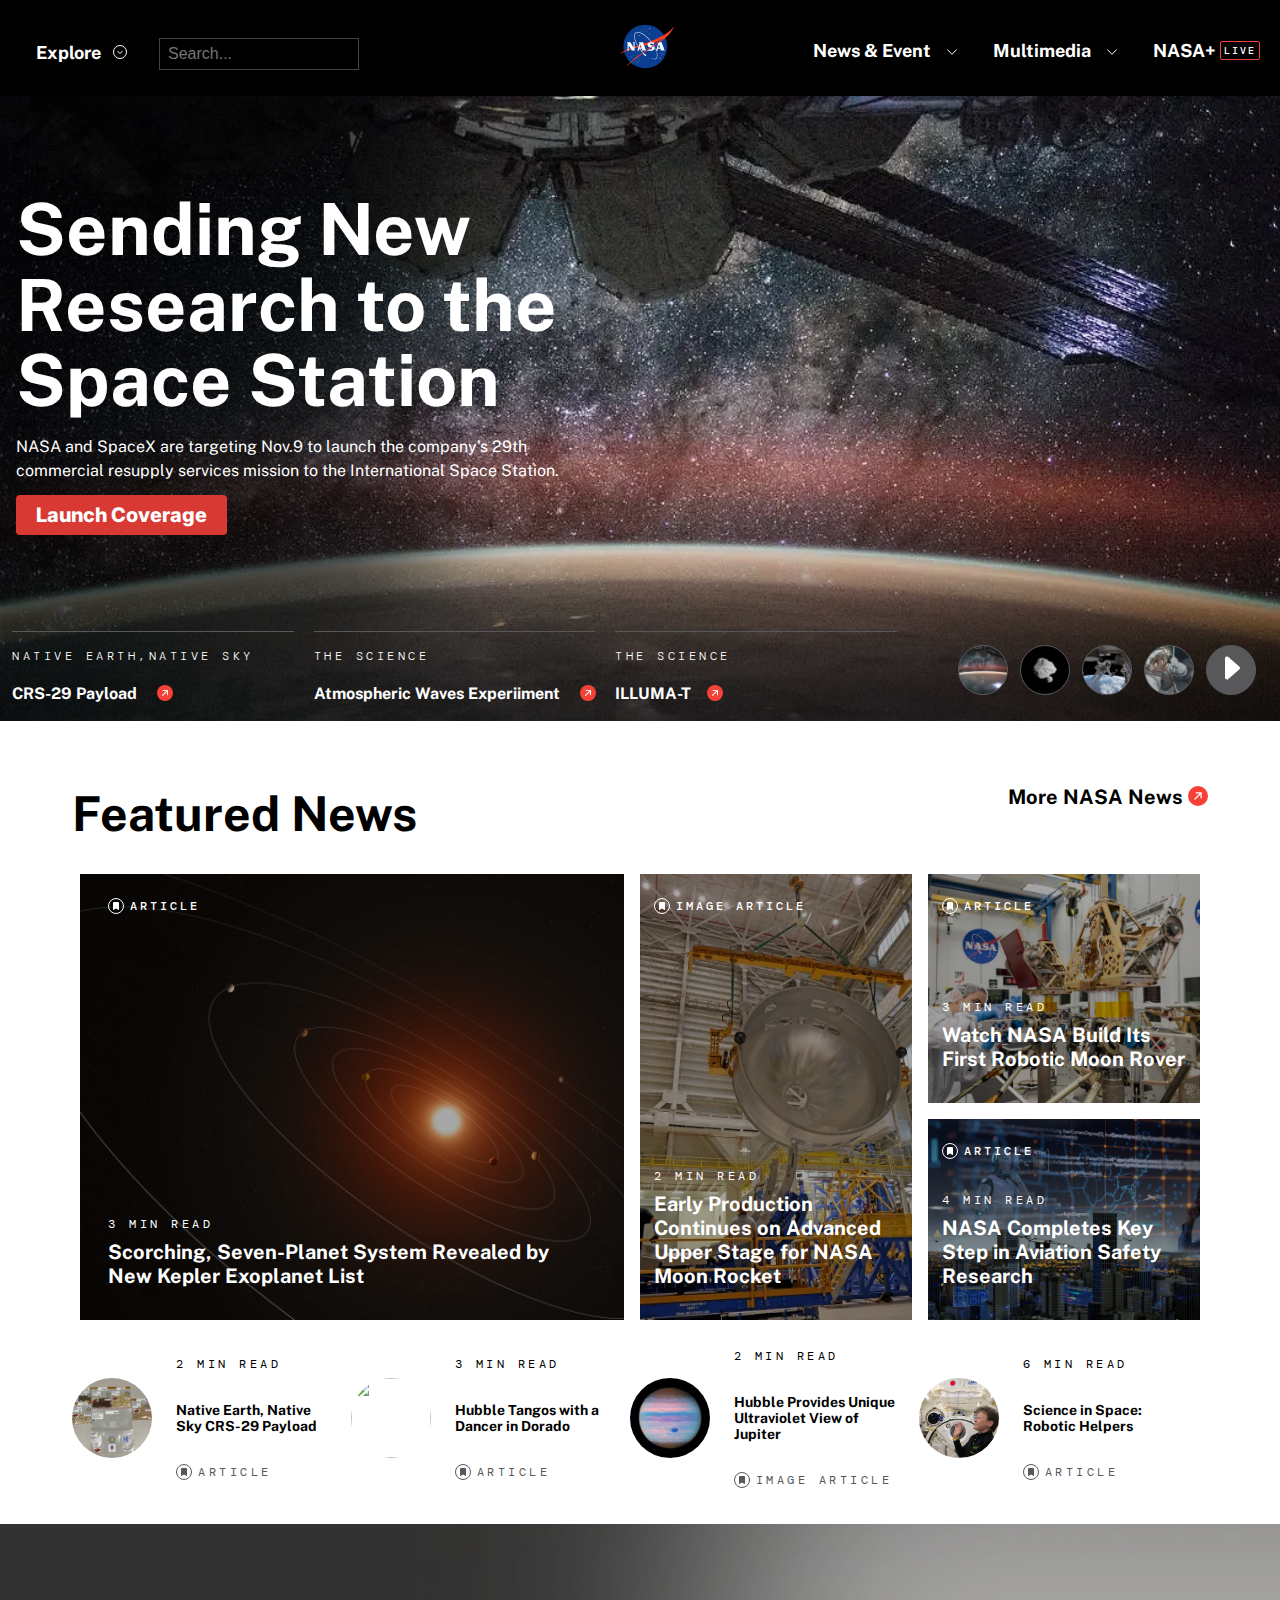
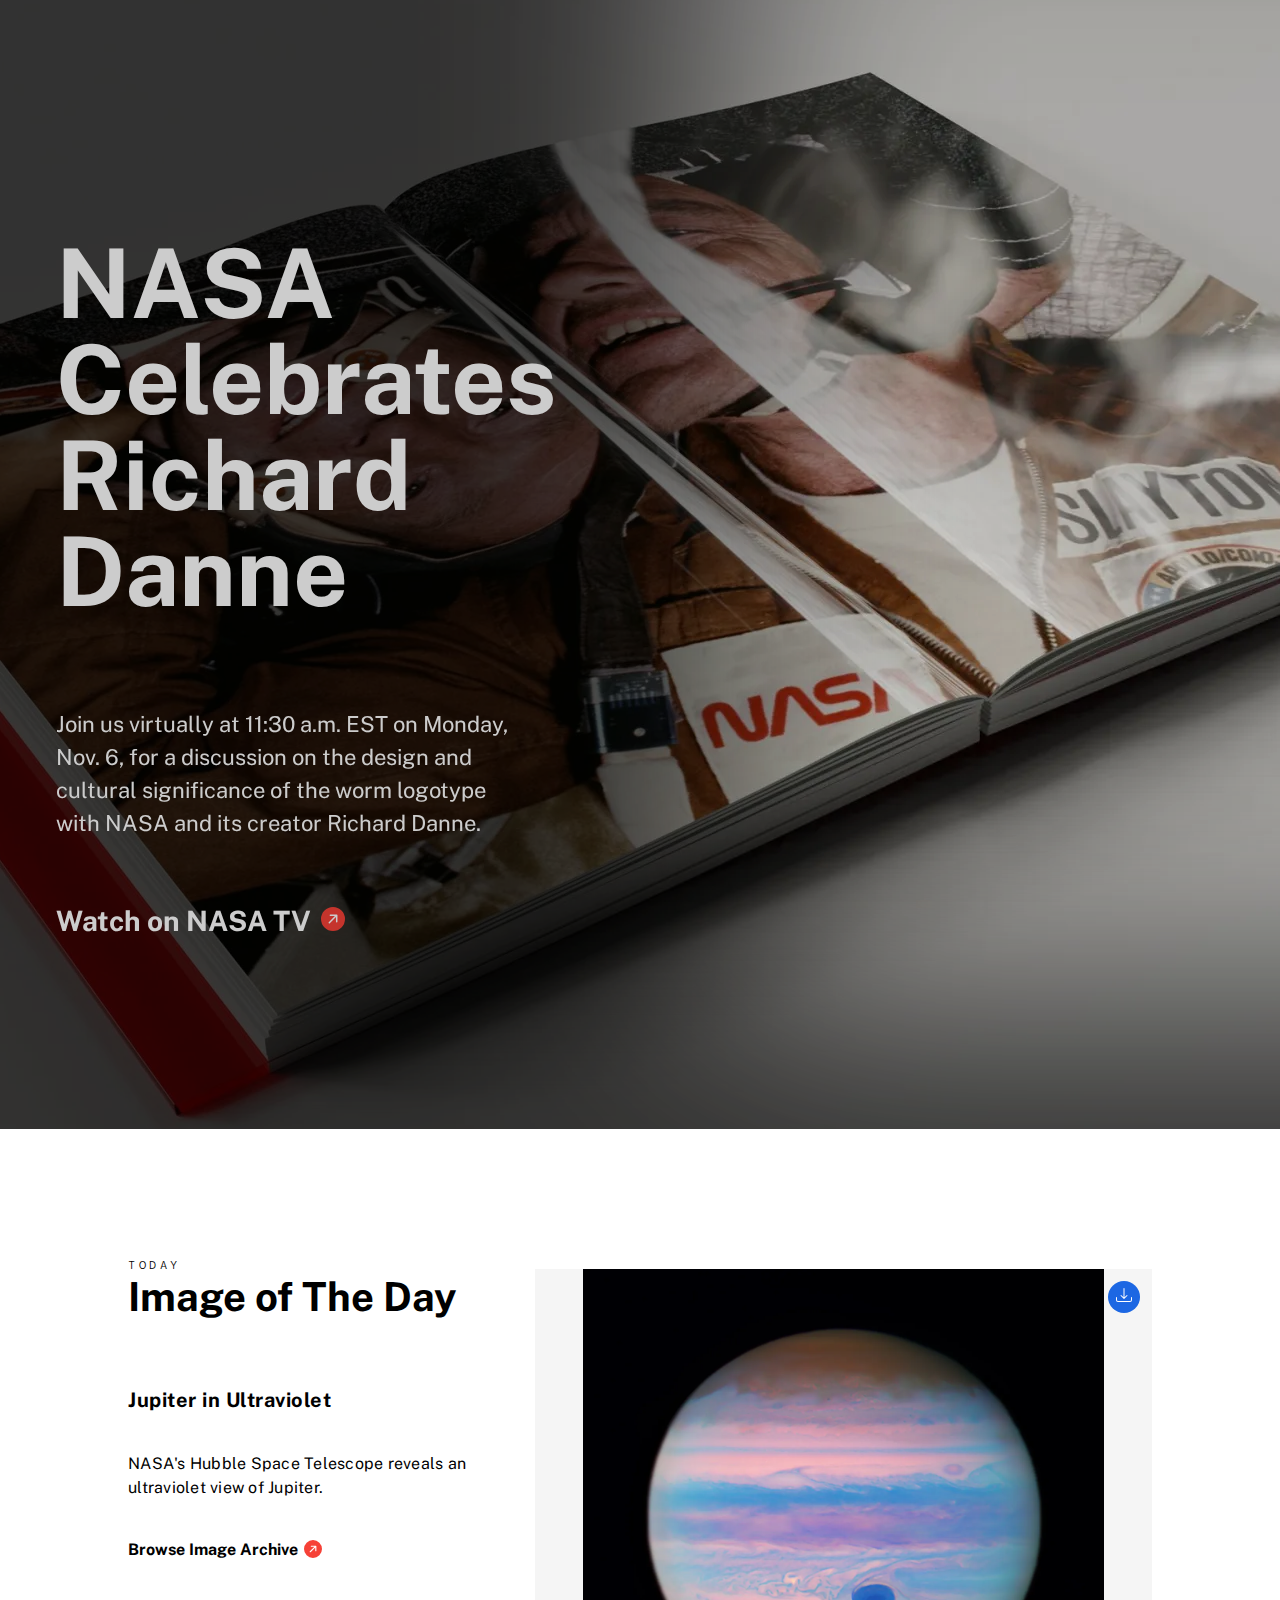
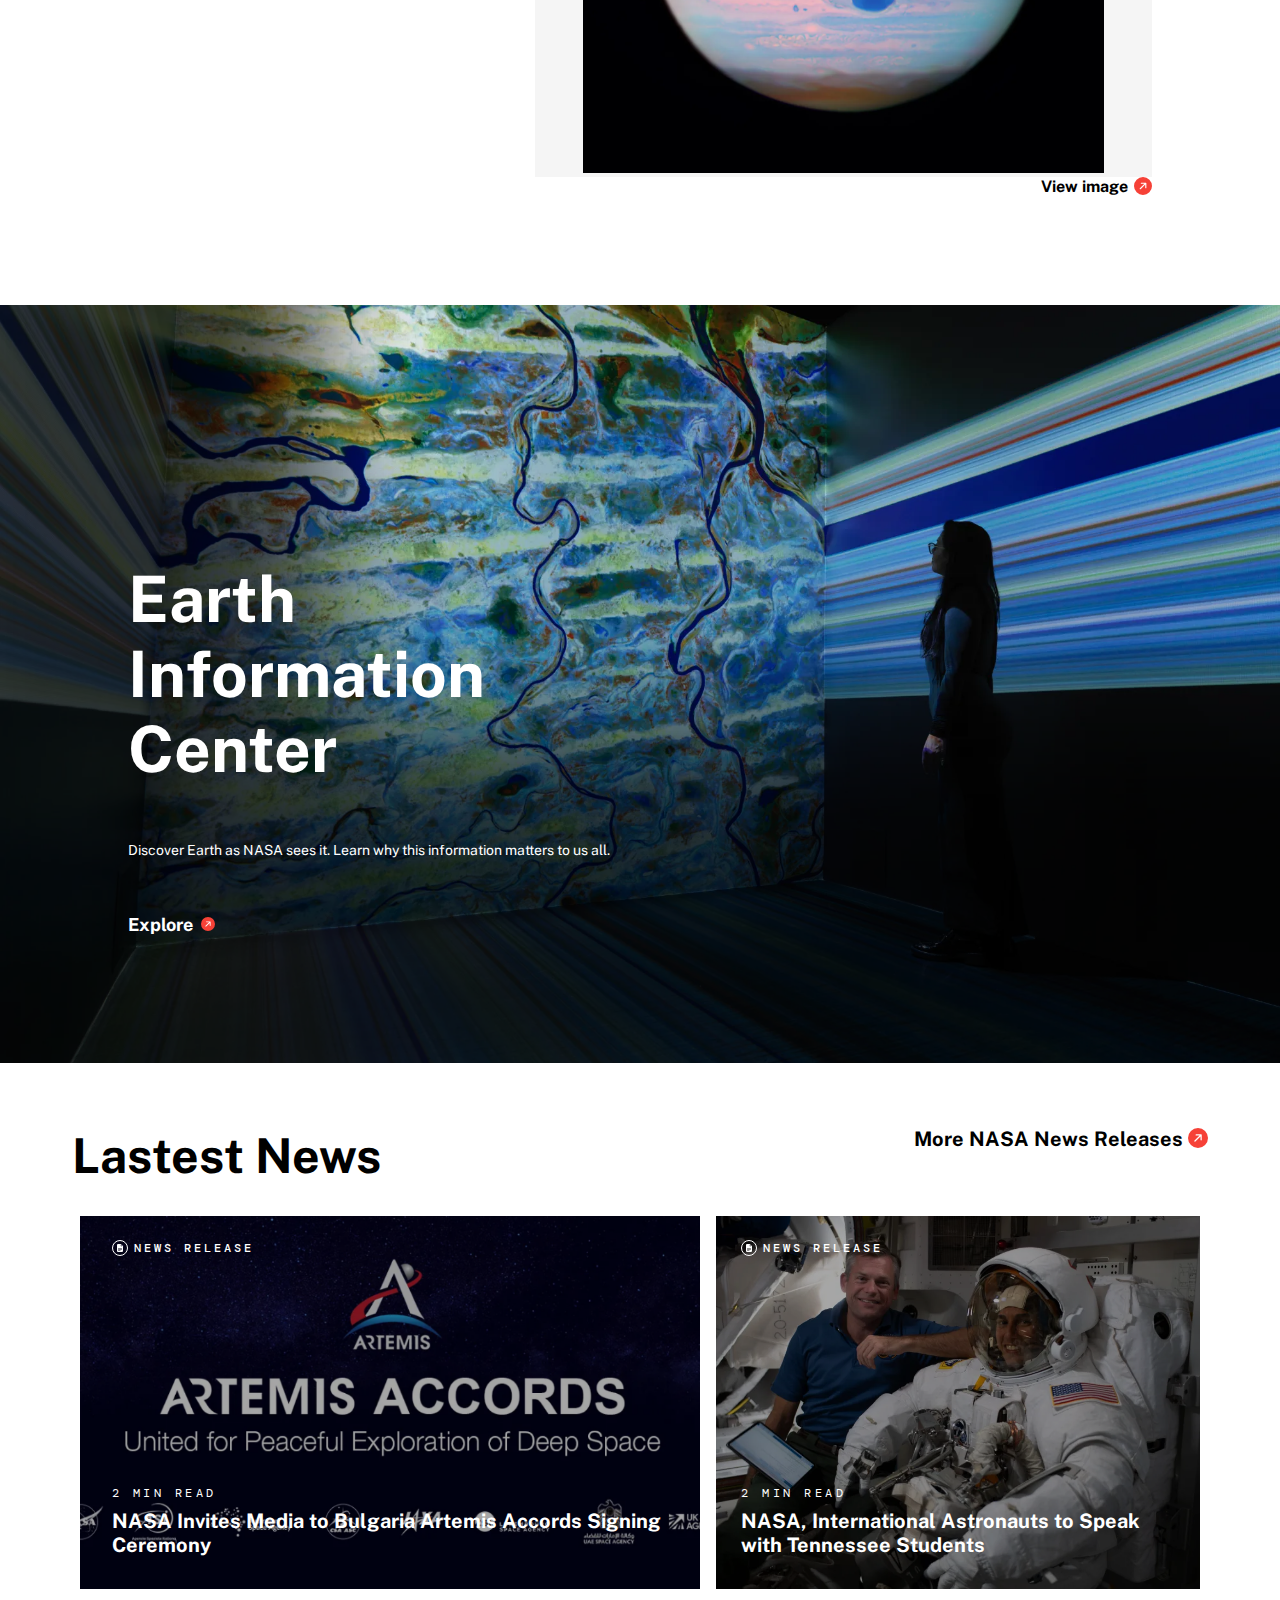
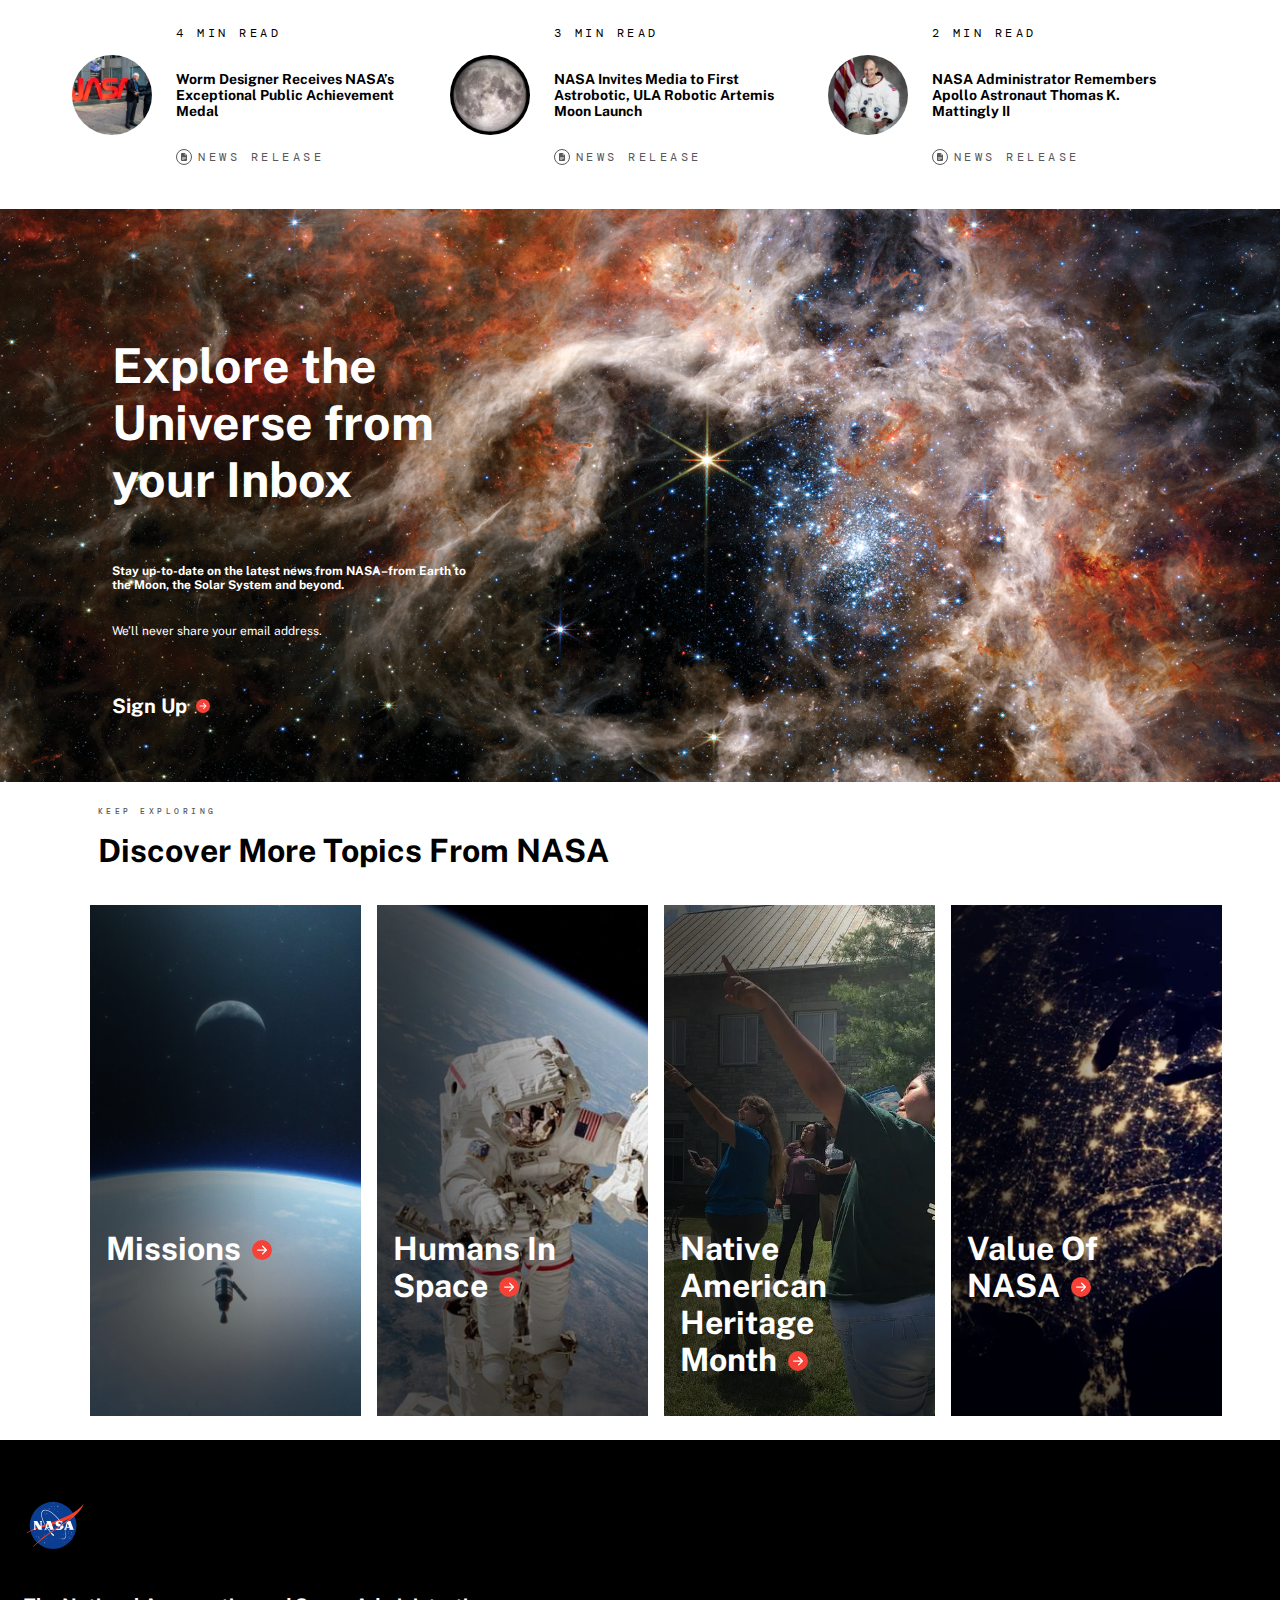
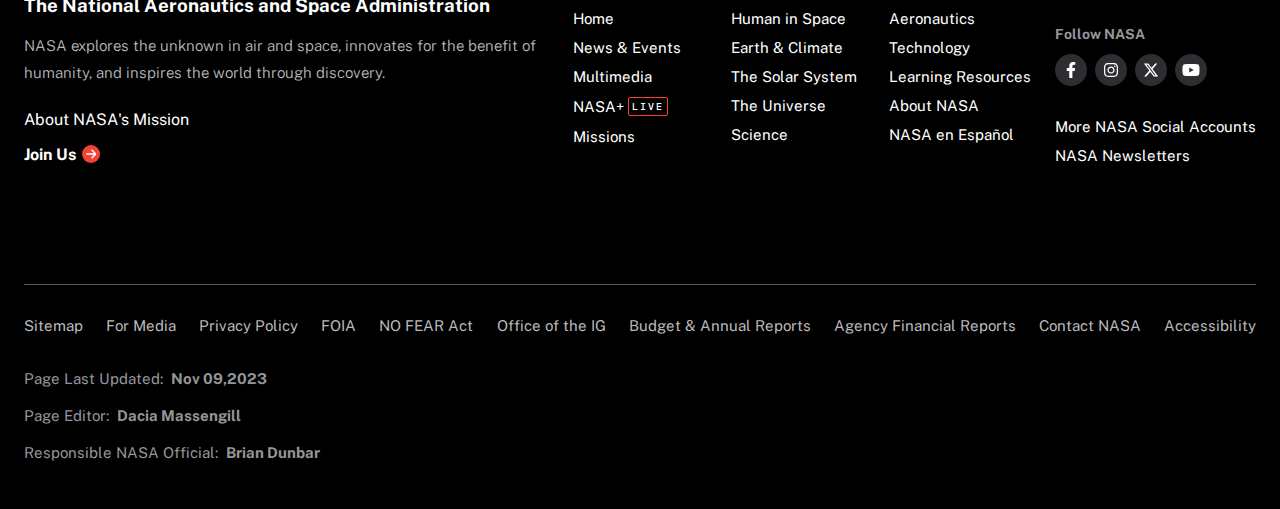
==== commit e64b36c3: "update work" ====
--- a/index.html
+++ b/index.html
@@ -11,19 +11,6 @@
 </head>
 
 <body>
-  <!-- <div class="Banner">
-      <div class="banner">
-        <p class="margin-0">
-          <strong>Welcome to the new NASA website.</strong> We’re working to
-          continuously improve your web experience. If you don't find what you
-          are looking for,
-          <a
-            href="https://touchpoints.app.cloud.gov/touchpoints/a1b765fc/submit"
-            >give feedback</a
-          >.
-        </p>
-      </div>
-    </div> -->
   <header class="Bar">
     <div class="toggle-bar">
       <button onclick="barToggle()">
@@ -76,7 +63,7 @@
                   d="M1.646 4.646a.5.5 0 0 1 .708 0L8 10.293l5.646-5.647a.5.5 0 0 1 .708.708l-6 6a.5.5 0 0 1-.708 0l-6-6a.5.5 0 0 1 0-.708z" />
               </svg></div>
           </button></a>
-        <a href="#"><button class="Explore">
+        <a href="cssrule.html"><button class="Explore">
             <div class="explore">Multimedia</div>
             <div class="drop"><svg xmlns="http://www.w3.org/2000/svg" width="16" height="16" fill="currentColor"
                 class="bi bi-chevron-down" viewBox="0 0 16 16">
@@ -227,7 +214,7 @@
           </a>
         </li>
         <li>
-          <a href="#">
+          <a href="cssrule.html">
             <div>Multimedia</div>
             <div><svg xmlns="http://www.w3.org/2000/svg" width="16" height="16" fill="currentColor"
                 class="bi bi-chevron-right" viewBox="0 0 16 16">
@@ -463,37 +450,37 @@
           </svg></button>
       </div>
       <div class="infonews">
-        <h2 class="topic">Sending New Research to the Space Station</h2>
+        <h2 class="topic"><!--Sending New Research to the Space Station--></h2>
         <p class="content">
-          NASA and SpaceX are targeting Nov.9 to launch the company's 29th
+          <!--NASA and SpaceX are targeting Nov.9 to launch the company's 29th
           commercial resupply services mission to the International Space
-          Station.
+          Station.-->
         </p>
-        <button class="readnews">Launch Coverage</button>
+        <a href="#"><button class="readnews"><!--Launch Coverage--></button></a>
       </div>
     </div>
     <div class="othernews">
-      <div class="news">
-        <div class="cate-gory">native earth,native sky</div>
-        <a href="" class="namenews">CRS-29 Payload
+      <div class="news n-1">
+        <div class="cate-gory"><!--native earth,native sky--></div>
+        <a href="" class="namenews"><!--CRS-29 Payload-->
           <span><svg xmlns="http://www.w3.org/2000/svg" width="16" height="16" fill="currentColor"
               class="bi bi-arrow-right-short" viewBox="0 0 16 16">
               <path fill-rule="evenodd"
                 d="M4 8a.5.5 0 0 1 .5-.5h5.793L8.146 5.354a.5.5 0 1 1 .708-.708l3 3a.5.5 0 0 1 0 .708l-3 3a.5.5 0 0 1-.708-.708L10.293 8.5H4.5A.5.5 0 0 1 4 8z" />
             </svg></span></a>
       </div>
-      <div class="news">
-        <div class="cate-gory">the science</div>
-        <a href="#" class="namenews">Atmospheric Waves Experiiment
+      <div class="news n-2">
+        <div class="cate-gory"><!--the science--></div>
+        <a href="#" class="namenews"><!--Atmospheric Waves Experiiment-->
           <span><svg xmlns="http://www.w3.org/2000/svg" width="16" height="16" fill="currentColor"
               class="bi bi-arrow-right-short" viewBox="0 0 16 16">
               <path fill-rule="evenodd"
                 d="M4 8a.5.5 0 0 1 .5-.5h5.793L8.146 5.354a.5.5 0 1 1 .708-.708l3 3a.5.5 0 0 1 0 .708l-3 3a.5.5 0 0 1-.708-.708L10.293 8.5H4.5A.5.5 0 0 1 4 8z" />
             </svg></span></a>
       </div>
-      <div class="news">
-        <div class="cate-gory">the science</div>
-        <a href="#" class="namenews">ILLUMA-T<span><svg xmlns="http://www.w3.org/2000/svg" width="16" height="16"
+      <div class="news n-3">
+        <div class="cate-gory"><!--the science--></div>
+        <a href="#" class="namenews"><!--ILLUMA-T--><span><svg xmlns="http://www.w3.org/2000/svg" width="16" height="16"
               fill="currentColor" class="bi bi-arrow-right-short" viewBox="0 0 16 16">
               <path fill-rule="evenodd"
                 d="M4 8a.5.5 0 0 1 .5-.5h5.793L8.146 5.354a.5.5 0 1 1 .708-.708l3 3a.5.5 0 0 1 0 .708l-3 3a.5.5 0 0 1-.708-.708L10.293 8.5H4.5A.5.5 0 0 1 4 8z" />
--- a/css/style.css
+++ b/css/style.css
@@ -7,25 +7,6 @@
 body{
     font-family: "Public Sans",sans-serif;
 }
-/* .Banner{
-    display: flex;
-    padding: .75rem;
-    background-color: #0b3d91;
-    align-items: center;
-    justify-content: center;
-    position: relative;
-    font-size: 16px;
-}
-.banner{
-    color: white;
-    font-weight: 400;
-    text-align: center;
-    line-height: 1.65em;
-}
-.banner a{
-    color: white;
-    text-underline-offset: .3rem;
-} */
 
 .channel{
     padding-top: 8px;
@@ -41,6 +22,8 @@
     border-radius: 50%;
     margin-left: 12px;
     background-color: #58585b;
+    cursor: pointer;
+    z-index: 10;
 }
 .channel button img{
     width: 100%;
@@ -77,12 +60,18 @@
     width: 100%;
     font-weight: 700;
     line-height: 1.05em;
+}
+.infonews h2::after{
+    content: "Sending New Research to the Space Station";
 }
 .infonews p{
     margin-top: 16px;
     font-size: 16px;
     line-height: 24px;
     width: 100%;
+}
+.infonews p::after{
+    content: "NASA and SpaceX are targeting Nov.9 to launch the company's 29th commercial resupply services mission to the International Space Station.";
 }
 .cate-gory{
     text-transform: uppercase;
@@ -92,6 +81,15 @@
     font-size: 12px;
     margin-bottom: 20px;
 }
+.n-1 .cate-gory::after{
+    content: "native earth,native sky";
+}
+.n-2 .cate-gory::after{
+    content: "the science";
+}
+.n-3 .cate-gory::after{
+    content: "the science";
+}
 .grouptop4 .infonews button{
     margin-top: 12px;
     margin-bottom: 96px;
@@ -106,6 +104,9 @@
     width: 100%;
     cursor: pointer;
 }
+.grouptop4 .infonews button::after{
+    content: 'Launch Coverage';
+}
 
 .othernews{
     display: flex;
@@ -127,6 +128,15 @@
     color: white;
     text-decoration: none;
     font-weight: 700;
+}
+.othernews .n-1 .namenews::before{
+    content: "CRS-29 Payload";
+}
+.othernews .n-2 .namenews::before{
+    content: "Atmospheric Waves Experiiment";
+}
+.othernews .n-3 .namenews::before{
+    content: "ILLUMA-T";
 }
 .othernews .namenews > span{
     position: relative;
@@ -212,8 +222,9 @@
 }
 .content-end .namecontent{
     margin-top: 8px;
-    font-size: 20px;
-    font-weight: 700;
+    font-size: 16px;
+    font-weight: 700;
+    padding: 0 16px 0 0;
 }
 
 .blog-1  img{
@@ -307,7 +318,6 @@
     width: 100%;
     height: auto;
     position: relative;
-    zoom: 80%;
     background-size: cover;
     background: url("../image/featured-story/danne.webp") no-repeat center top;
     transition: .5s;
@@ -321,13 +331,13 @@
 .feat-story .content{
     padding-top: 312px;
     padding-bottom: 192px;
-    margin-left: 64px;
+    margin-left: 16px;
     position: relative;
     color: white;
 }
 .feat-story h2{
     width: 70%;
-    font-size: 60px;
+    font-size: 48px;
     line-height: 1em;
     font-weight: 700;
 }
@@ -391,12 +401,13 @@
     width: 100%;
 }
 .img-of-day .download{
+    width: 32px;
+    height: 32px;
     position: absolute;
     z-index: 12;
     border: none;
     color: white;
     background-color: rgb(28, 103, 227);
-    font-size: 20px;
     padding: 4px 6px;
     border-radius: 50%;
     right: 0;
@@ -421,9 +432,13 @@
     font-size: 32px;
 }
 .img-of-day span{
+    position: relative;
     vertical-align: middle;
+    margin-left: 2px;
 }
 .img-of-day span svg{
+    width: 18px;
+    height: auto;
     color: #f64137;
 }
 /*image of the day*/
@@ -592,13 +607,17 @@
     .content-end{
         top: -48px;
     }
+    .content-end .namecontent{
+        font-size: 20px;
+        padding: 0 16px 0 0;
+    }
     .item-1{
-        grid-column: 1/ span 2;
-        grid-row: 1 / span 2;
+        grid-column: 1/ 2 span;
+        grid-row: 1 / 2 span;
     }
     .item-2{
         grid-column: 1;
-        grid-row: 3 / span 4;
+        grid-row: 3 / 4 span;
     }
     .item-3{
         grid-column: 2;
@@ -617,6 +636,9 @@
     }
     .feat-story h2{
         font-size: 96px;
+    }
+    .feat-story .content{
+        margin-left: 56px;
     }
     .img-of-day .heading{
         order: 1;
@@ -691,12 +713,12 @@
         margin: 24px 0 24px 0;
     }
     .item-1{
-        grid-column: 1/ span 2;
-        grid-row: 1 / span 2;
+        grid-column: 1/ 2 span;
+        grid-row: 1 / 2 span;
     }
     .item-2{
         grid-column: 3;
-        grid-row: 1 / span 2;
+        grid-row: 1 / 2 span;
     }
     .item-3{
         grid-column: 4;
@@ -805,11 +827,8 @@
 }
 
 @media  screen and (min-width: 1800px) {
-    .feat-story{
-        zoom: 100%;
-    }
     .feat-news{
-        padding: 64px 512px;
+        padding: 64px 456px;
     }
     .img-of-day{
         display: grid;
--- a/css/header.css
+++ b/css/header.css
@@ -112,6 +112,11 @@
     font-family: 'Public Sans';
     font-size: 18px;
     cursor: pointer;
+}
+.drop svg{
+    fill: white;
+    width: 20px;
+    height: 20px;
 }
 .drop{
     transition: .3s;
